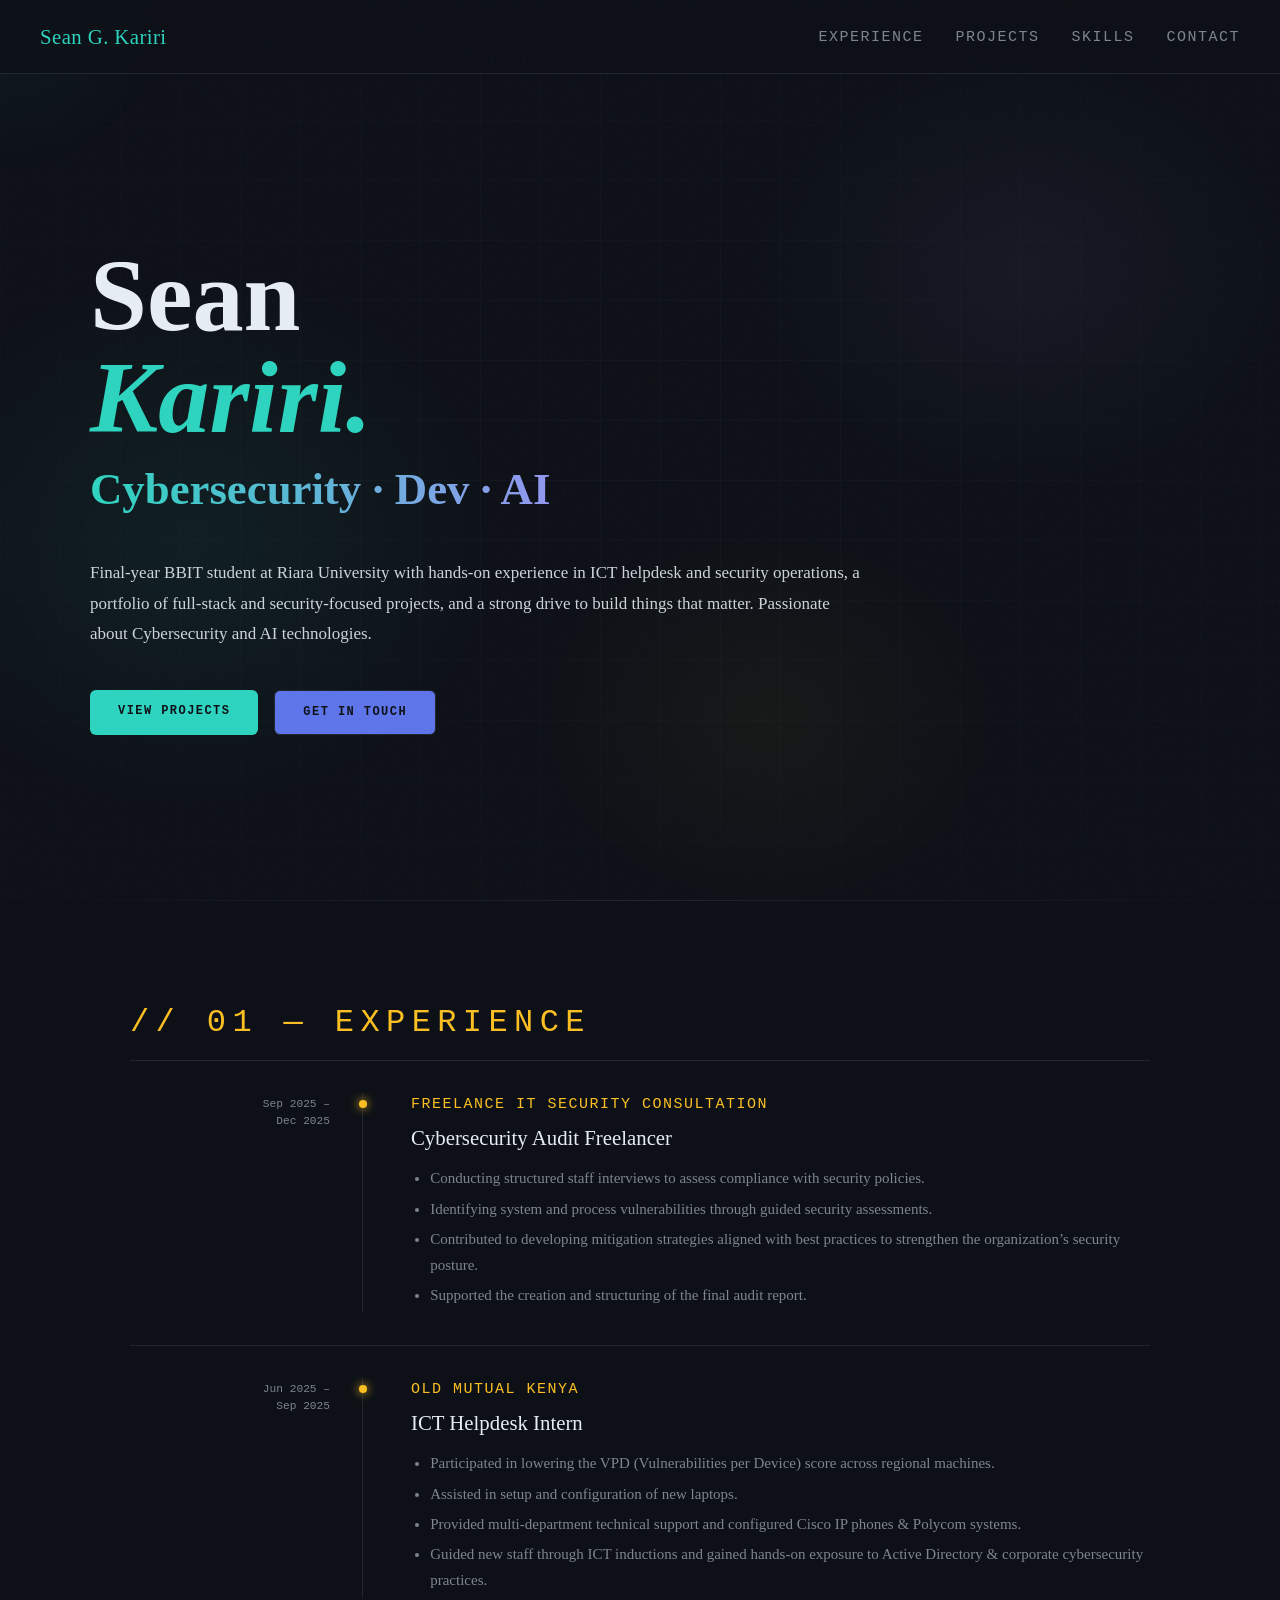
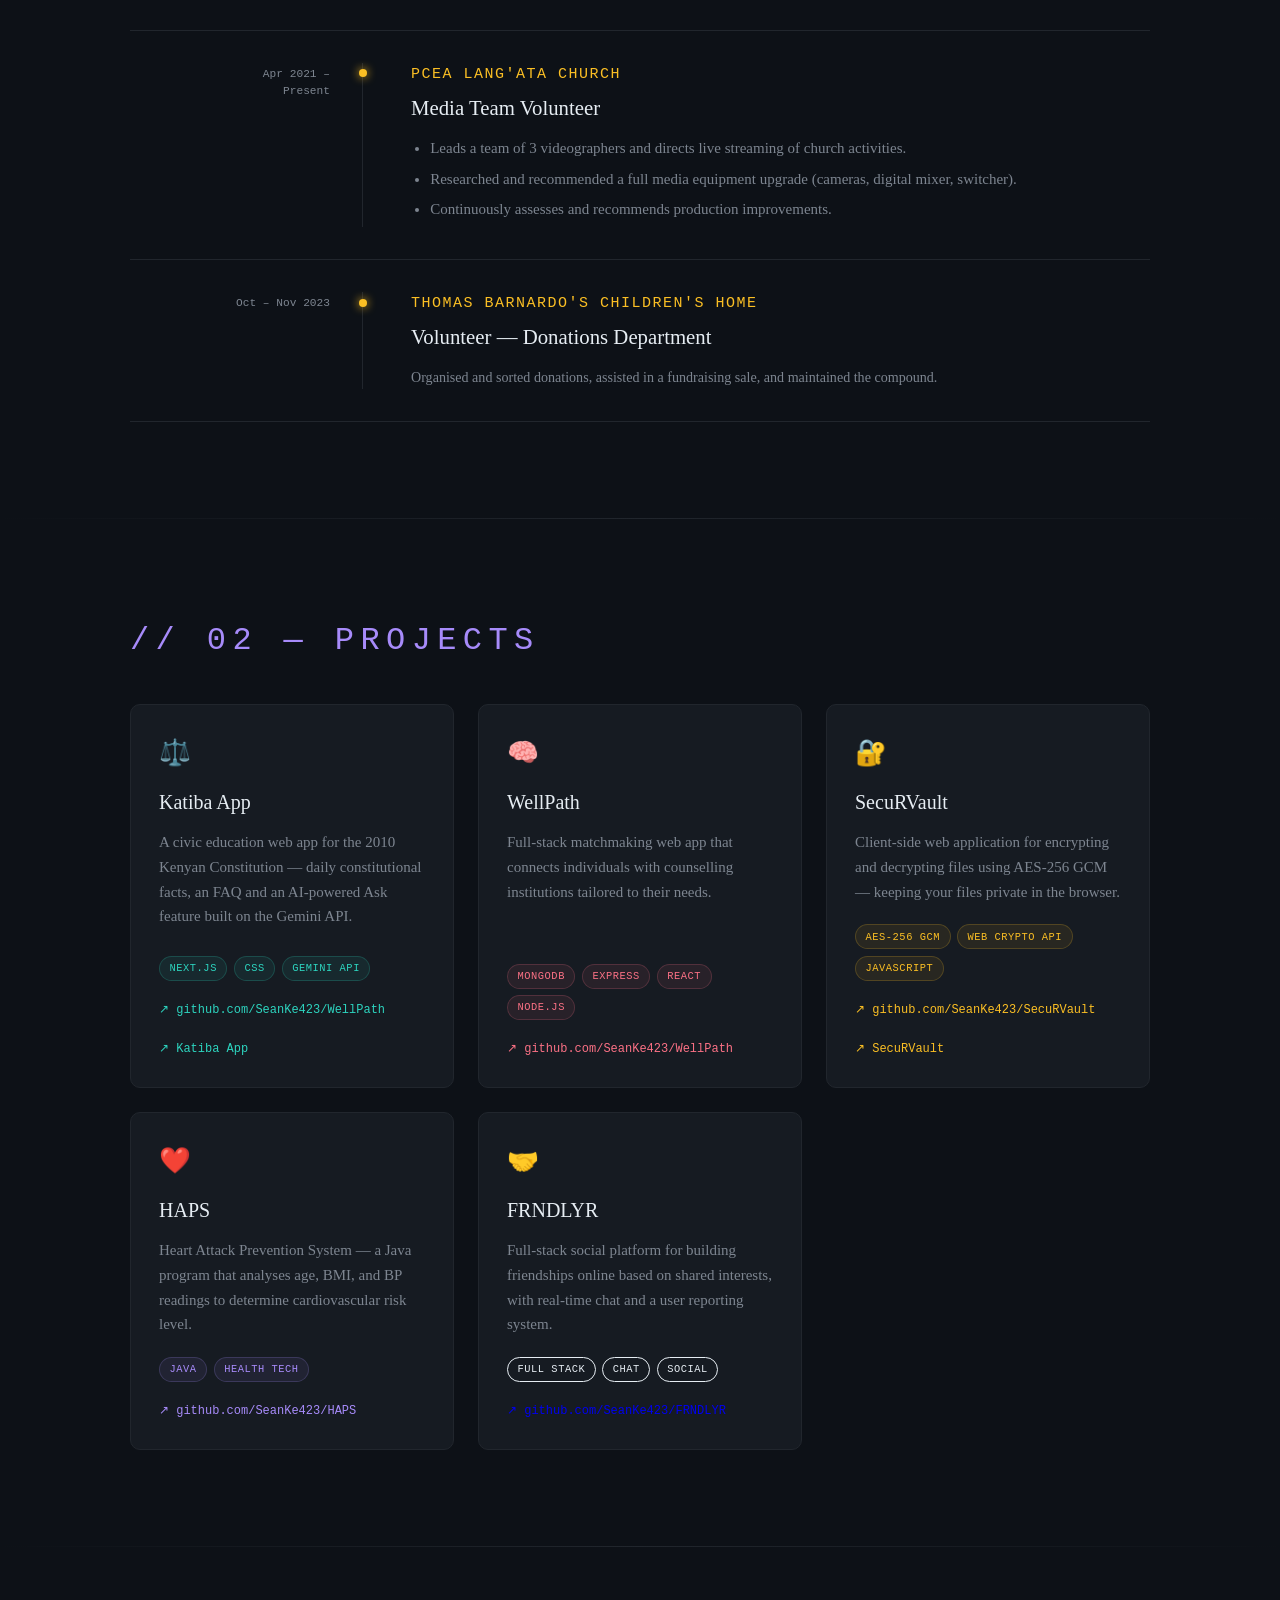
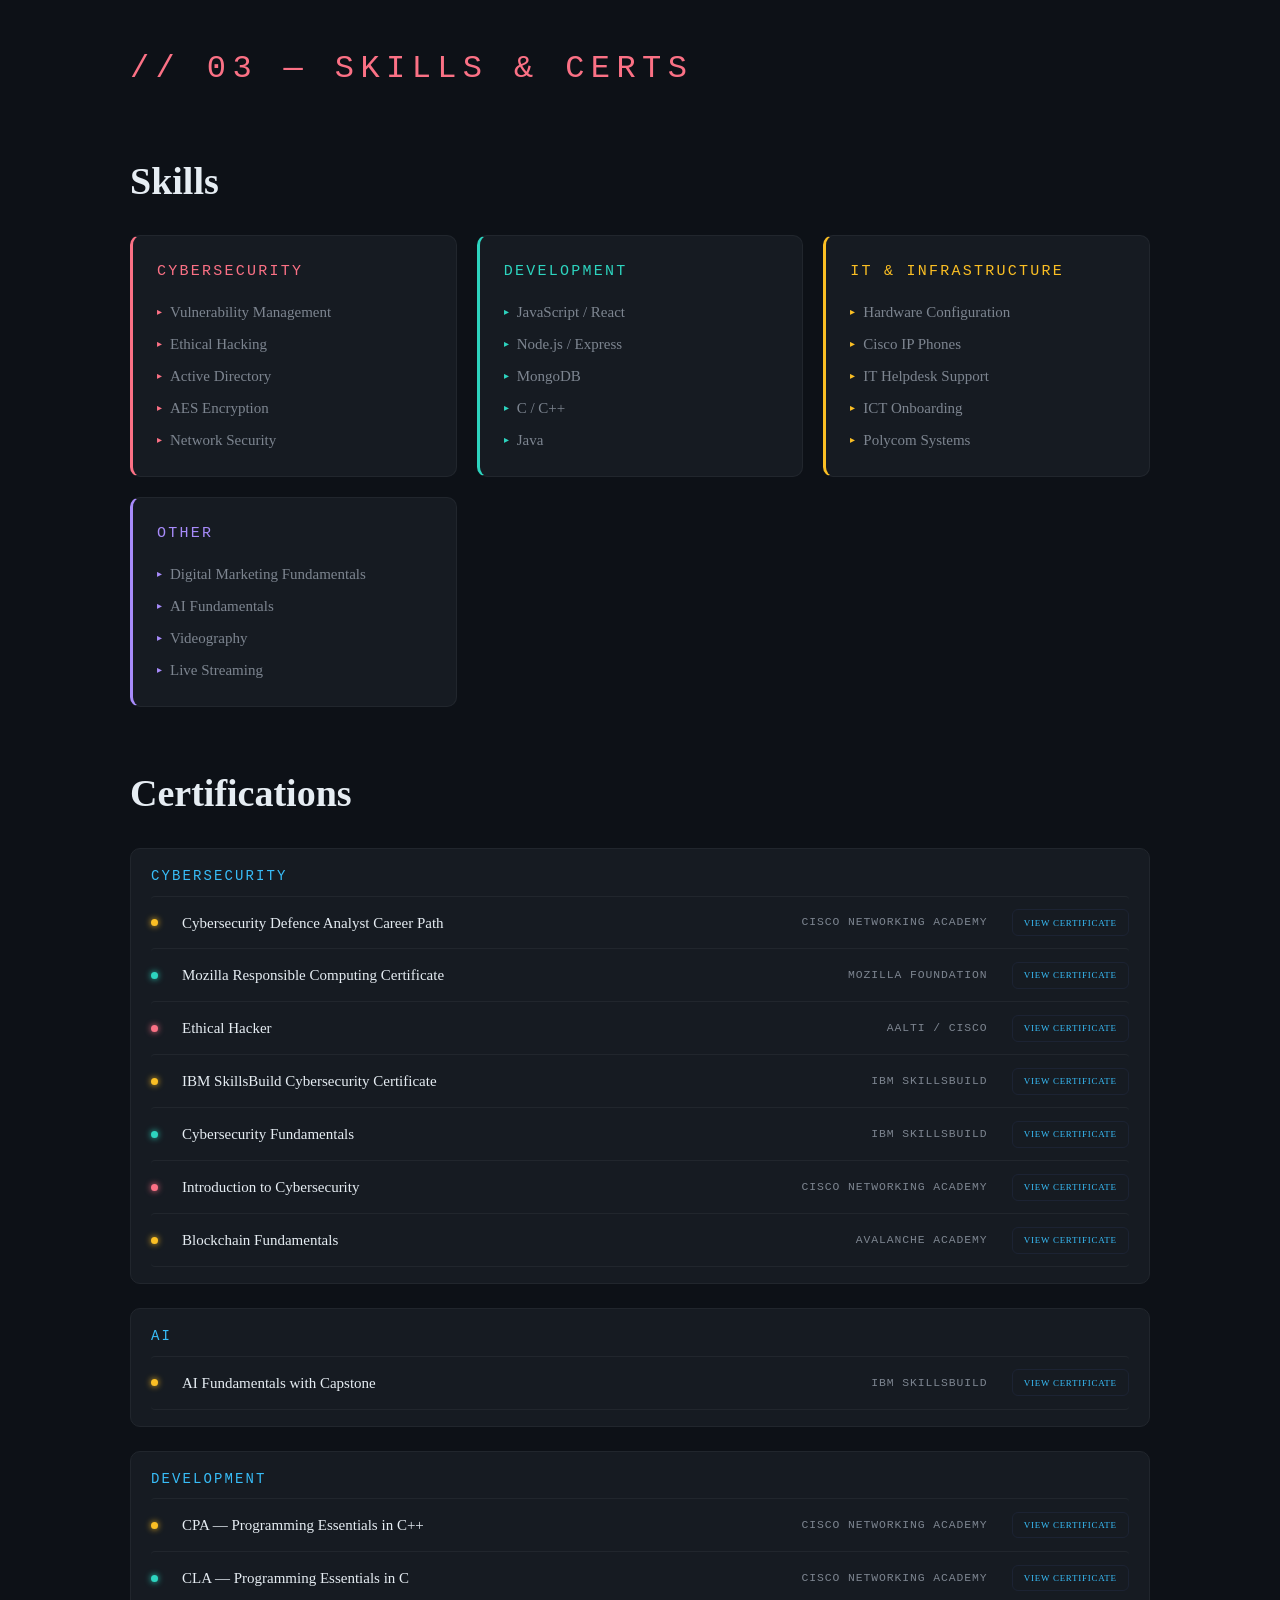
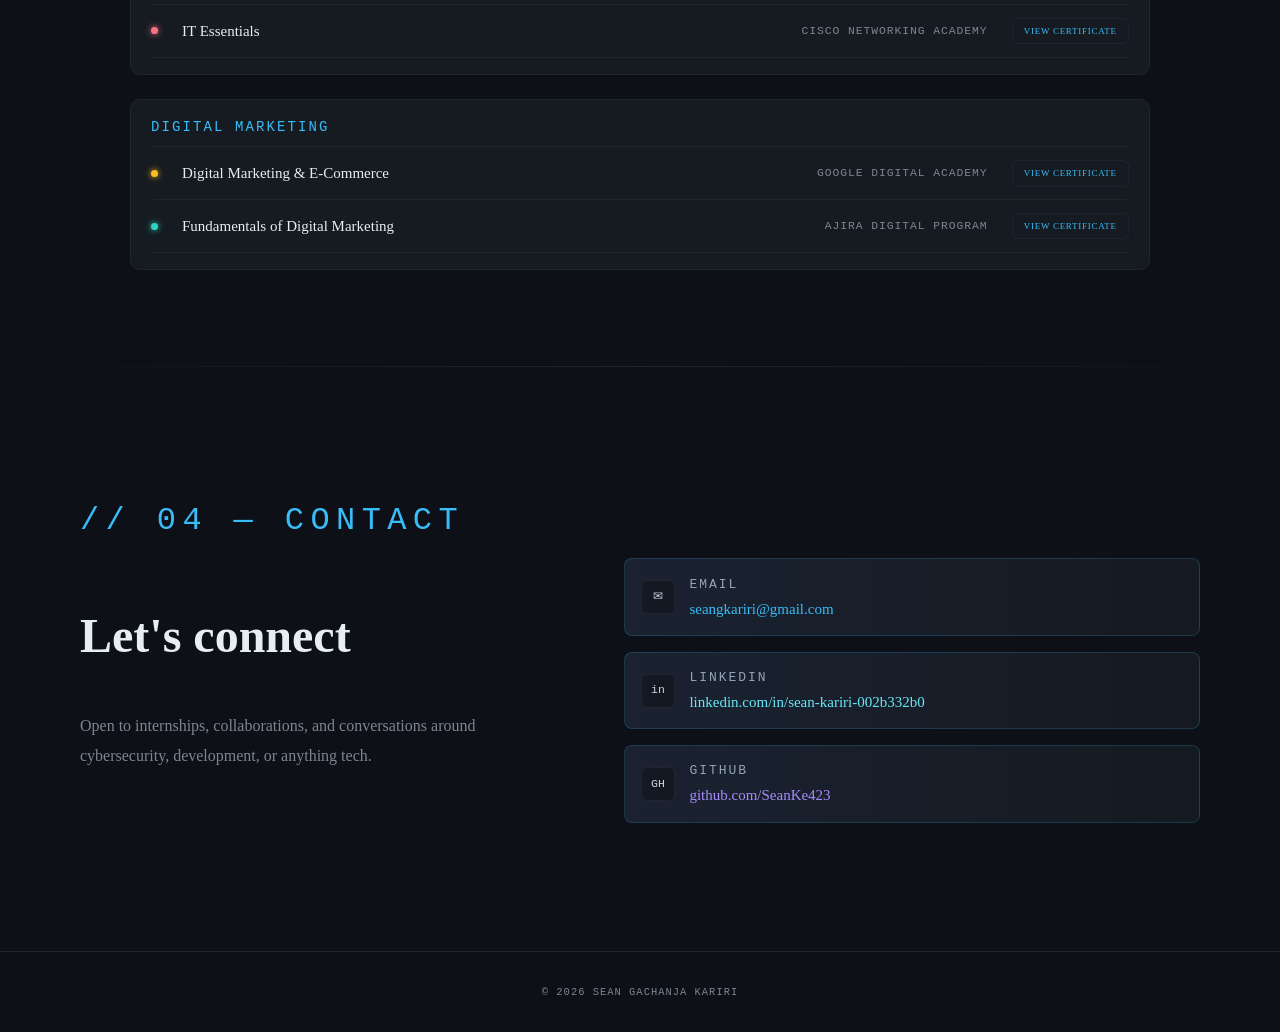
==== index.html @ 7e61840b "Update certificate button title to 'Blockchain Fundamentals'" ====
<!DOCTYPE html>
<html lang="en">
<head>
  <meta charset="UTF-8" />
  <meta name="viewport" content="width=device-width, initial-scale=1.0"/>
  <title>Sean Gachanja — Portfolio</title>
  <link rel="stylesheet" href="styles.css"/>
</head>
<body>
<div class="cursor-glow" id="cursorGlow"></div>

<!-- NAV -->
<nav>
  <div class="nav-logo">Sean G. Kariri</div>
  <ul class="nav-links">
    <li><a href="#experience">Experience</a></li>
    <li><a href="#projects">Projects</a></li>
    <li><a href="#skills">Skills</a></li>
    <li><a href="#contact">Contact</a></li>
  </ul>
</nav>

<!-- HERO -->
<div id="hero">
  <div class="hero-grid"></div>
  <div class="hero-content">
    <h1 class="hero-name">Sean<br><span>Kariri.</span></h1>
    <h2 class="hero-title">Cybersecurity · Dev · AI</h2>
    <p class="hero-bio">
      Final-year BBIT student at Riara University with hands-on experience in ICT helpdesk and security operations, a portfolio of full-stack and security-focused projects, and a strong drive to build things that matter. Passionate about Cybersecurity and AI technologies.
    </p>
    <div class="hero-actions">
      <a href="#projects" class="btn btn-primary">View Projects</a>
      <a href="#contact" class="btn btn-ghost">Get in Touch</a>
    </div>
  </div>
</div>

<div class="divider"></div>

<!-- EXPERIENCE -->
<section id="experience">
  <div class="section-label">// 01 — Experience</div>
  <div class="timeline">
    <div class="timeline-item reveal">
      <div class="timeline-date">Sep 2025 –<br>Dec 2025</div>
      <div class="timeline-line"></div>
      <div class="timeline-body">
        <div class="timeline-org">Freelance It Security Consultation </div>
        <div class="timeline-role">Cybersecurity Audit Freelancer</div>
        <div class="timeline-desc">
          <ul>
            <li>Conducting structured staff interviews to assess compliance with security policies.</li>
            <li>Identifying system and process vulnerabilities through guided security assessments.</li>
            <li>Contributed to developing mitigation strategies aligned with best practices to strengthen the organization’s security posture.</li>
            <li>Supported the creation and structuring of the final audit report.</li>
          </ul>
        </div>
      </div>
    </div>

    <div class="timeline-item reveal">
      <div class="timeline-date">Jun 2025 –<br>Sep 2025</div>
      <div class="timeline-line"></div>
      <div class="timeline-body">
        <div class="timeline-org">Old Mutual Kenya</div>
        <div class="timeline-role">ICT Helpdesk Intern</div>
        <div class="timeline-desc">
          <ul>
            <li>Participated in lowering the VPD (Vulnerabilities per Device) score across regional machines.</li>
            <li>Assisted in setup and configuration of new laptops.</li>
            <li>Provided multi-department technical support and configured Cisco IP phones &amp; Polycom systems.</li>
            <li>Guided new staff through ICT inductions and gained hands-on exposure to Active Directory &amp; corporate cybersecurity practices.</li>
          </ul>
        </div>
      </div>
    </div>

    <div class="timeline-item reveal">
      <div class="timeline-date">Apr 2021 –<br>Present</div>
      <div class="timeline-line"></div>
      <div class="timeline-body">
        <div class="timeline-org">PCEA Lang'ata Church</div>
        <div class="timeline-role">Media Team Volunteer</div>
        <div class="timeline-desc">
          <ul>
            <li>Leads a team of 3 videographers and directs live streaming of church activities.</li>
            <li>Researched and recommended a full media equipment upgrade (cameras, digital mixer, switcher).</li>
            <li>Continuously assesses and recommends production improvements.</li>
          </ul>
        </div>
      </div>
    </div>
    <div class="timeline-item reveal">
      <div class="timeline-date">Oct – Nov 2023</div>
      <div class="timeline-line"></div>
      <div class="timeline-body">
        <div class="timeline-org">Thomas Barnardo's Children's Home</div>
        <div class="timeline-role">Volunteer — Donations Department</div>
        <div class="timeline-desc">
          Organised and sorted donations, assisted in a fundraising sale, and maintained the compound.
        </div>
      </div>
    </div>
  </div>
</section>

<div class="divider"></div>

<!-- PROJECTS -->
<section id="projects">
  <div class="section-label">// 02 — Projects</div><br>
  <div class="projects-grid">
    <div class="project-card reveal">
      <div class="project-icon">⚖️</div>
      <div class="project-name">Katiba App</div>
      <div class="project-desc">A civic education web app for the 2010 Kenyan Constitution — daily constitutional facts, an FAQ and an AI-powered Ask feature built on the Gemini API.</div>
      <div class="project-tech">
        <span class="tech-pill">Next.js</span>
        <span class="tech-pill">CSS</span>
        <span class="tech-pill">Gemini API</span>
      </div>
      <a class="project-link" href="https://github.com/SeanKe423/KatibaAPP.git" target="_blank">
        ↗ github.com/SeanKe423/WellPath
      </a>
      <a class="project-link" href="https://katiba-app.vercel.app/" target="_blank">
        ↗ Katiba App 
      </a>  
    </div>
    <div class="project-card reveal">
      <div class="project-icon">🧠</div>
      <div class="project-name">WellPath</div>
      <div class="project-desc">Full-stack matchmaking web app that connects individuals with counselling institutions tailored to their needs.</div>
      <div class="project-tech">
        <span class="tech-pill">MongoDB</span>
        <span class="tech-pill">Express</span>
        <span class="tech-pill">React</span>
        <span class="tech-pill">Node.js</span>
      </div>
      <a class="project-link" href="https://github.com/SeanKe423/WellPath.git" target="_blank">
        ↗ github.com/SeanKe423/WellPath
      </a>
    </div>
    <div class="project-card reveal">
      <div class="project-icon">🔐</div>
      <div class="project-name">SecuRVault</div>
      <div class="project-desc">Client-side web application for encrypting and decrypting files using AES-256 GCM — keeping your files private in the browser.</div>
      <div class="project-tech">
        <span class="tech-pill">AES-256 GCM</span>
        <span class="tech-pill">Web Crypto API</span>
        <span class="tech-pill">JavaScript</span>
      </div>
      <a class="project-link" href="https://github.com/SeanKe423/SecuRVault.git" target="_blank">
        ↗ github.com/SeanKe423/SecuRVault
      </a>
            <a class="project-link" href="https://seanke423.github.io/SecuRVault/" target="_blank">
        ↗ SecuRVault
      </a>
    </div>
    <div class="project-card reveal">
      <div class="project-icon">❤️</div>
      <div class="project-name">HAPS</div>
      <div class="project-desc">Heart Attack Prevention System — a Java program that analyses age, BMI, and BP readings to determine cardiovascular risk level.</div>
      <div class="project-tech">
        <span class="tech-pill">Java</span>
        <span class="tech-pill">Health Tech</span>
      </div>
      <a class="project-link" href="https://github.com/SeanKe423/HAPS.git" target="_blank">
        ↗ github.com/SeanKe423/HAPS
      </a>
    </div>
    <div class="project-card reveal">
      <div class="project-icon">🤝</div>
      <div class="project-name">FRNDLYR</div>
      <div class="project-desc">Full-stack social platform for building friendships online based on shared interests, with real-time chat and a user reporting system.</div>
      <div class="project-tech">
        <span class="tech-pill">Full Stack</span>
        <span class="tech-pill">Chat</span>
        <span class="tech-pill">Social</span>
      </div>
      <a class="project-link" href="https://github.com/SeanKe423/FRNDLYR.git" target="_blank">
        ↗ github.com/SeanKe423/FRNDLYR
      </a>
    </div>
  </div>
</section>

<div class="divider"></div>

<!-- SKILLS -->
<section id="skills">
  <div class="section-label">// 03 — Skills & Certs</div>
  <h3 style="font-size: 38px; color:var(--text); margin: 3.5rem 0 1.5rem;" class="reveal">Skills</h3>
  <div class="skills-grid reveal">
    <div class="skill-group">
      <div class="skill-group-title">Cybersecurity</div>
      <div class="skill-list">
        <div class="skill-item">Vulnerability Management</div>
        <div class="skill-item">Ethical Hacking</div>
        <div class="skill-item">Active Directory</div>
        <div class="skill-item">AES Encryption</div>
        <div class="skill-item">Network Security</div>
      </div>
    </div>
    <div class="skill-group">
      <div class="skill-group-title">Development</div>
      <div class="skill-list">
        <div class="skill-item">JavaScript / React</div>
        <div class="skill-item">Node.js / Express</div>
        <div class="skill-item">MongoDB</div>
        <div class="skill-item">C / C++</div>
        <div class="skill-item">Java</div>
      </div>
    </div>
    <div class="skill-group">
      <div class="skill-group-title">IT & Infrastructure</div>
      <div class="skill-list">
        <div class="skill-item">Hardware Configuration</div>
        <div class="skill-item">Cisco IP Phones</div>
        <div class="skill-item">IT Helpdesk Support</div>
        <div class="skill-item">ICT Onboarding</div>
        <div class="skill-item">Polycom Systems</div>
      </div>
    </div>
    <div class="skill-group">
      <div class="skill-group-title">Other</div>
      <div class="skill-list">
        <div class="skill-item">Digital Marketing Fundamentals</div>
        <div class="skill-item">AI Fundamentals</div>
        <div class="skill-item">Videography</div>
        <div class="skill-item">Live Streaming</div>
      </div>
    </div>
  </div>

  <!-- CERTS -->
  <h3 style="font-size:38px; color:var(--text); margin: 3.5rem 0 1.5rem;" class="reveal">Certifications</h3>
  <div class="certs-grid reveal">
    <div class="cert-group">
      <div class="cert-group-title">Cybersecurity</div>
      <div class="cert-item">
        <div class="cert-dot"></div>
        <div class="cert-name">Cybersecurity Defence Analyst Career Path</div>
        <div class="cert-issuer">Cisco Networking Academy</div>
        <button type="button" class="cert-view-btn" data-cert-title="Cyber Defense Analyst" data-cert-src="certificates/CybersecurityDefenseAnalystCareerPathv120260522-31-i1h0fl.pdf">View Certificate</button>
      </div>
      <div class="cert-item">
        <div class="cert-dot"></div>
        <div class="cert-name">Mozilla Responsible  Computing Certificate</div>
        <div class="cert-issuer">Mozilla Foundation</div>
        <button type="button" class="cert-view-btn" data-cert-title="Mozilla Responsible Computing" data-cert-src="certificates/Mozilla Certificate.jpeg">View Certificate</button>
      </div>
      <div class="cert-item">
        <div class="cert-dot"></div>
        <div class="cert-name">Ethical Hacker</div>
        <div class="cert-issuer">AALTI / Cisco</div>
        <button type="button" class="cert-view-btn" data-cert-title="Ethical Hacker" data-cert-src="certificates\Ethical_Hacker_certificate_sean-kariri-riarauniversity-ac-ke_f0a60cb0-8fb8-4be1-b93b-5e54a83b1710.pdf">View Certificate</button>
      </div>
      <div class="cert-item">
        <div class="cert-dot"></div>
        <div class="cert-name">IBM SkillsBuild Cybersecurity Certificate</div>
        <div class="cert-issuer">IBM SkillsBuild</div>
        <button type="button" class="cert-view-btn" data-cert-title="IBM SkillsBuild Cybersecurity Certificate" data-cert-src="certificates\IBM Cybersecurity Certificate.pdf">View Certificate</button>
      </div>
      <div class="cert-item">
        <div class="cert-dot"></div>
        <div class="cert-name">Cybersecurity Fundamentals</div>
        <div class="cert-issuer">IBM SkillsBuild</div>
        <button type="button" class="cert-view-btn" data-cert-title="Cybersecurity Fundamentals" data-cert-src="certificates\IBM Cybersecurity Fundamentals.pdf">View Certificate</button>
      </div>
      <div class="cert-item">
        <div class="cert-dot"></div>
        <div class="cert-name">Introduction to Cybersecurity</div>
        <div class="cert-issuer">Cisco Networking Academy</div>
        <button type="button" class="cert-view-btn" data-cert-title="Introduction to Cybersecurity" data-cert-src="certificates\Introduction_to_Cybersecurity_Badge20240517-8-qxqxzl.pdf">View Certificate</button>
      </div>
     <div class="cert-item">
        <div class="cert-dot"></div>
        <div class="cert-name">Blockchain Fundamentals</div>
        <div class="cert-issuer">Avalanche Academy</div>
        <button type="button" class="cert-view-btn" data-cert-title="Blockchain Fundamentals" data-cert-src="certificates\blockchain-fundamentals_certificate.pdf">View Certificate</button>
      </div>
    </div>
   

    <div class="cert-group">
      <div class="cert-group-title">AI</div>
      <div class="cert-item">
        <div class="cert-dot"></div>
        <div class="cert-name">AI Fundamentals with Capstone</div>
        <div class="cert-issuer">IBM SkillsBuild</div>
        <button type="button" class="cert-view-btn" data-cert-title="AI Fundamentals with Capstone" data-cert-src="certificates\IBMDesign Fundamentals of AI with Capstone.pdf">View Certificate</button>
      </div>
    </div>

    <div class="cert-group">
      <div class="cert-group-title">Development</div>
      <div class="cert-item">
        <div class="cert-dot"></div>
        <div class="cert-name">CPA — Programming Essentials in C++</div>
        <div class="cert-issuer">Cisco Networking Academy</div>
        <button type="button" class="cert-view-btn" data-cert-title="CPA — Programming Essentials in C++" data-cert-src="certificates\Sean GachanjaKariri-CPA - Programmin-certificate.pdf">View Certificate</button>
      </div>
      <div class="cert-item">
        <div class="cert-dot"></div>
        <div class="cert-name">CLA — Programming Essentials in C</div>
        <div class="cert-issuer">Cisco Networking Academy</div>
        <button type="button" class="cert-view-btn" data-cert-title="CLA — Programming Essentials in C" data-cert-src="certificates\Partner-_CLA_-_Programming_Essentials_in_C_certificate_sean-kariri-riarauniversity-ac-ke_4296bc08-f6fd-4e46-8067-5a32966b7730.pdf">View Certificate</button>
      </div>
      <div class="cert-item">
        <div class="cert-dot"></div>
        <div class="cert-name">IT Essentials</div>
        <div class="cert-issuer">Cisco Networking Academy</div>
        <button type="button" class="cert-view-btn" data-cert-title="IT Essentials" data-cert-src="certificates\Sean GachanjaKariri-IT Essentials-certificate.pdf">View Certificate</button>
      </div>
    </div>

    <div class="cert-group">
      <div class="cert-group-title">Digital Marketing</div>
      <div class="cert-item">
        <div class="cert-dot"></div>
        <div class="cert-name">Digital Marketing & E-Commerce</div>
        <div class="cert-issuer">Google Digital Academy</div>
        <button type="button" class="cert-view-btn" data-cert-title="Digital Marketing & E-Commerce" data-cert-src="certificates\Googel digital skills for Africa Digital Marketing certificate.pdf">View Certificate</button>
      </div>
      <div class="cert-item">
        <div class="cert-dot"></div>
        <div class="cert-name">Fundamentals of Digital Marketing</div>
        <div class="cert-issuer">Ajira Digital Program</div>
        <button type="button" class="cert-view-btn" data-cert-title="Fundamentals of Digital Marketing" data-cert-src="certificates\Ajira Digital - Digital Marketing and Ecommerce Training and Mentorship.pdf">View Certificate</button>
      </div>
    </div>
  </div>
</section>

<div class="cert-modal" id="certModal" aria-hidden="true">
  <div class="cert-modal-backdrop" data-modal-close></div>
  <div class="cert-modal-panel" role="dialog" aria-modal="true" aria-labelledby="certModalTitle">
    <button type="button" class="cert-modal-close" data-modal-close aria-label="Close certificate popup">✕</button>
    <h3 class="cert-modal-title" id="certModalTitle">Certificate</h3>
    <div class="cert-modal-body" id="certModalBody">
      <p class="cert-modal-empty">No certificate media linked yet. Add a file path in the button's <code>data-cert-src</code> attribute.</p>
    </div>
  </div>
</div>

<div class="divider"></div>

<!-- CONTACT -->
<section id="contact">
  <div class="section-label">// 04 — Contact</div>
  <div class="contact-layout">
    <div class="contact-intro reveal">
      <h2 class="section-title">Let's connect</h2>
      <p class="contact-copy">
        Open to internships, collaborations, and conversations around cybersecurity, development, or anything tech.
      </p>
    </div>
    <div class="contact-cards reveal">
      <a href="mailto:seangkariri@gmail.com" class="contact-card">
        <span class="contact-card-icon" aria-hidden="true">✉</span>
        <span class="contact-card-content">
          <span class="contact-card-label">Email</span>
          <span class="contact-card-value">seangkariri@gmail.com</span>
        </span>
      </a>

      <a href="https://www.linkedin.com/in/sean-kariri-002b332b0/" target="_blank" class="contact-card">
        <span class="contact-card-icon" aria-hidden="true">in</span>
        <span class="contact-card-content">
          <span class="contact-card-label">LinkedIn</span>
          <span class="contact-card-value">linkedin.com/in/sean-kariri-002b332b0</span>
        </span>
      </a>
      <a href="https://github.com/SeanKe423" target="_blank" class="contact-card">
        <span class="contact-card-icon" aria-hidden="true">GH</span>
        <span class="contact-card-content">
          <span class="contact-card-label">GitHub</span>
          <span class="contact-card-value">github.com/SeanKe423</span>
        </span>
      </a>
    </div>
  </div>
</section>

<footer>
  &copy; 2026 Sean Gachanja Kariri
</footer>

<script src="script.js"></script>
</body>
</html>
---- styles.css ----
:root {
  /* Base */
  --bg: #0d1117;
  --surface: #161b22;
  --surface-2: #1c2333;
  --border: #21262d;
  --text: #e6edf3;
  --muted: #7d8590;

  /* Colour palette — used purposefully per section */
  --teal:       #2dd4bf;   /* hero / nav accent */
  --teal-dim:   #0f766e;
  --teal-glow:  rgba(45,212,191,0.08);

  --amber:      #fbbf24;   /* experience section */
  --amber-dim:  #92400e;
  --amber-glow: rgba(251,191,36,0.08);

  --violet:     #a78bfa;   /* projects section */
  --violet-dim: #5b21b6;
  --violet-glow:rgba(167,139,250,0.08);

  --coral:      #fb7185;   /* skills section */
  --coral-dim:  #9f1239;
  --coral-glow: rgba(251,113,133,0.08);

  --sky:        #38bdf8;   /* contact section */
  --sky-dim:    #075985;
  --sky-glow:   rgba(56,189,248,0.08);

  /* Typography */
  --font-serif: "Times New Roman", Times, "Nimbus Roman No9 L", "Liberation Serif", Georgia, serif;
  --font-mono: "Courier New", Courier, "Lucida Console", Monaco, monospace;
}

*, *::before, *::after { box-sizing: border-box; margin: 0; padding: 0; }
html { scroll-behavior: smooth; }

body {
  background: var(--bg);
  color: var(--text);
  font-family: var(--font-serif);
  font-weight: 300;
  line-height: 1.6;
  overflow-x: hidden;
}

/* ── NOISE OVERLAY ── */
body::before {
  content: '';
  position: fixed;
  inset: 0;
  background-image: url("data:image/svg+xml,%3Csvg viewBox='0 0 256 256' xmlns='http://www.w3.org/2000/svg'%3E%3Cfilter id='noise'%3E%3CfeTurbulence type='fractalNoise' baseFrequency='0.9' numOctaves='4' stitchTiles='stitch'/%3E%3C/filter%3E%3Crect width='100%25' height='100%25' filter='url(%23noise)' opacity='0.04'/%3E%3C/svg%3E");
  pointer-events: none;
  z-index: 9999;
  opacity: 0.5;
}

/* ── CURSOR GLOW ── */
.cursor-glow {
  position: fixed;
  width: 350px;
  height: 350px;
  border-radius: 50%;
  background: radial-gradient(circle, rgba(45,212,191,0.05) 0%, transparent 70%);
  pointer-events: none;
  transform: translate(-50%, -50%);
  transition: left 0.12s ease, top 0.12s ease;
  z-index: 1;
}

/* ── NAV ── */
nav {
  position: fixed;
  top: 0; left: 0; right: 0;
  display: flex;
  justify-content: space-between;
  align-items: center;
  padding: 1.25rem 2.5rem;
  background: rgba(13,17,23,0.88);
  backdrop-filter: blur(14px);
  border-bottom: 1px solid var(--border);
  z-index: 100;
}

.nav-logo {
  font-family: var(--font-serif);
  font-size: 1.3rem;
  color: var(--teal);
  letter-spacing: 0.02em;
}

.nav-links {
  display: flex;
  gap: 2rem;
  list-style: none;
}

.nav-links a {
  font-family: var(--font-mono);
  font-size: 15px;
  color: var(--muted);
  text-decoration: none;
  text-transform: uppercase;
  letter-spacing: 0.1em;
  transition: color 0.2s;
}

.nav-links a:hover { color: var(--teal); }

/* ── HERO ── */
#hero {
  min-height: 100vh;
  display: flex;
  align-items: center;
  padding: 0 2.5rem;
  position: relative;
  overflow: hidden;
}

/* Multi-colour ambient orbs */
#hero::after {
  content: '';
  position: absolute;
  inset: 0;
  background:
    radial-gradient(ellipse 40% 50% at 15% 60%, rgba(45,212,191,0.07) 0%, transparent 60%),
    radial-gradient(ellipse 35% 40% at 80% 30%, rgba(167,139,250,0.06) 0%, transparent 60%),
    radial-gradient(ellipse 30% 35% at 60% 80%, rgba(251,191,36,0.04) 0%, transparent 60%);
  pointer-events: none;
}

.hero-grid {
  position: absolute;
  inset: 0;
  background-image:
    linear-gradient(var(--border) 1px, transparent 1px),
    linear-gradient(90deg, var(--border) 1px, transparent 1px);
  background-size: 60px 60px;
  opacity: 0.3;
  mask-image: radial-gradient(ellipse 80% 80% at 50% 50%, black, transparent);
}

.hero-content {
  max-width: 1100px;
  margin: 0 auto;
  width: 100%;
  position: relative;
  z-index: 2;
  padding-top: 5rem;
}

.hero-tag {
  font-family: var(--font-mono);
  font-size: 0.7rem;
  color: var(--teal);
  text-transform: uppercase;
  letter-spacing: 0.2em;
  margin-bottom: 1.5rem;
  opacity: 0;
  animation: fadeUp 0.6s ease forwards 0.2s;
  display: flex;
  align-items: center;
  gap: 0.6rem;
}

.hero-tag::before {
  content: '';
  display: inline-block;
  width: 8px; height: 8px;
  border-radius: 50%;
  background: var(--teal);
  box-shadow: 0 0 8px var(--teal);
  animation: pulse 2s ease infinite;
}

@keyframes pulse {
  0%, 100% { opacity: 1; transform: scale(1); }
  50% { opacity: 0.5; transform: scale(0.8); }
}

.hero-name {
  font-family: var(--font-serif);
  font-size: clamp(3.5rem, 8vw, 7rem);
  line-height: 1;
  color: var(--text);
  margin-bottom: 0.3rem;
  opacity: 0;
  animation: fadeUp 0.6s ease forwards 0.35s;
}

.hero-name span { color: var(--teal); font-style: italic; }

.hero-title {
  font-family: var(--font-serif);
  font-size: clamp(1.5rem, 3.5vw, 2.8rem);
  margin-bottom: 2rem;
  opacity: 0;
  animation: fadeUp 0.6s ease forwards 0.5s;
  /* gradient text across three accent colours */
  background: linear-gradient(90deg, var(--teal) 0%, var(--violet) 50%, var(--amber) 100%);
  -webkit-background-clip: text;
  -webkit-text-fill-color: transparent;
  background-clip: text;
}

.hero-bio {
  max-width: 780px;
  font-size: 17px;
  color: #e6edf3e2;
  line-height: 1.8;
  margin-bottom: 2.5rem;
  opacity: 0;
  animation: fadeUp 0.6s ease forwards 0.65s;
}

.hero-actions {
  display: flex;
  gap: 1rem;
  flex-wrap: wrap;
  opacity: 0;
  animation: fadeUp 0.6s ease forwards 0.8s;
}

.btn {
  display: inline-block;
  padding: 0.75rem 1.75rem;
  font-family: var(--font-mono);
  font-size: 0.75rem;
  text-transform: uppercase;
  letter-spacing: 0.12em;
  text-decoration: none;
  border-radius: 6px;
  transition: all 0.2s;
}

.btn-primary {
  background: var(--teal);
  color: #0d1117;
  font-weight: 600;
}

.btn-primary:hover {
  background: #4ac0ae;
  transform: translateY(-2px);
  box-shadow: 0 6px 20px rgba(45,212,191,0.3);
}

.btn-ghost {
  border: 1px solid var(--border);
  color: #0d1117;
  font-weight: 600;
  background: #5e75ea;
}

.btn-ghost:hover {
  border-color: var(--violet);
  color: var(--violet);
  transform: translateY(-2px);
}

/* Floating stats */
.hero-stats {
  position: absolute;
  right: 2.5rem;
  top: 50%;
  transform: translateY(-50%);
  display: flex;
  flex-direction: column;
  gap: 2rem;
  opacity: 0;
  animation: fadeIn 1s ease forwards 1s;
}

.stat { text-align: right; }

.stat:nth-child(1) .stat-num { color: var(--teal); }
.stat:nth-child(2) .stat-num { color: var(--amber); }
.stat:nth-child(3) .stat-num { color: var(--violet); }

.stat-num {
  font-family: var(--font-serif);
  font-size: 2.2rem;
  line-height: 1;
}

.stat-label {
  font-family: var(--font-mono);
  font-size: 12px;
  color: var(--muted);
  text-transform: uppercase;
  letter-spacing: 0.1em;
}

/* ── SECTION BASE ── */
section {
  padding: 6rem 2.5rem;
  max-width: 1100px;
  margin: 0 auto;
}

.section-label {
  font-family: var(--font-mono);
  font-size: 32px;
  text-transform: uppercase;
  letter-spacing: 0.2em;
  margin-bottom: 0.75rem;
}

/* Each section gets its own accent colour */
#experience .section-label { color: var(--amber); }
#projects   .section-label { color: var(--violet); }
#skills     .section-label { color: var(--coral); }
#contact    .section-label { color: var(--sky); }

.section-title {
  font-family: var(--font-serif);
  font-size: clamp(2rem, 4vw, 3rem);
  color: var(--text);
  margin-bottom: 3rem;
  line-height: 1.1;
}

/* ── DIVIDER ── */
.divider {
  width: 100%;
  height: 1px;
  background: linear-gradient(90deg, transparent, var(--border), transparent);
}

/* ── EXPERIENCE (amber theme) ── */
.timeline { display: flex; flex-direction: column; }

.timeline-item {
  display: grid;
  grid-template-columns: 200px 1px 1fr;
  gap: 0 2rem;
  padding: 2rem 0;
  border-top: 1px solid var(--border);
}

.timeline-item:last-child { border-bottom: 1px solid var(--border); }

.timeline-date {
  font-family: var(--font-mono);
  font-size: 0.7rem;
  color: var(--muted);
  text-align: right;
  padding-top: 0.2rem;
  line-height: 1.5;
}

.timeline-line {
  width: 1px;
  background: var(--border);
  position: relative;
}

.timeline-line::before {
  content: '';
  position: absolute;
  top: 0.4rem;
  left: 50%;
  transform: translateX(-50%);
  width: 8px; height: 8px;
  border-radius: 50%;
  background: var(--amber);
  box-shadow: 0 0 10px var(--amber);
}

.timeline-body { padding-left: 1rem; }

.timeline-org {
  font-size: 15px;
  font-family: var(--font-mono);
  color: var(--amber);
  text-transform: uppercase;
  letter-spacing: 0.1em;
  margin-bottom: 0.25rem;
}

.timeline-role {
  font-family: var(--font-serif);
  font-size: 1.3rem;
  color: var(--text);
  margin-bottom: 0.75rem;
}

.timeline-desc {
  font-size: 0.88rem;
  color: var(--muted);
  line-height: 1.7;
}

.timeline-desc ul { padding-left: 1.2rem; margin-top: 0.5rem; }
.timeline-desc li { margin-bottom: 0.3rem; font-size: 15px;}

/* ── PROJECTS (violet theme) ── */
.projects-grid {
  display: grid;
  grid-template-columns: repeat(auto-fill, minmax(300px, 1fr));
  gap: 1.5rem;
}

.project-card {
  background: var(--surface);
  border: 1px solid var(--border);
  border-radius: 10px;
  padding: 1.75rem;
  display: flex;
  flex-direction: column;
  gap: 0.75rem;
  transition: border-color 0.25s, transform 0.25s, box-shadow 0.25s;
  position: relative;
  overflow: hidden;
}

/* Each card gets a different accent strip on hover */
.project-card:nth-child(1)::before { background: linear-gradient(90deg, var(--teal), transparent); }
.project-card:nth-child(2)::before { background: linear-gradient(90deg, var(--coral), transparent); }
.project-card:nth-child(3)::before { background: linear-gradient(90deg, var(--amber), transparent); }
.project-card:nth-child(4)::before { background: linear-gradient(90deg, var(--violet), transparent); }

.project-card::before {
  content: '';
  position: absolute;
  top: 0; left: 0; right: 0;
  height: 3px;
  transform: scaleX(0);
  transform-origin: left;
  transition: transform 0.35s ease;
}

.project-card:nth-child(1):hover { border-color: var(--teal-dim);   box-shadow: 0 12px 40px rgba(45,212,191,0.08); }
.project-card:nth-child(2):hover { border-color: var(--coral-dim);  box-shadow: 0 12px 40px rgba(251,113,133,0.08); }
.project-card:nth-child(3):hover { border-color: var(--amber-dim);  box-shadow: 0 12px 40px rgba(251,191,36,0.08); }
.project-card:nth-child(4):hover { border-color: var(--violet-dim); box-shadow: 0 12px 40px rgba(167,139,250,0.08); }

.project-card:hover { transform: translateY(-4px); }
.project-card:hover::before { transform: scaleX(1); }

.project-icon { font-size: 1.6rem; }

.project-name {
  font-family: var(--font-serif);
  font-size: 1.25rem;
  color: var(--text);
}

.project-desc {
  font-size: 15px;
  color: var(--muted);
  line-height: 1.65;
  flex: 1;
}

.project-tech {
  display: flex;
  flex-wrap: wrap;
  gap: 0.4rem;
  margin-top: 0.5rem;
}

/* Tech pills coloured per card */
.project-card:nth-child(1) .tech-pill { background: rgba(45,212,191,0.08);  border-color: rgba(45,212,191,0.2);  color: var(--teal); }
.project-card:nth-child(2) .tech-pill { background: rgba(251,113,133,0.08); border-color: rgba(251,113,133,0.2); color: var(--coral); }
.project-card:nth-child(3) .tech-pill { background: rgba(251,191,36,0.08);  border-color: rgba(251,191,36,0.2);  color: var(--amber); }
.project-card:nth-child(4) .tech-pill { background: rgba(167,139,250,0.08); border-color: rgba(167,139,250,0.2); color: var(--violet); }

.tech-pill {
  font-family: var(--font-mono);
  font-size: 0.65rem;
  padding: 0.2rem 0.6rem;
  border-radius: 20px;
  border: 1px solid;
  text-transform: uppercase;
  letter-spacing: 0.05em;
}

.project-card:nth-child(1) .project-link { color: var(--teal); }
.project-card:nth-child(2) .project-link { color: var(--coral); }
.project-card:nth-child(3) .project-link { color: var(--amber); }
.project-card:nth-child(4) .project-link { color: var(--violet); }

.project-link {
  font-family: var(--font-mono);
  font-size: 12px;
  display: flex;
  align-items: center;
  gap: 0.4rem;
  margin-top: 0.5rem;
  text-decoration: none;
}

.project-link:hover { text-decoration: underline; }

/* ── SKILLS (coral theme) ── */
.skills-grid {
  display: grid;
  grid-template-columns: repeat(auto-fill, minmax(260px, 1fr));
  gap: 1.25rem;
}

.skill-group {
  background: var(--surface);
  border-radius: 10px;
  padding: 1.5rem;
  border: 1px solid var(--border);
  position: relative;
  overflow: hidden;
}

/* Each skill group gets a subtle left accent bar */
.skill-group:nth-child(1) { border-left: 3px solid var(--coral); }
.skill-group:nth-child(2) { border-left: 3px solid var(--teal); }
.skill-group:nth-child(3) { border-left: 3px solid var(--amber); }
.skill-group:nth-child(4) { border-left: 3px solid var(--violet); }

.skill-group:nth-child(1) .skill-group-title { color: var(--coral); }
.skill-group:nth-child(2) .skill-group-title { color: var(--teal); }
.skill-group:nth-child(3) .skill-group-title { color: var(--amber); }
.skill-group:nth-child(4) .skill-group-title { color: var(--violet); }

.skill-group:nth-child(1) .skill-item::before { color: var(--coral); }
.skill-group:nth-child(2) .skill-item::before { color: var(--teal); }
.skill-group:nth-child(3) .skill-item::before { color: var(--amber); }
.skill-group:nth-child(4) .skill-item::before { color: var(--violet); }

.skill-group-title {
  font-family: var(--font-mono);
  font-size: 15px;
  text-transform: uppercase;
  letter-spacing: 0.15em;
  margin-bottom: 1rem;
}

.skill-list { display: flex; flex-direction: column; gap: 0.5rem; }

.skill-item {
  font-size: 15px;
  color: var(--muted);
  display: flex;
  align-items: center;
  gap: 0.5rem;
}

.skill-item::before {
  content: '▸';
  font-size: 0.65rem;
}

/* ── CERTS ── */
.certs-grid { display: flex; flex-direction: column; gap: 1.5rem; }

.cert-group {
  border: 1px solid var(--border);
  border-radius: 10px;
  padding: 1rem 1.25rem;
  background: var(--surface);
}

.cert-group-title {
  font-family: var(--font-mono);
  font-size: 14px;
  color: var(--sky);
  text-transform: uppercase;
  letter-spacing: 0.15em;
  margin-bottom: 0.5rem;
}

.cert-item {
  display: flex;
  align-items: center;
  gap: 1.5rem;
  padding: 0.8rem 0;
  border-top: 1px solid var(--border);
  transition: background 0.2s;
  border-radius: 4px;
}

.cert-group .cert-item:last-child { border-bottom: 1px solid var(--border); }

/* Alternating cert dot colours within each group */
.cert-group .cert-item:nth-of-type(3n+1) .cert-dot { background: var(--coral); box-shadow: 0 0 6px var(--coral); }
.cert-group .cert-item:nth-of-type(3n+2) .cert-dot { background: var(--amber); box-shadow: 0 0 6px var(--amber); }
.cert-group .cert-item:nth-of-type(3n+3) .cert-dot { background: var(--teal);  box-shadow: 0 0 6px var(--teal); }

.cert-dot {
  width: 7px; height: 7px;
  border-radius: 50%;
  flex-shrink: 0;
}

.cert-name { font-size: 15px; color: var(--text); flex: 1; }

.cert-issuer {
  font-family: var(--font-mono);
  font-size: 11.4px;
  color: var(--muted);
  text-transform: uppercase;
  letter-spacing: 0.08em;
}

.cert-view-btn {
  margin-left: auto;
  border: 1px solid var(--surface-2);
  background: transparent;
  color: var(--sky);
  font-family: 'Times New Roman', Times, serif;
  font-size: 9px;
  text-transform: uppercase;
  letter-spacing: 0.08em;
  padding: 0.45rem 0.7rem;
  border-radius: 6px;
  cursor: pointer;
  transition: all 0.2s ease;
}

.cert-view-btn:hover {
  border-color: var(--sky);
  box-shadow: 0 0 12px rgba(56,189,248,0.15);
}

.cert-modal {
  position: fixed;
  inset: 0;
  z-index: 1200;
  display: none;
}

.cert-modal.open {
  display: block;
}

.cert-modal-backdrop {
  position: absolute;
  inset: 0;
  background: rgba(0,0,0,0.65);
  backdrop-filter: blur(2px);
}

.cert-modal-panel {
  position: relative;
  width: min(900px, calc(100vw - 2rem));
  max-height: calc(100vh - 3rem);
  margin: 1.5rem auto;
  background: var(--surface);
  border: 1px solid var(--border);
  border-radius: 12px;
  padding: 1rem;
  overflow: auto;
}

.cert-modal-title {
  font-family: var(--font-serif);
  font-size: 1.35rem;
  margin: 0 2rem 1rem 0;
}

.cert-modal-close {
  position: absolute;
  top: 0.6rem;
  right: 0.6rem;
  border: 1px solid var(--border);
  background: transparent;
  color: var(--muted);
  width: 32px;
  height: 32px;
  border-radius: 8px;
  cursor: pointer;
}

.cert-modal-close:hover {
  color: var(--text);
  border-color: var(--sky);
}

.cert-modal-body img,
.cert-modal-body iframe {
  width: 100%;
  border: 1px solid var(--border);
  border-radius: 8px;
}

.cert-modal-body iframe {
  min-height: 70vh;
}

.cert-modal-empty {
  color: var(--muted);
}

/* ── CONTACT (sky theme) ── */
#contact {
  padding: 8rem 2.5rem;
  max-width: 1200px;
}

.contact-layout {
  display: grid;
  grid-template-columns: minmax(300px, 1fr) minmax(360px, 1.2fr);
  gap: 2rem 4rem;
  align-items: center;
}

.contact-intro {
  max-width: 520px;
}

.contact-intro .section-title span {
  color: var(--amber);
  font-style: italic;
}

.contact-copy {
  color: var(--muted);
  max-width: 50ch;
  font-size: 1rem;
  line-height: 1.9;
}

.contact-cards {
  display: flex;
  flex-direction: column;
  gap: 1rem;
}

.contact-card {
  display: flex;
  align-items: center;
  gap: 0.9rem;
  padding: 0.95rem 1rem;
  border-radius: 8px;
  border: 1px solid rgba(56,189,248,0.18);
  background: linear-gradient(90deg, rgba(28,35,51,0.95), rgba(22,27,34,0.9));
  text-decoration: none;
  transition: transform 0.2s ease, border-color 0.2s ease, box-shadow 0.2s ease;
}

.contact-card:hover {
  transform: translateY(-2px);
  border-color: var(--sky);
  box-shadow: 0 10px 22px rgba(56,189,248,0.12);
}

.contact-card-icon {
  width: 34px;
  height: 34px;
  border-radius: 6px;
  border: 1px solid var(--border);
  background: rgba(13,17,23,0.55);
  display: inline-flex;
  align-items: center;
  justify-content: center;
  font-family: var(--font-mono);
  font-size: 0.72rem;
  color: #cbd5e1;
  flex-shrink: 0;
}

.contact-card-content {
  min-width: 0;
  display: flex;
  flex-direction: column;
  gap: 0.2rem;
}

.contact-card-label {
  font-family: var(--font-mono);
  text-transform: uppercase;
  letter-spacing: 0.15em;
  font-size: 13px;
  color: #93a4b7;
}

.contact-card-value {
  color: var(--text);
  font-size: 15px;
  line-height: 1.4;
  overflow-wrap: anywhere;
}

.contact-card:nth-child(1) .contact-card-value { color: var(--sky); }
.contact-card:nth-child(2) .contact-card-value { color: #67e8f9; }
.contact-card:nth-child(3) .contact-card-value { color: var(--violet); }
.contact-card:nth-child(4) .contact-card-value { color: var(--teal); }

/* Legacy classes retained for compatibility */
.contact-email {
  font-family: var(--font-serif);
  font-size: clamp(1.2rem, 2.6vw, 2rem);
  color: var(--sky);
  text-decoration: none;
  display: block;
  margin: 0 0 1.25rem;
  border-bottom: 1px solid var(--sky-dim);
  padding-bottom: 0.25rem;
  transition: opacity 0.2s;
  overflow-wrap: anywhere;
}

.contact-email:hover { opacity: 0.75; }

.contact-links {
  display: flex;
  gap: 1rem;
  flex-wrap: wrap;
}

.contact-link {
  font-family: 'DM Mono', monospace;
  font-size: 0.75rem;
  text-decoration: none;
  text-transform: uppercase;
  letter-spacing: 0.1em;
  padding: 0.65rem 1.3rem;
  border-radius: 6px;
  border: 1px solid var(--border);
  transition: all 0.2s;
  display: inline-flex;
  align-items: center;
  gap: 0.5rem;
}

.contact-link-icon {
  display: inline-flex;
  align-items: center;
  justify-content: center;
  width: 1.2rem;
  height: 1.2rem;
  border: 1px solid currentColor;
  border-radius: 50%;
  font-size: 0.55rem;
  line-height: 1;
  font-weight: 600;
}

.contact-link:nth-child(1) { color: var(--muted); }
.contact-link:nth-child(1):hover { color: var(--sky); border-color: var(--sky); box-shadow: 0 0 16px rgba(56,189,248,0.12); }

.contact-link:nth-child(2) { color: var(--muted); }
.contact-link:nth-child(2):hover { color: var(--violet); border-color: var(--violet); box-shadow: 0 0 16px rgba(167,139,250,0.12); }

.contact-link:nth-child(3) { color: var(--muted); }
.contact-link:nth-child(3):hover { color: var(--teal); border-color: var(--teal); box-shadow: 0 0 16px rgba(45,212,191,0.12); }

/* ── FOOTER ── */
footer {
  text-align: center;
  padding: 2rem;
  border-top: 1px solid var(--border);
  font-family: var(--font-mono);
  font-size: 0.65rem;
  color: var(--muted);
  letter-spacing: 0.1em;
  text-transform: uppercase;
}

/* ── ANIMATIONS ── */
@keyframes fadeUp {
  from { opacity: 0; transform: translateY(20px); }
  to   { opacity: 1; transform: translateY(0); }
}

@keyframes fadeIn {
  from { opacity: 0; }
  to   { opacity: 1; }
}

.reveal {
  opacity: 0;
  transform: translateY(24px);
  transition: opacity 0.6s ease, transform 0.6s ease;
}

.reveal.visible {
  opacity: 1;
  transform: translateY(0);
}

/* ── MOBILE ── */
@media (max-width: 768px) {
  nav { padding: 1rem 1.25rem; }
  .nav-links { display: none; }
  #hero { padding: 0 1.25rem; }
  section { padding: 4rem 1.25rem; }
  .hero-stats { display: none; }
  .timeline-item { grid-template-columns: 1fr; }
  .timeline-date { text-align: left; }
  .timeline-line { display: none; }
  .timeline-body { padding-left: 0; }
  .contact-layout { grid-template-columns: 1fr; }
  .contact-copy { max-width: 100%; }
  .cert-item { align-items: flex-start; gap: 0.8rem; flex-wrap: wrap; }
  .cert-view-btn { margin-left: 1.5rem; }
}
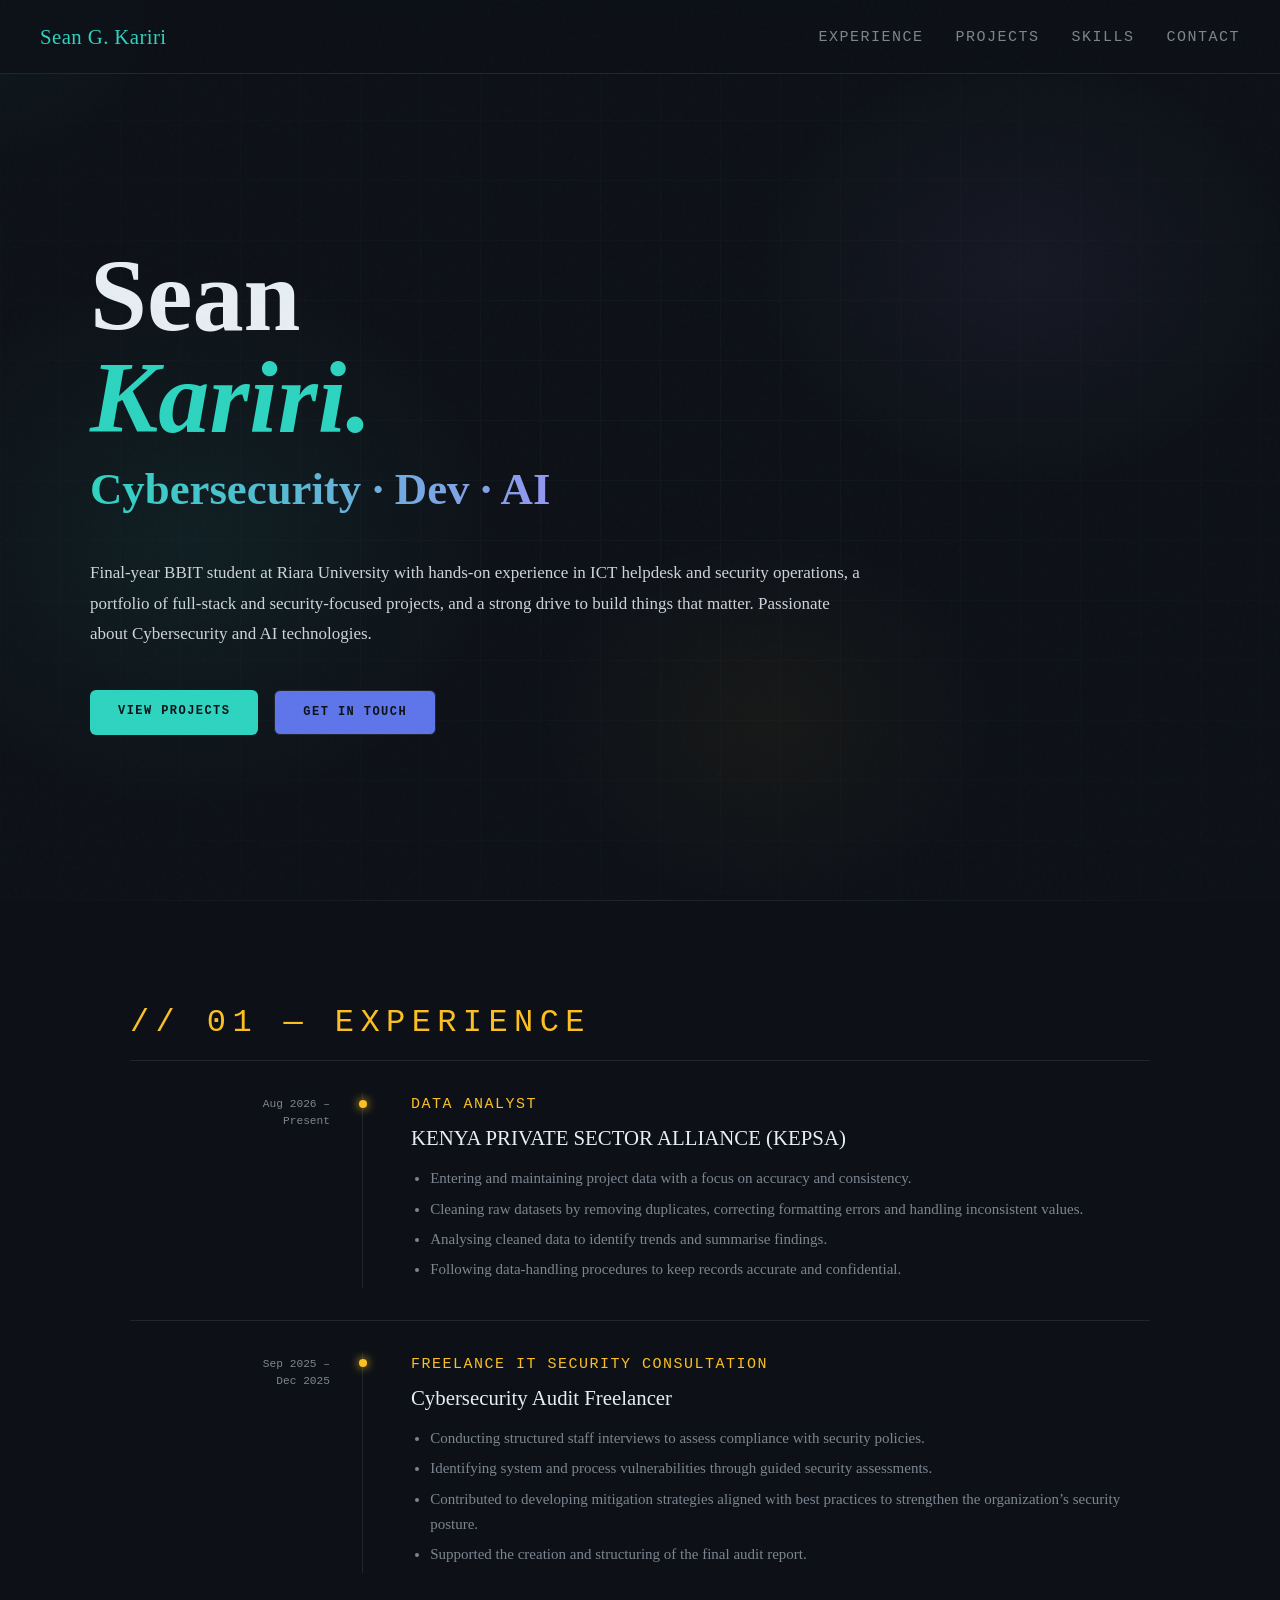
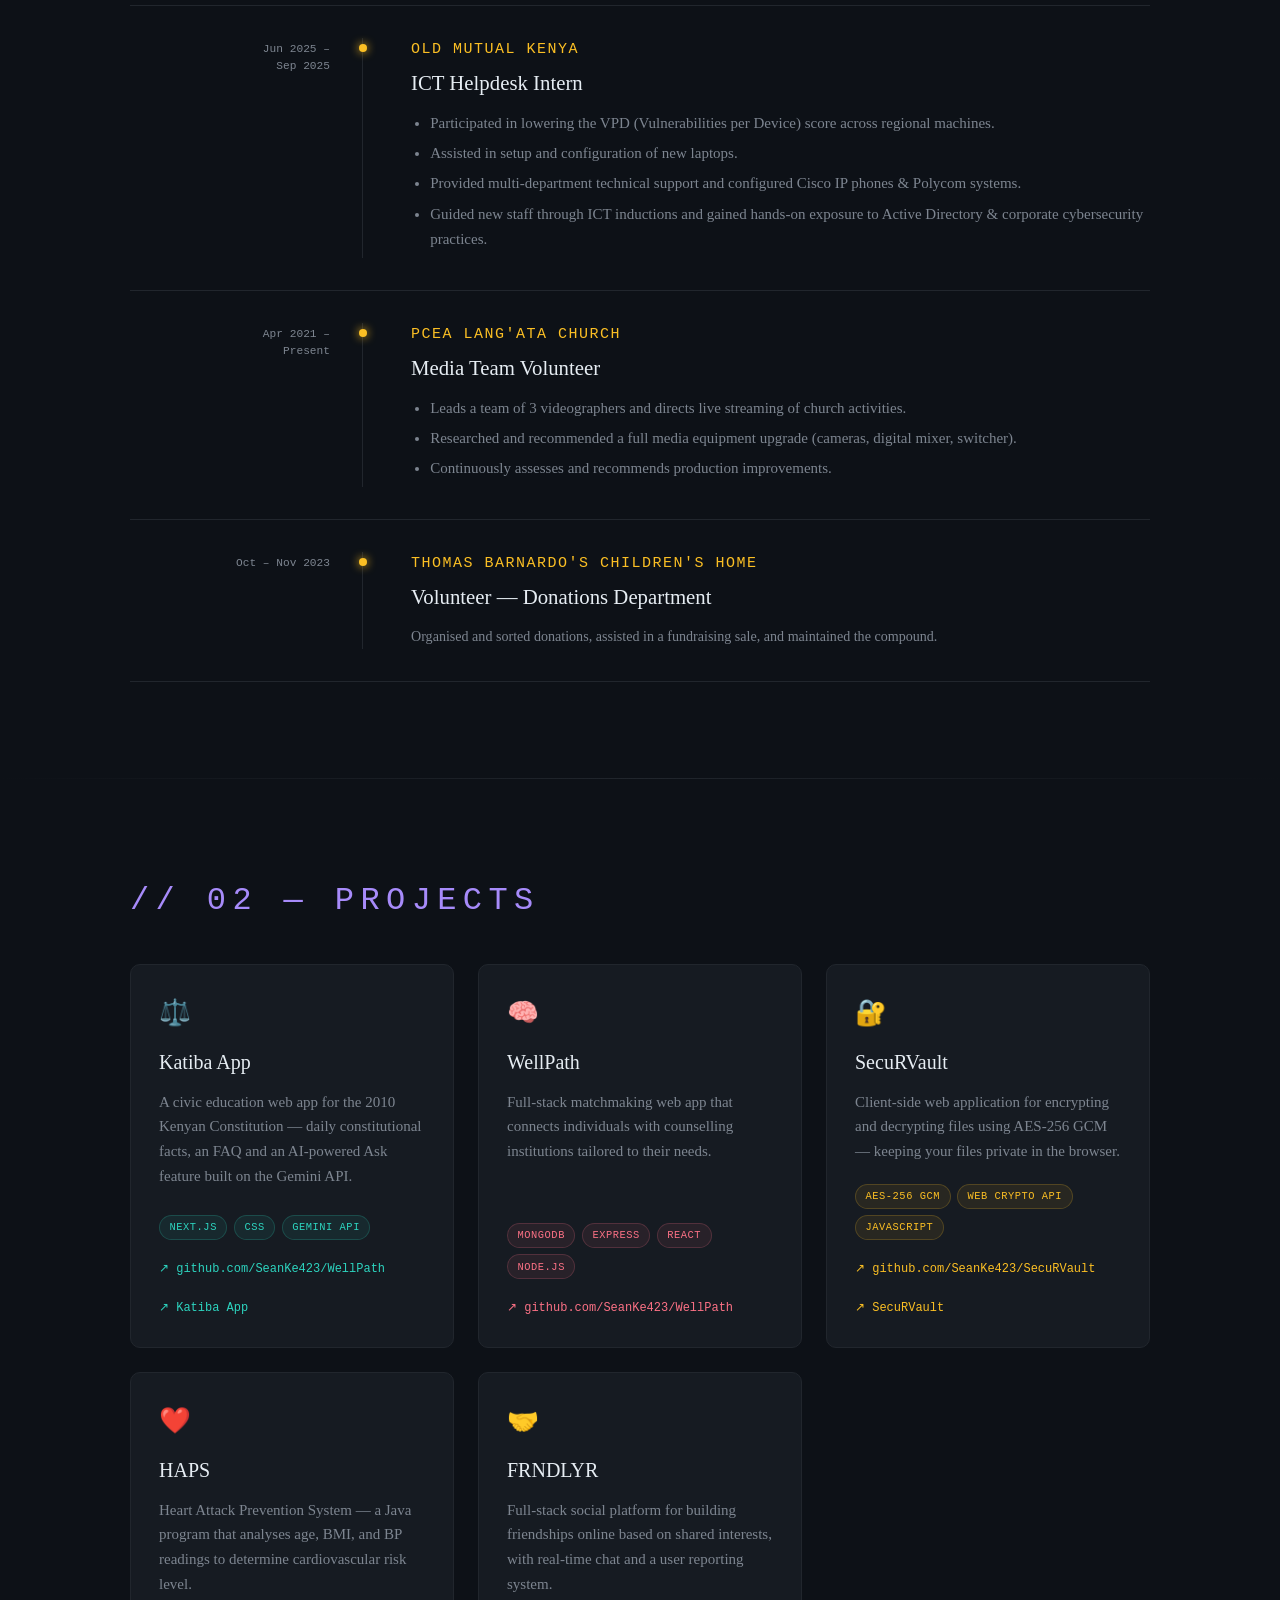
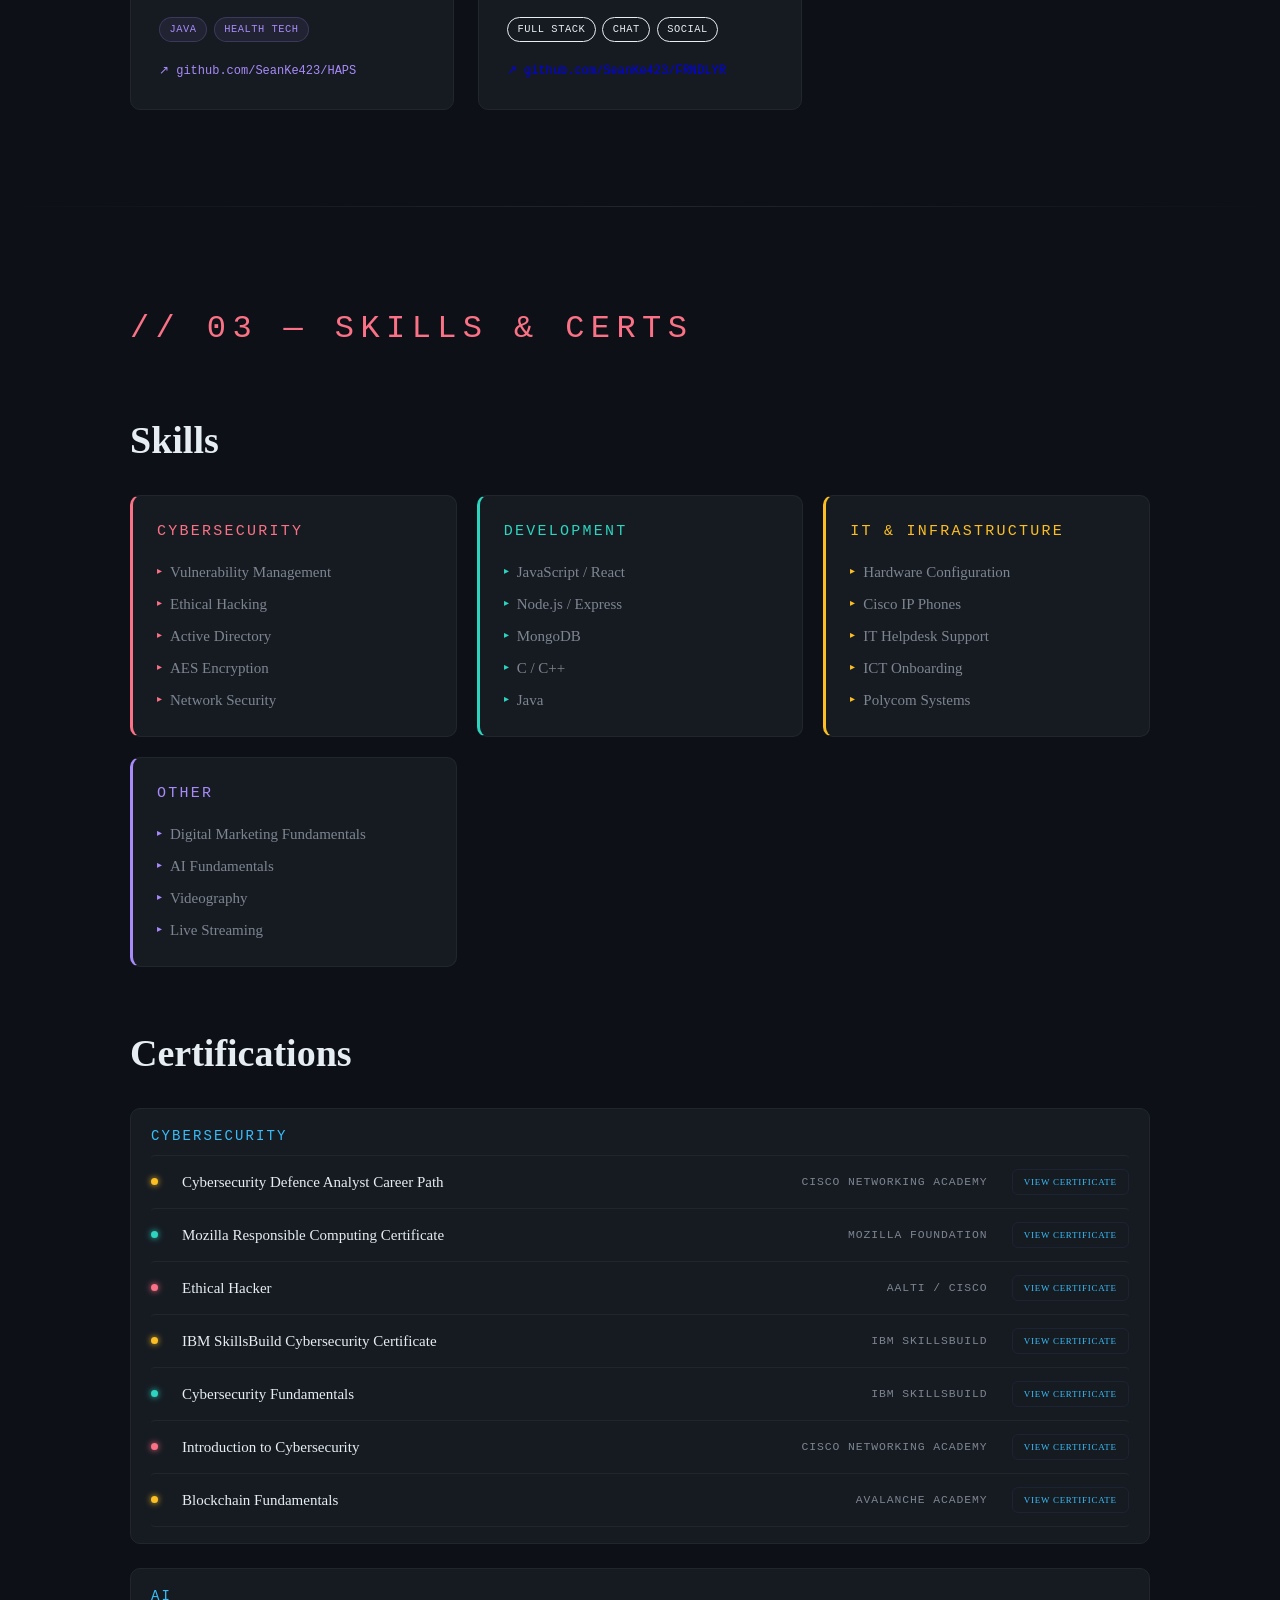
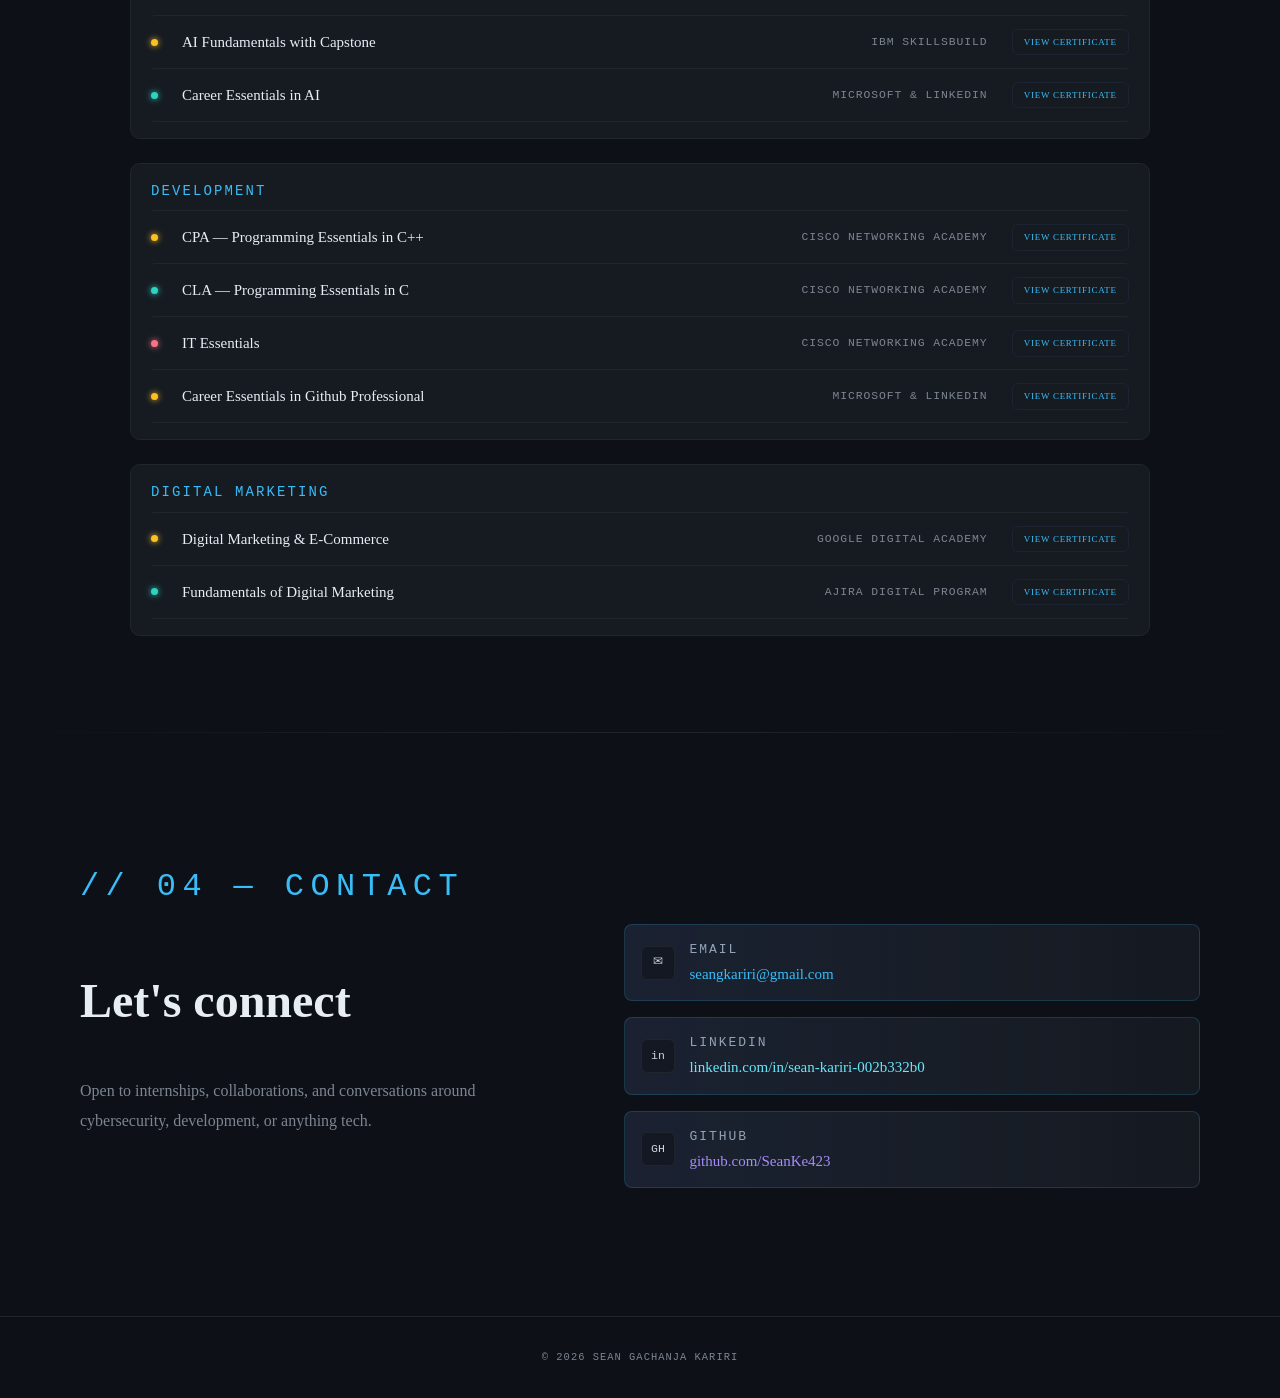
==== commit fe7eee83: "Adding KEPSA experience and LinkedIn certifications to index.html" ====
--- a/index.html
+++ b/index.html
@@ -42,6 +42,22 @@
 <section id="experience">
   <div class="section-label">// 01 — Experience</div>
   <div class="timeline">
+   <div class="timeline-item reveal">
+      <div class="timeline-date">Aug 2026 –<br>Present</div>
+      <div class="timeline-line"></div>
+      <div class="timeline-body">
+        <div class="timeline-org">Data Analyst </div>
+        <div class="timeline-role">KENYA PRIVATE SECTOR ALLIANCE (KEPSA) </div>
+        <div class="timeline-desc">
+          <ul>
+            <li>Entering and maintaining project data with a focus on accuracy and consistency.</li>
+            <li>Cleaning raw datasets by removing duplicates, correcting formatting errors and handling inconsistent values.</li>
+            <li>Analysing cleaned data to identify trends and summarise findings.</li>
+            <li>Following data-handling procedures to keep records accurate and confidential.</li>
+          </ul>
+        </div>
+      </div>
+    </div>
     <div class="timeline-item reveal">
       <div class="timeline-date">Sep 2025 –<br>Dec 2025</div>
       <div class="timeline-line"></div>
@@ -291,6 +307,12 @@
         <div class="cert-issuer">IBM SkillsBuild</div>
         <button type="button" class="cert-view-btn" data-cert-title="AI Fundamentals with Capstone" data-cert-src="certificates\IBMDesign Fundamentals of AI with Capstone.pdf">View Certificate</button>
       </div>
+       <div class="cert-item">
+        <div class="cert-dot"></div>
+        <div class="cert-name">Career Essentials in AI</div>
+        <div class="cert-issuer">Microsoft & LinkedIn</div>
+        <button type="button" class="cert-view-btn" data-cert-title="Career Essentials in AI" data-cert-src="certificates\Career Essentials in Generative AI by Microsoft and LinkedIn.pdf">View Certificate</button>
+      </div>
     </div>
 
     <div class="cert-group">
@@ -312,6 +334,12 @@
         <div class="cert-name">IT Essentials</div>
         <div class="cert-issuer">Cisco Networking Academy</div>
         <button type="button" class="cert-view-btn" data-cert-title="IT Essentials" data-cert-src="certificates\Sean GachanjaKariri-IT Essentials-certificate.pdf">View Certificate</button>
+      </div>
+      <div class="cert-item">
+        <div class="cert-dot"></div>
+        <div class="cert-name">Career Essentials in Github Professional</div>
+        <div class="cert-issuer">Microsoft & LinkedIn</div>
+        <button type="button" class="cert-view-btn" data-cert-title="Career Essentials in Github Professional" data-cert-src="certificates\_Career Essentials in GitHub Professional Certificate.pdf">View Certificate</button>
       </div>
     </div>
 
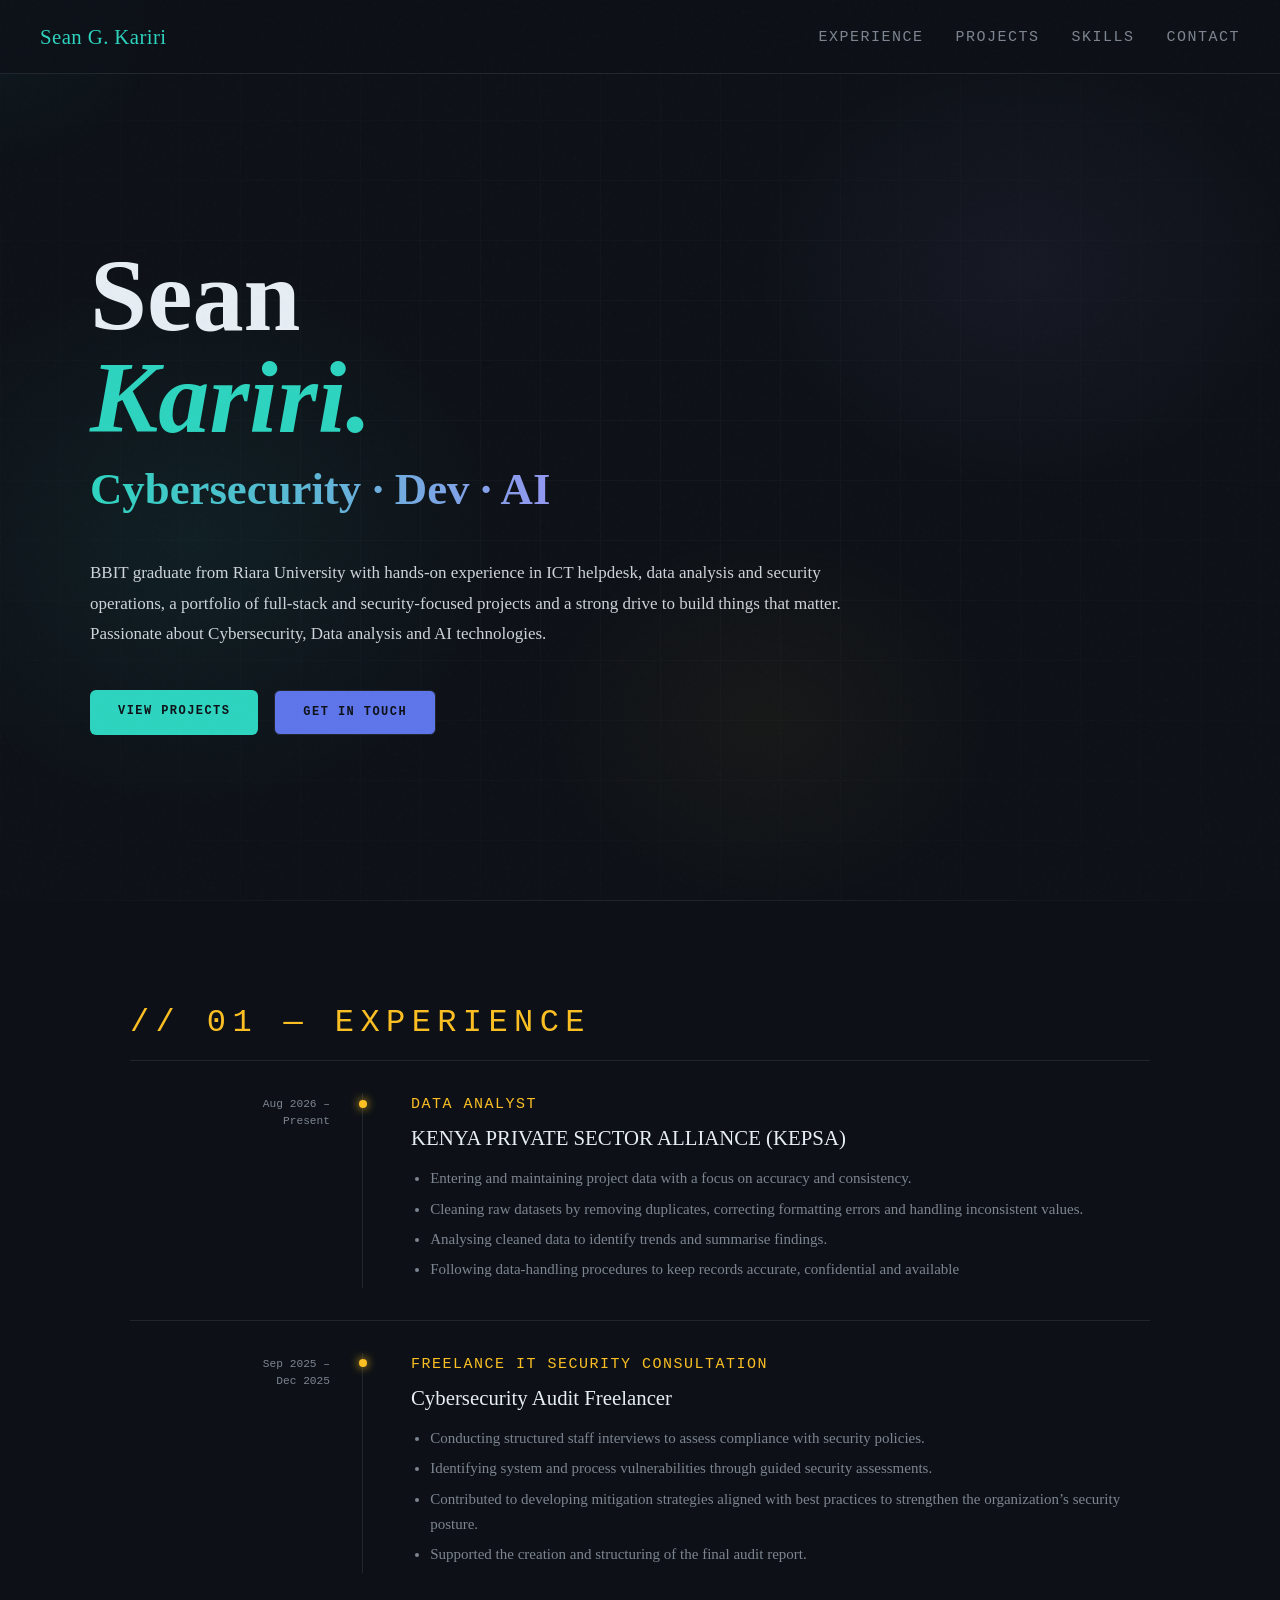
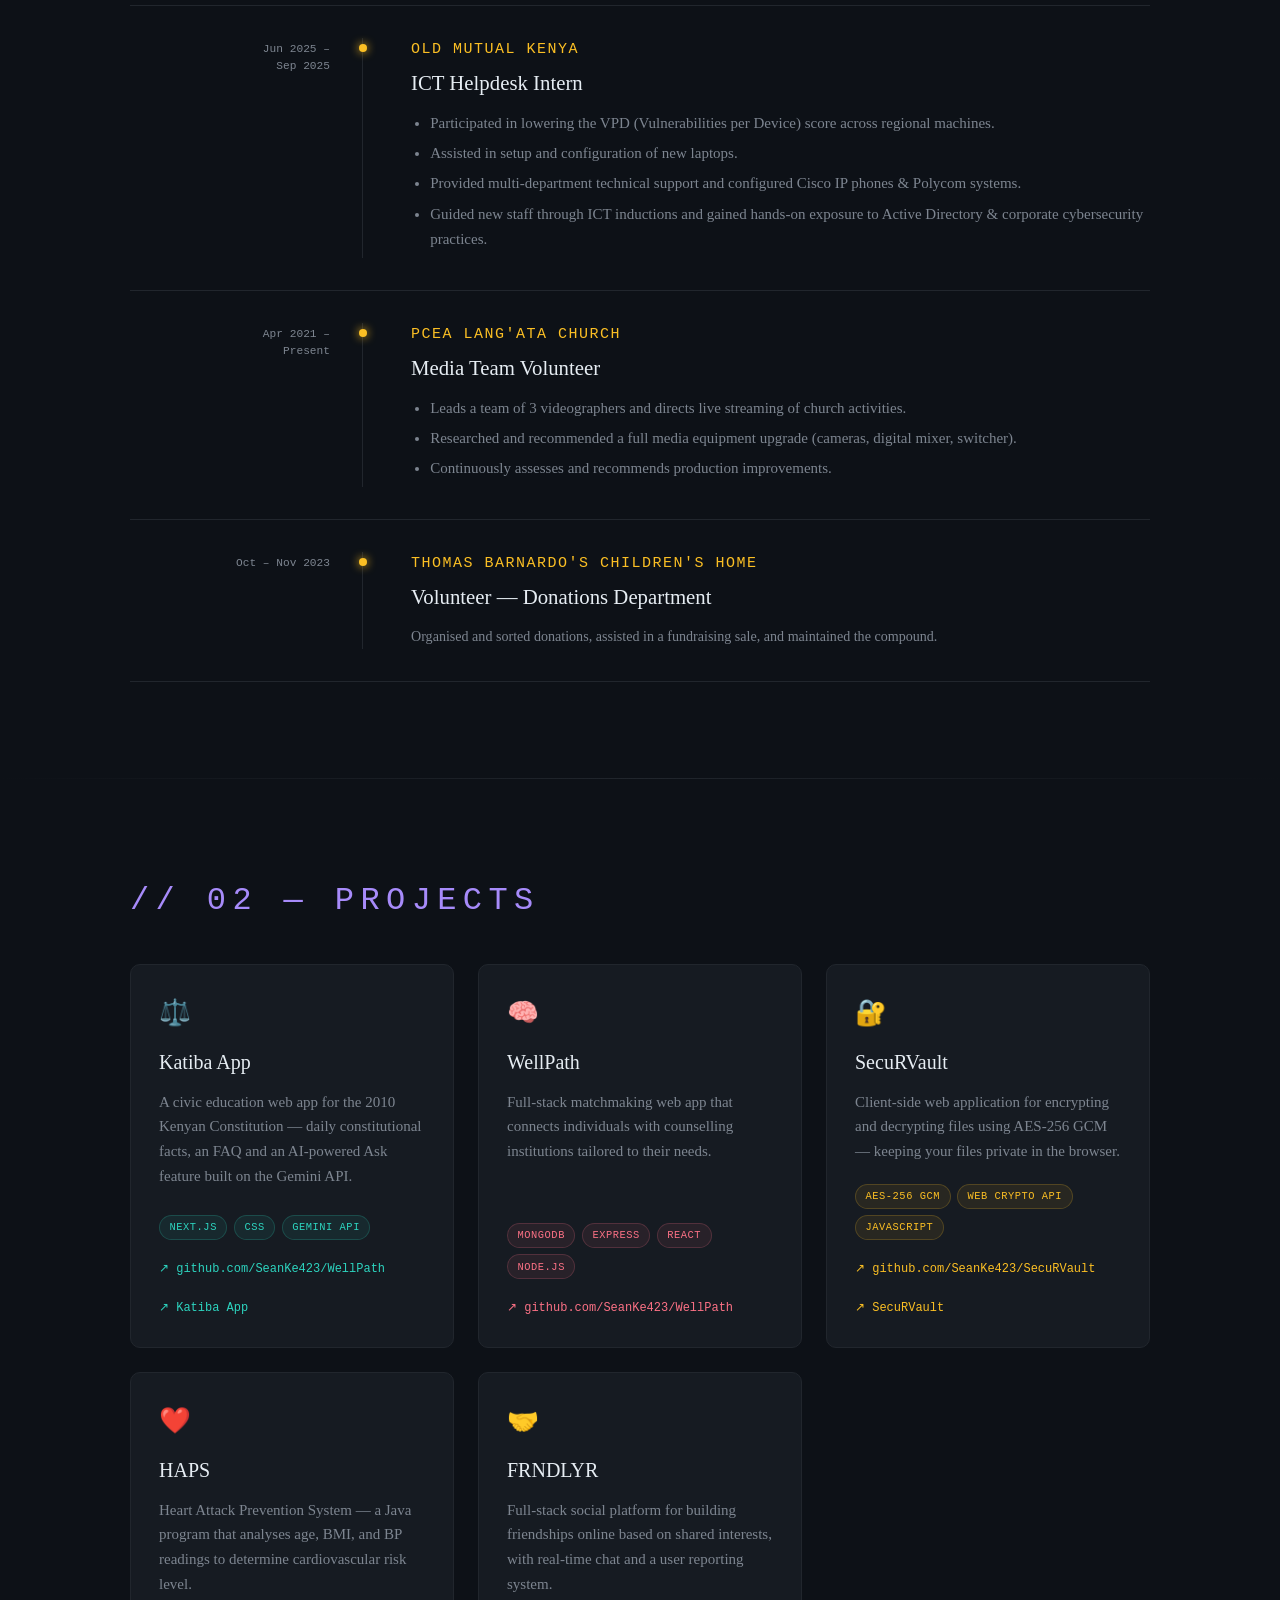
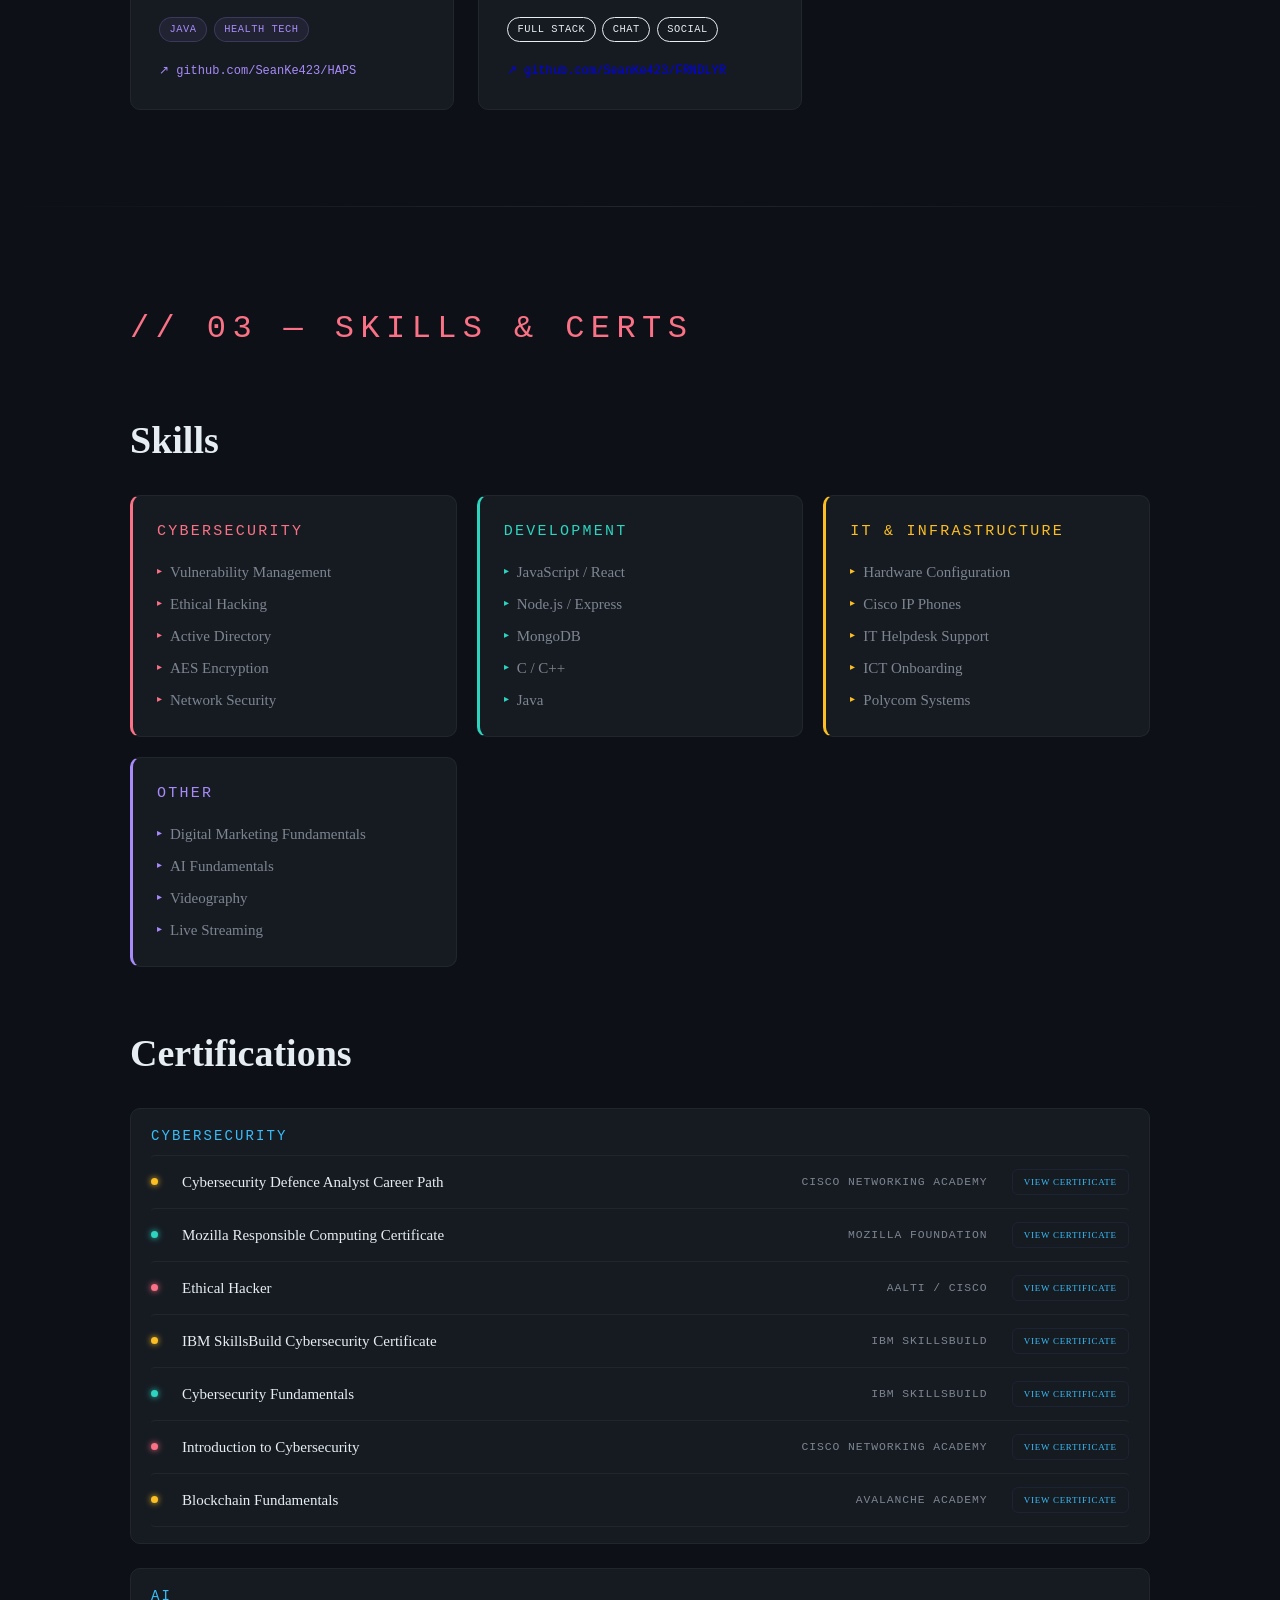
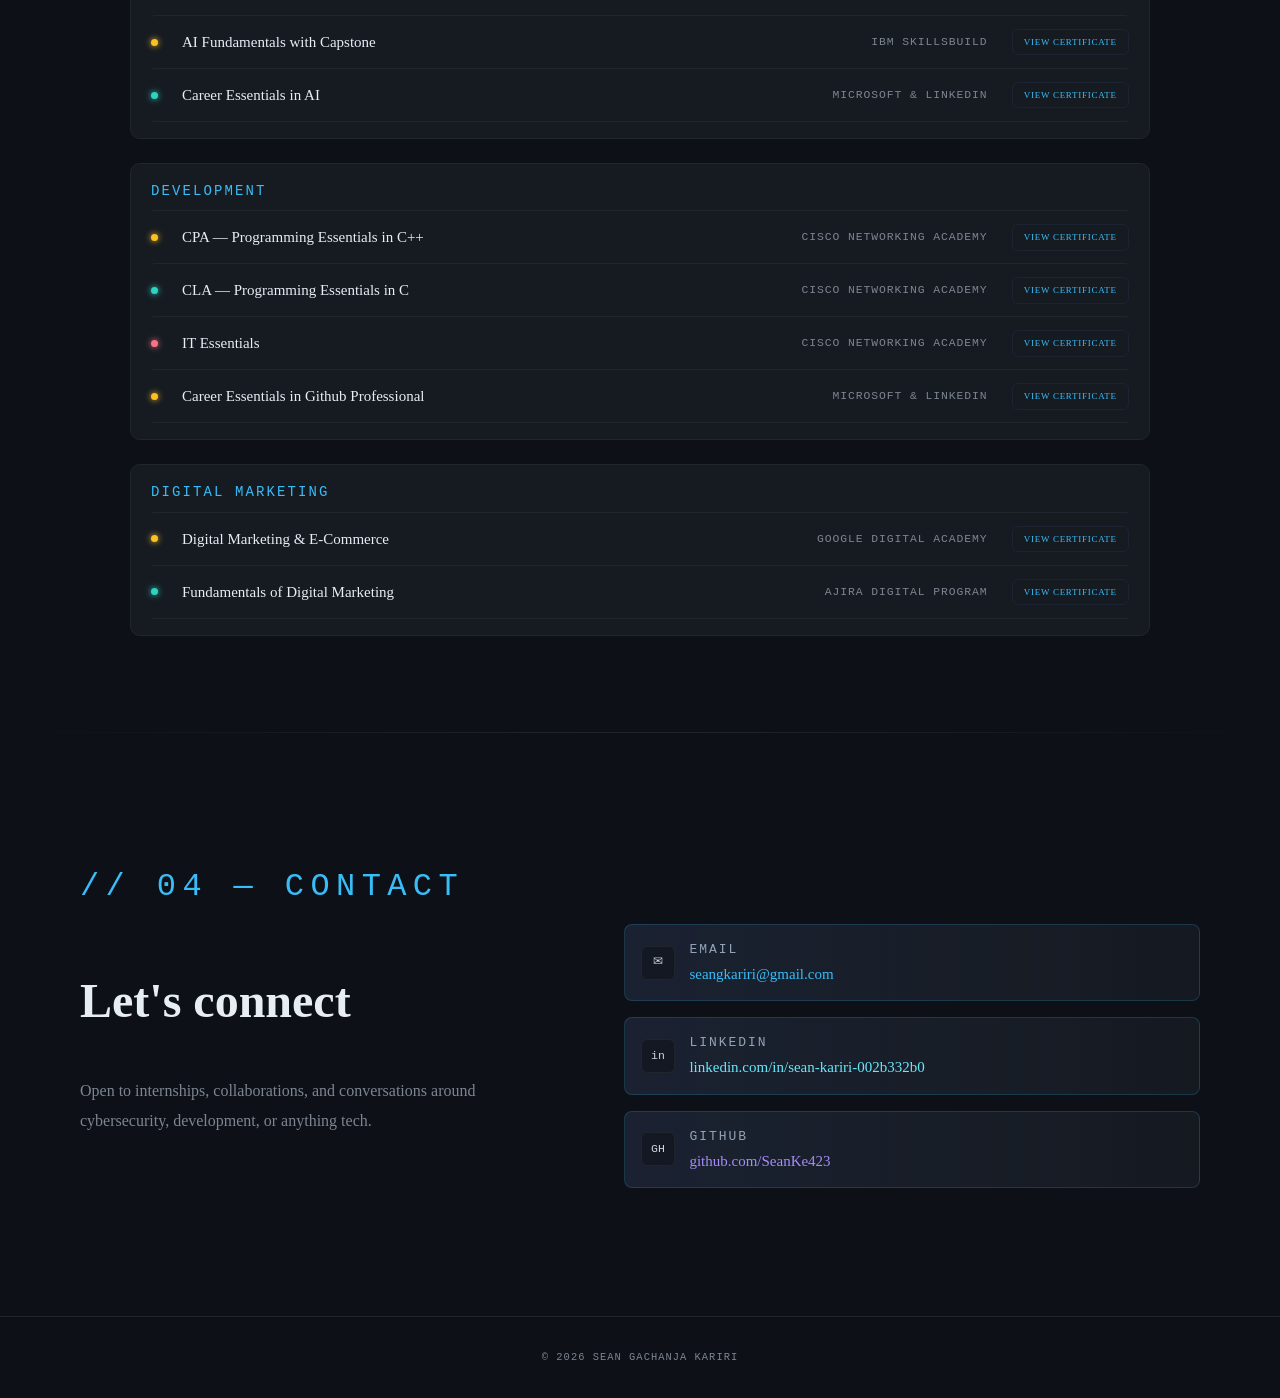
==== commit 2ca965ac: "Revise bio and data handling responsibilities Updated bio and responsibilities to reflect graduation" ====
--- a/index.html
+++ b/index.html
@@ -27,7 +27,7 @@
     <h1 class="hero-name">Sean<br><span>Kariri.</span></h1>
     <h2 class="hero-title">Cybersecurity · Dev · AI</h2>
     <p class="hero-bio">
-      Final-year BBIT student at Riara University with hands-on experience in ICT helpdesk and security operations, a portfolio of full-stack and security-focused projects, and a strong drive to build things that matter. Passionate about Cybersecurity and AI technologies.
+      BBIT graduate from Riara University with hands-on experience in ICT helpdesk, data analysis and security operations, a portfolio of full-stack and security-focused projects and a strong drive to build things that matter. Passionate about Cybersecurity, Data analysis and AI technologies.
     </p>
     <div class="hero-actions">
       <a href="#projects" class="btn btn-primary">View Projects</a>
@@ -53,7 +53,7 @@
             <li>Entering and maintaining project data with a focus on accuracy and consistency.</li>
             <li>Cleaning raw datasets by removing duplicates, correcting formatting errors and handling inconsistent values.</li>
             <li>Analysing cleaned data to identify trends and summarise findings.</li>
-            <li>Following data-handling procedures to keep records accurate and confidential.</li>
+            <li>Following data-handling procedures to keep records accurate, confidential and available</li>
           </ul>
         </div>
       </div>
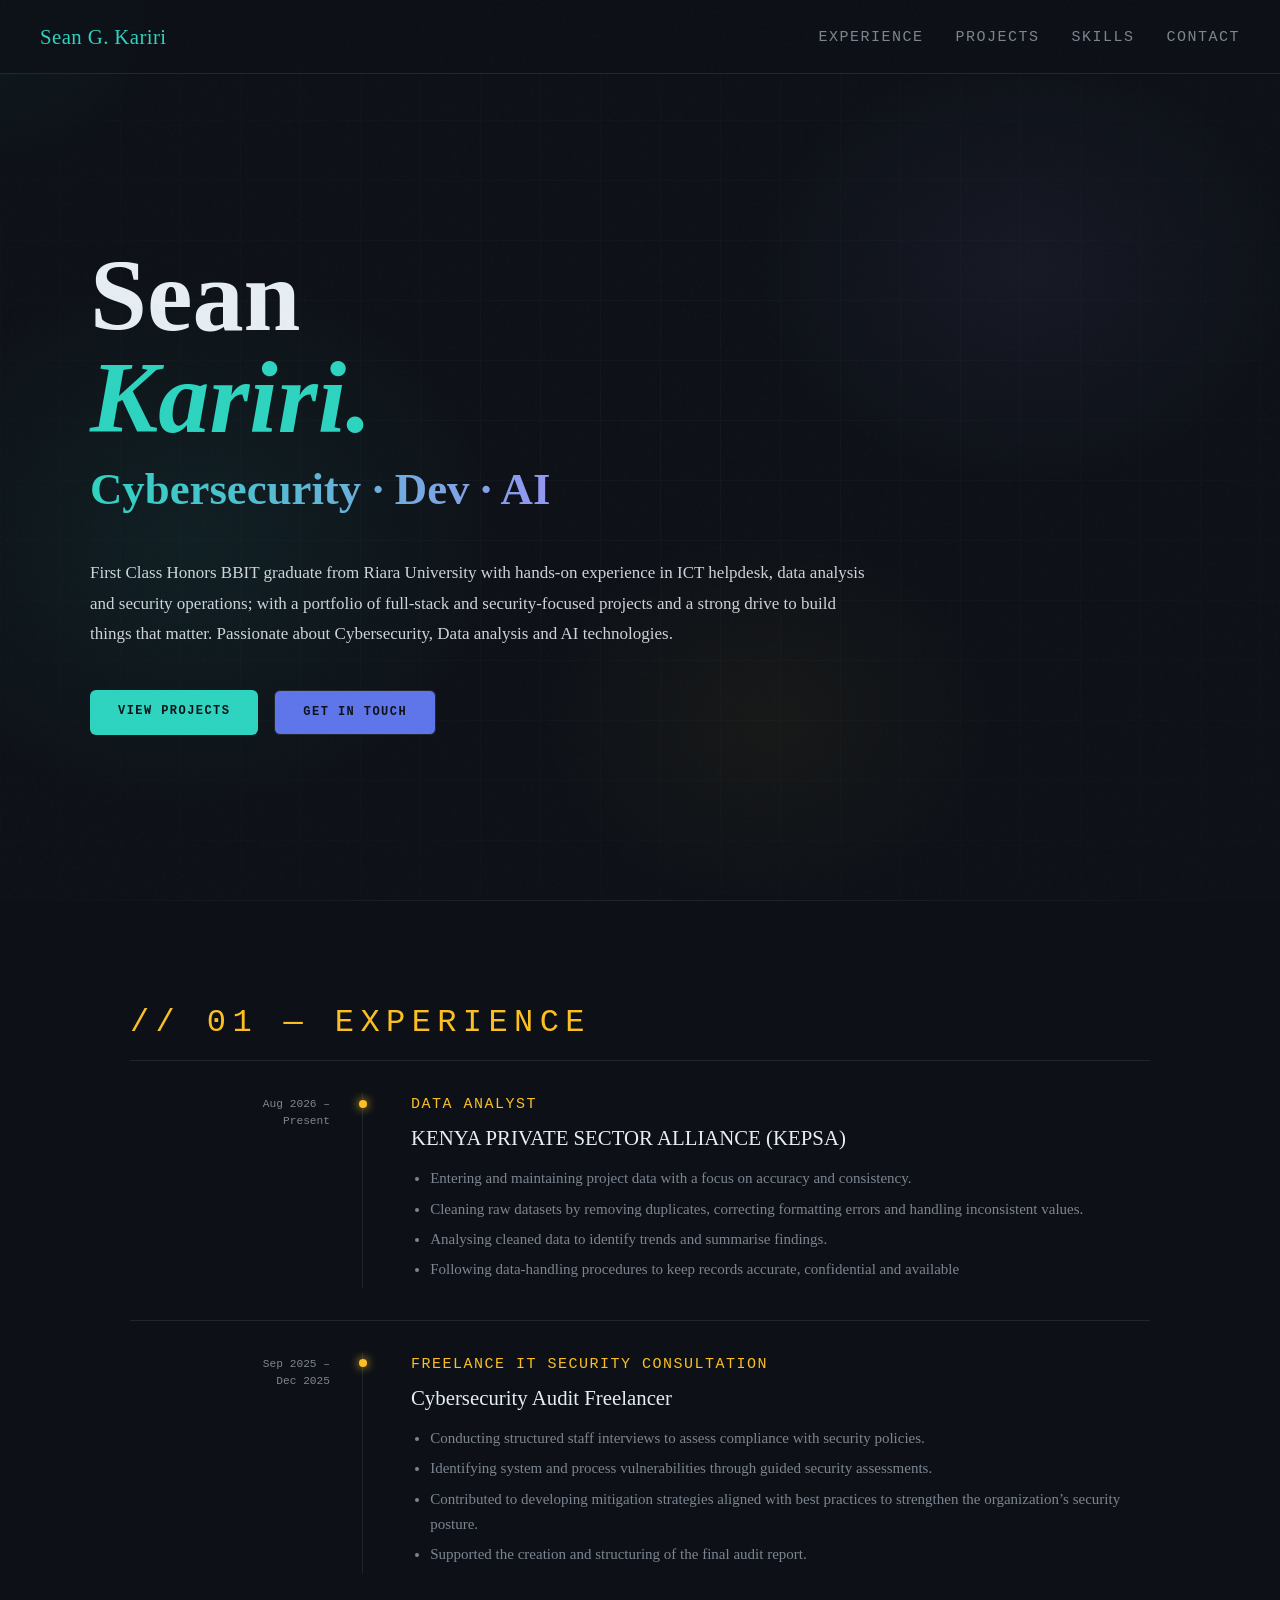
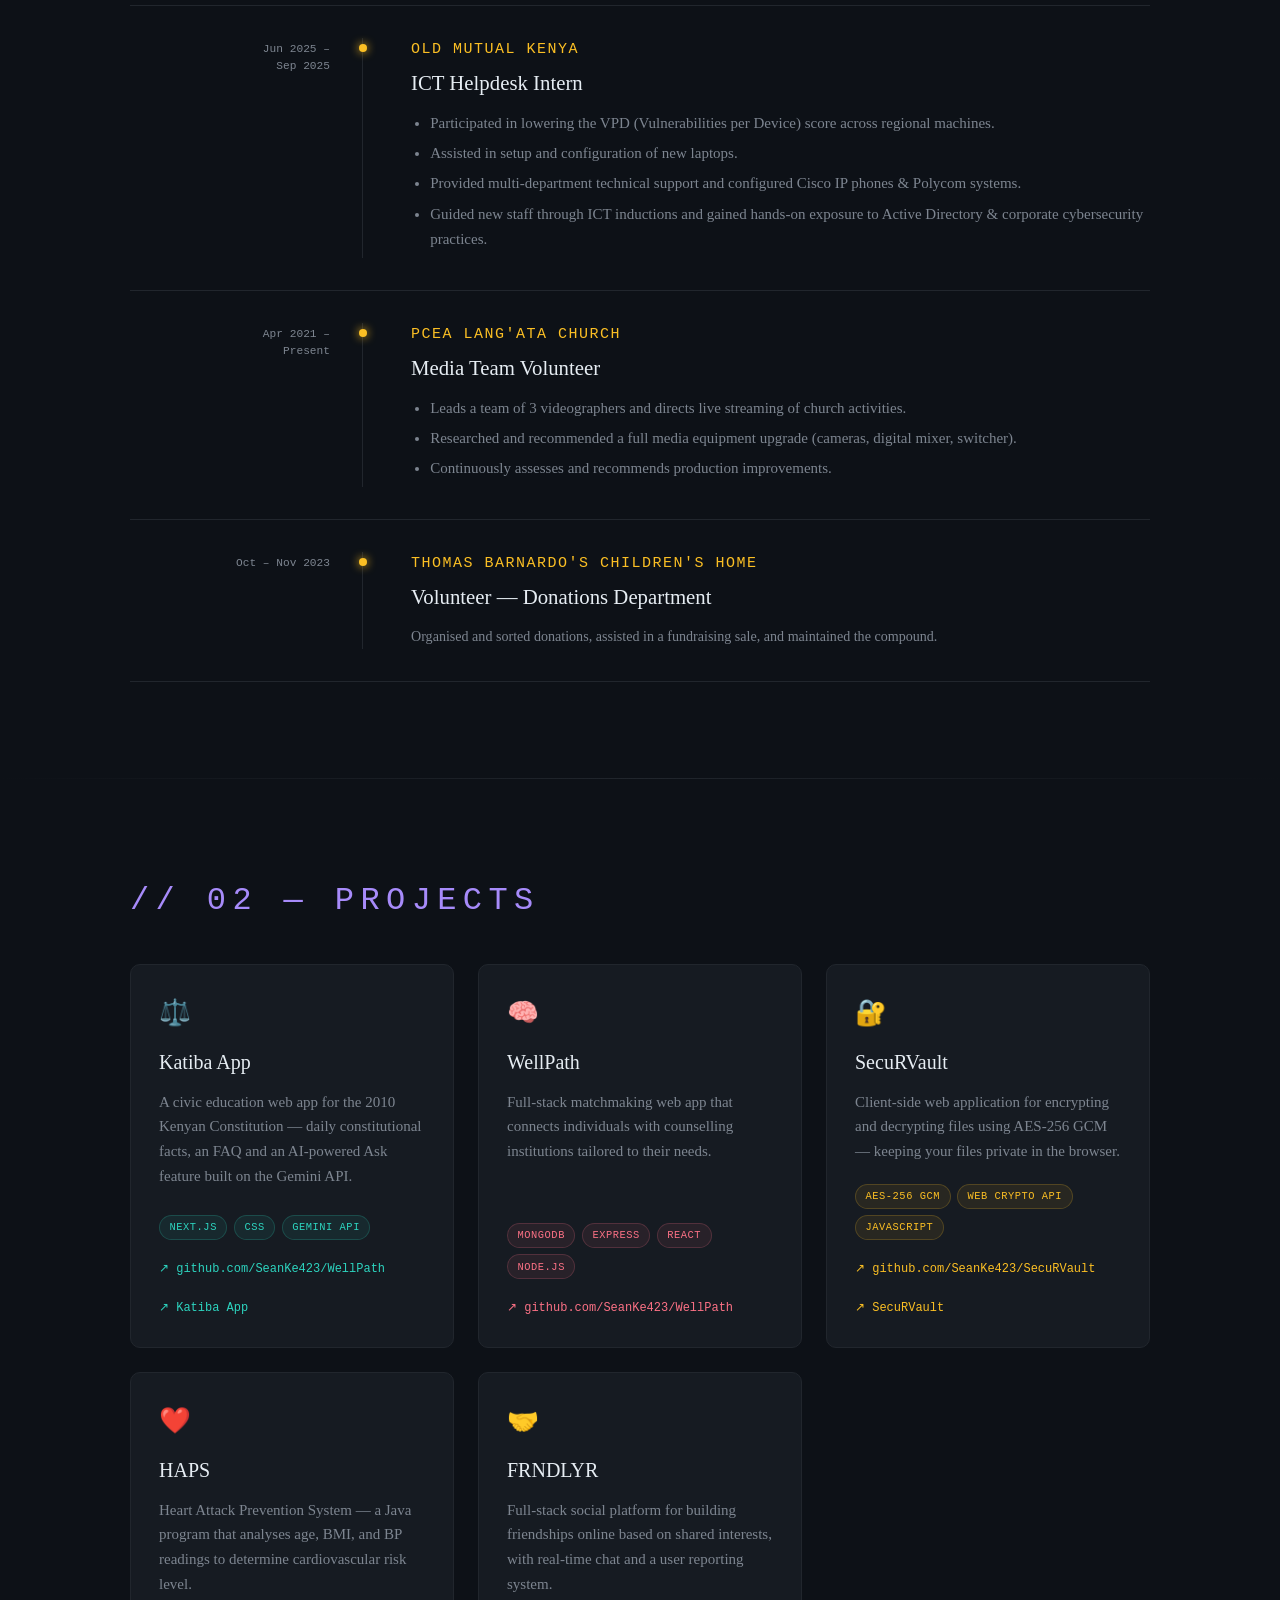
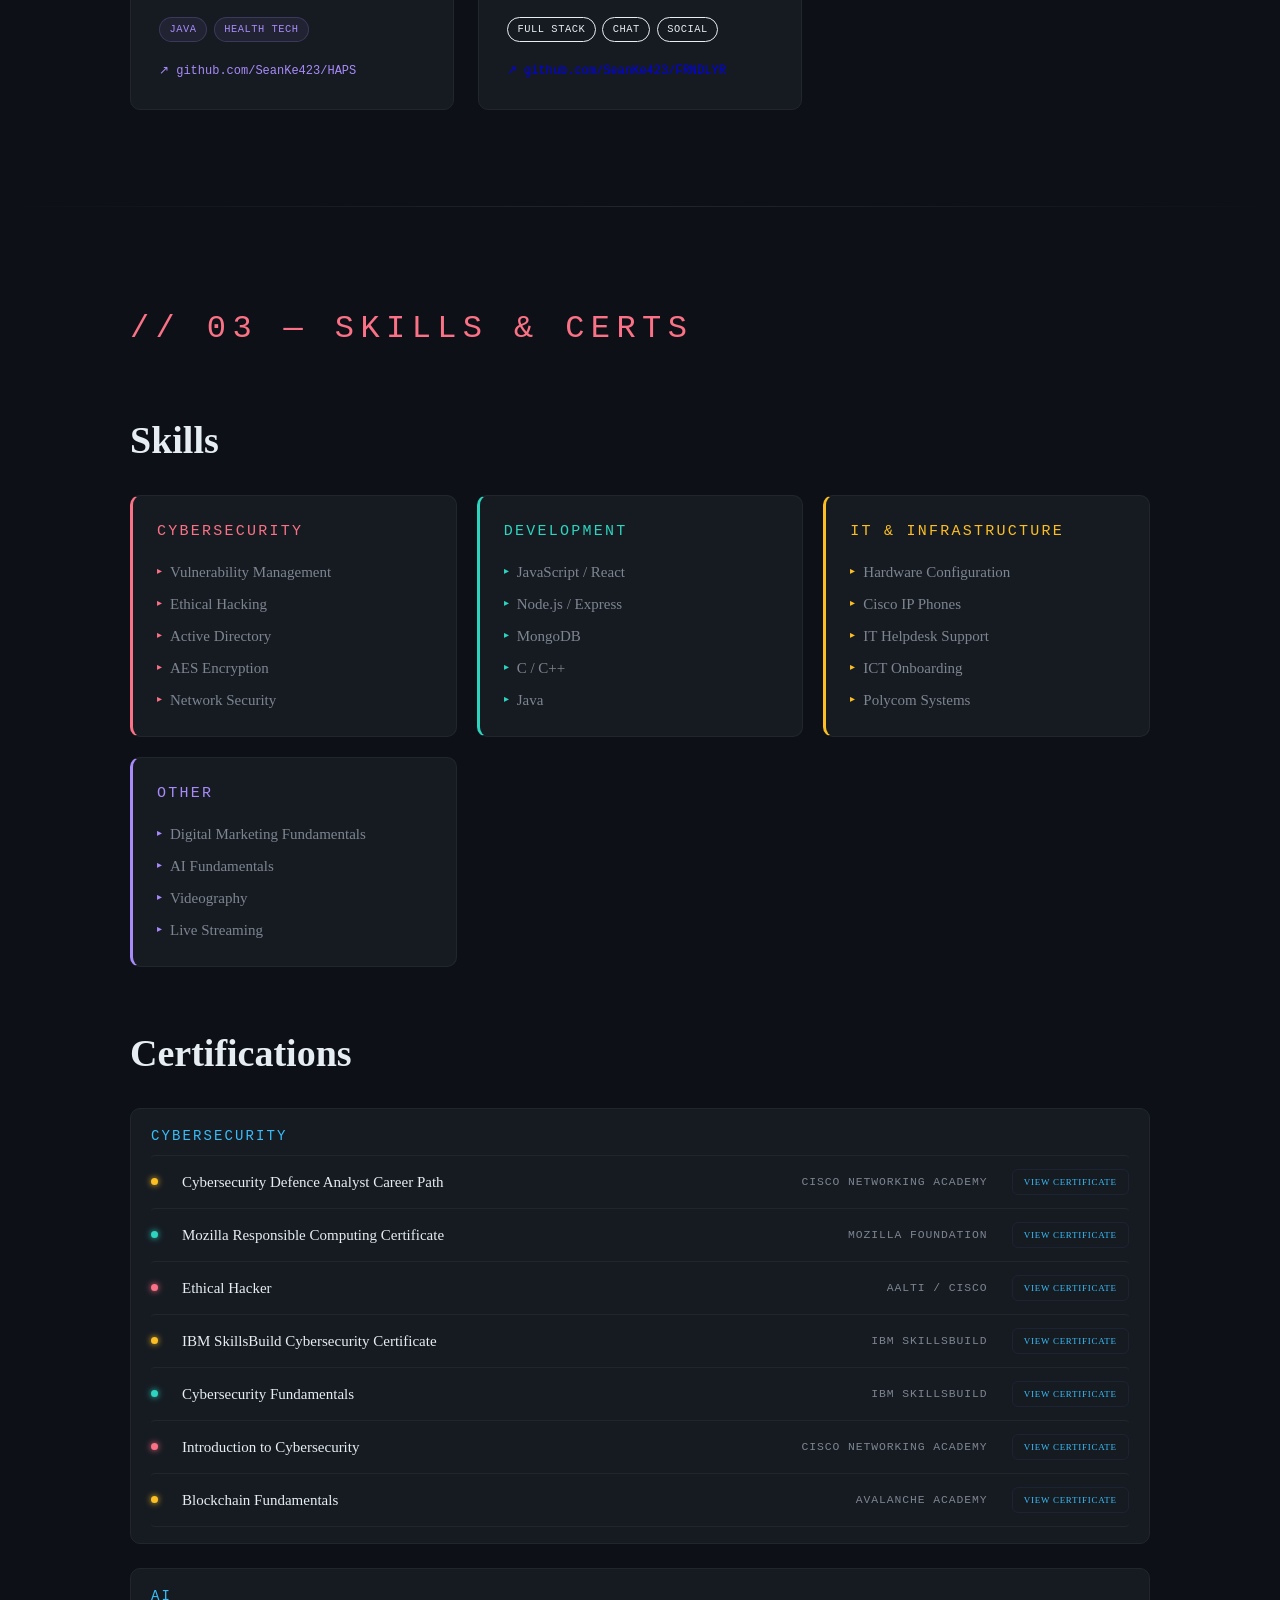
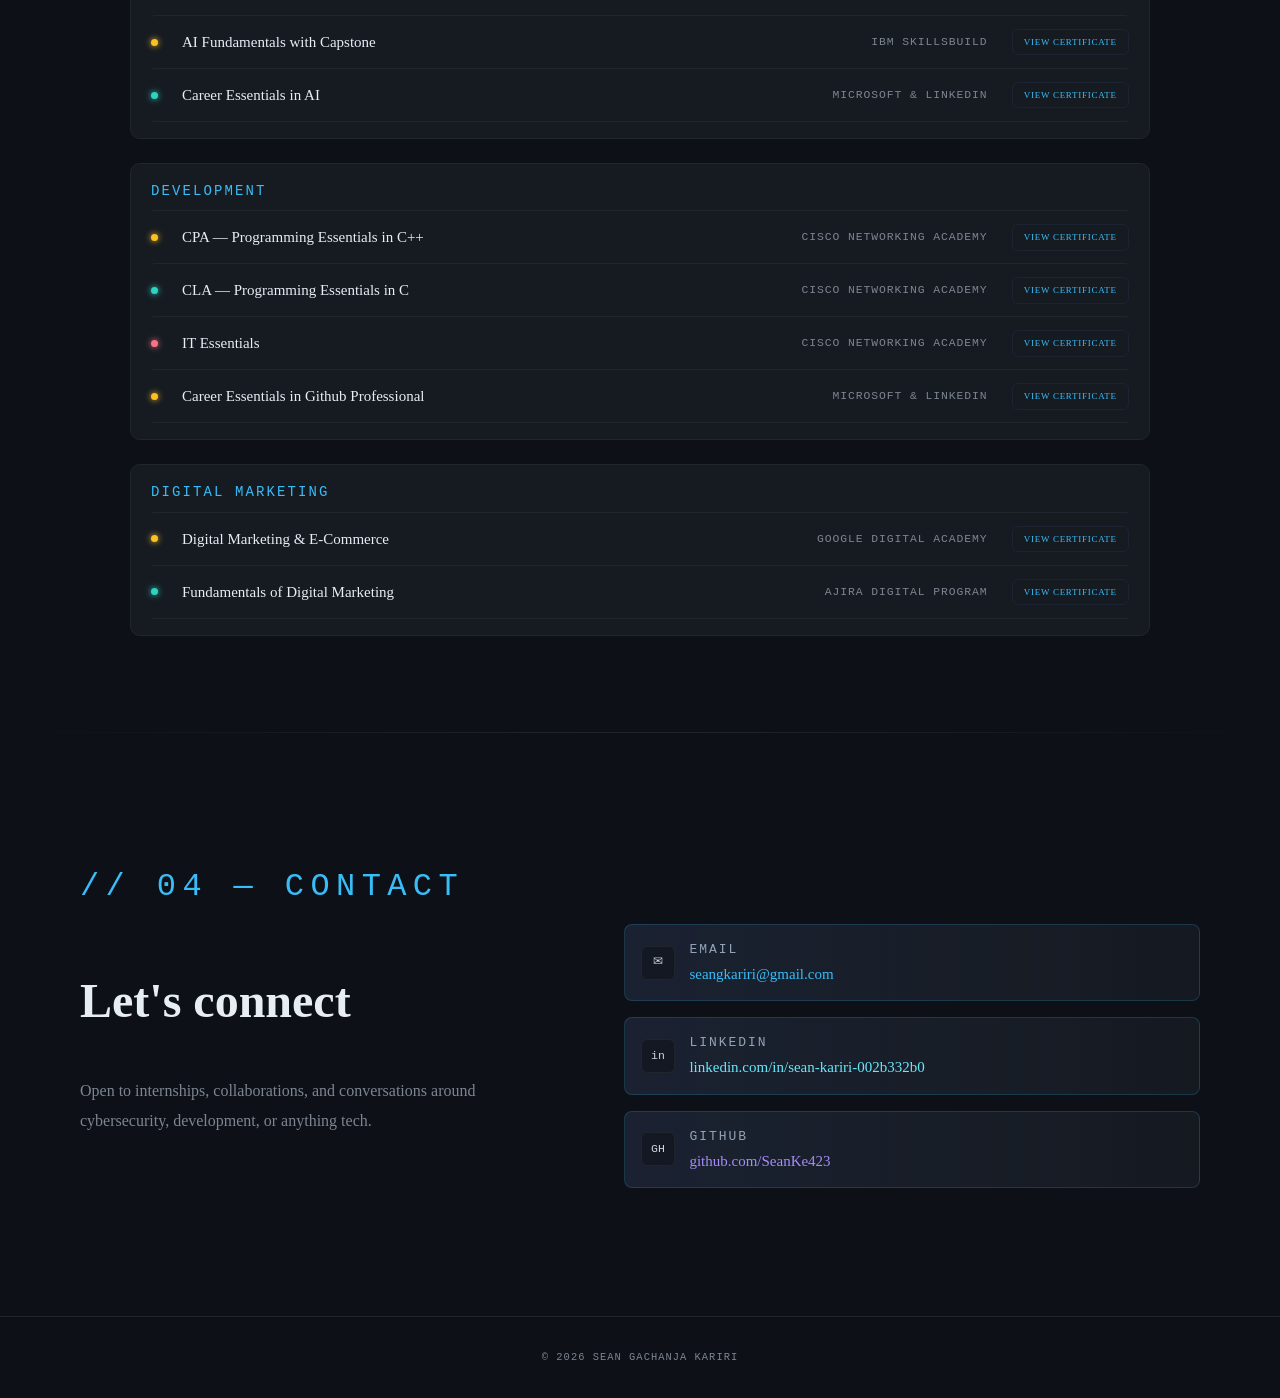
==== commit 9e135690: "Update hero bio for clarity and emphasis Refined bio to emphasize First Class Honors and improved re" ====
--- a/index.html
+++ b/index.html
@@ -27,7 +27,7 @@
     <h1 class="hero-name">Sean<br><span>Kariri.</span></h1>
     <h2 class="hero-title">Cybersecurity · Dev · AI</h2>
     <p class="hero-bio">
-      BBIT graduate from Riara University with hands-on experience in ICT helpdesk, data analysis and security operations, a portfolio of full-stack and security-focused projects and a strong drive to build things that matter. Passionate about Cybersecurity, Data analysis and AI technologies.
+      First Class Honors BBIT graduate from Riara University with hands-on experience in ICT helpdesk, data analysis and security operations; with a portfolio of full-stack and security-focused projects and a strong drive to build things that matter. Passionate about Cybersecurity, Data analysis and AI technologies.
     </p>
     <div class="hero-actions">
       <a href="#projects" class="btn btn-primary">View Projects</a>
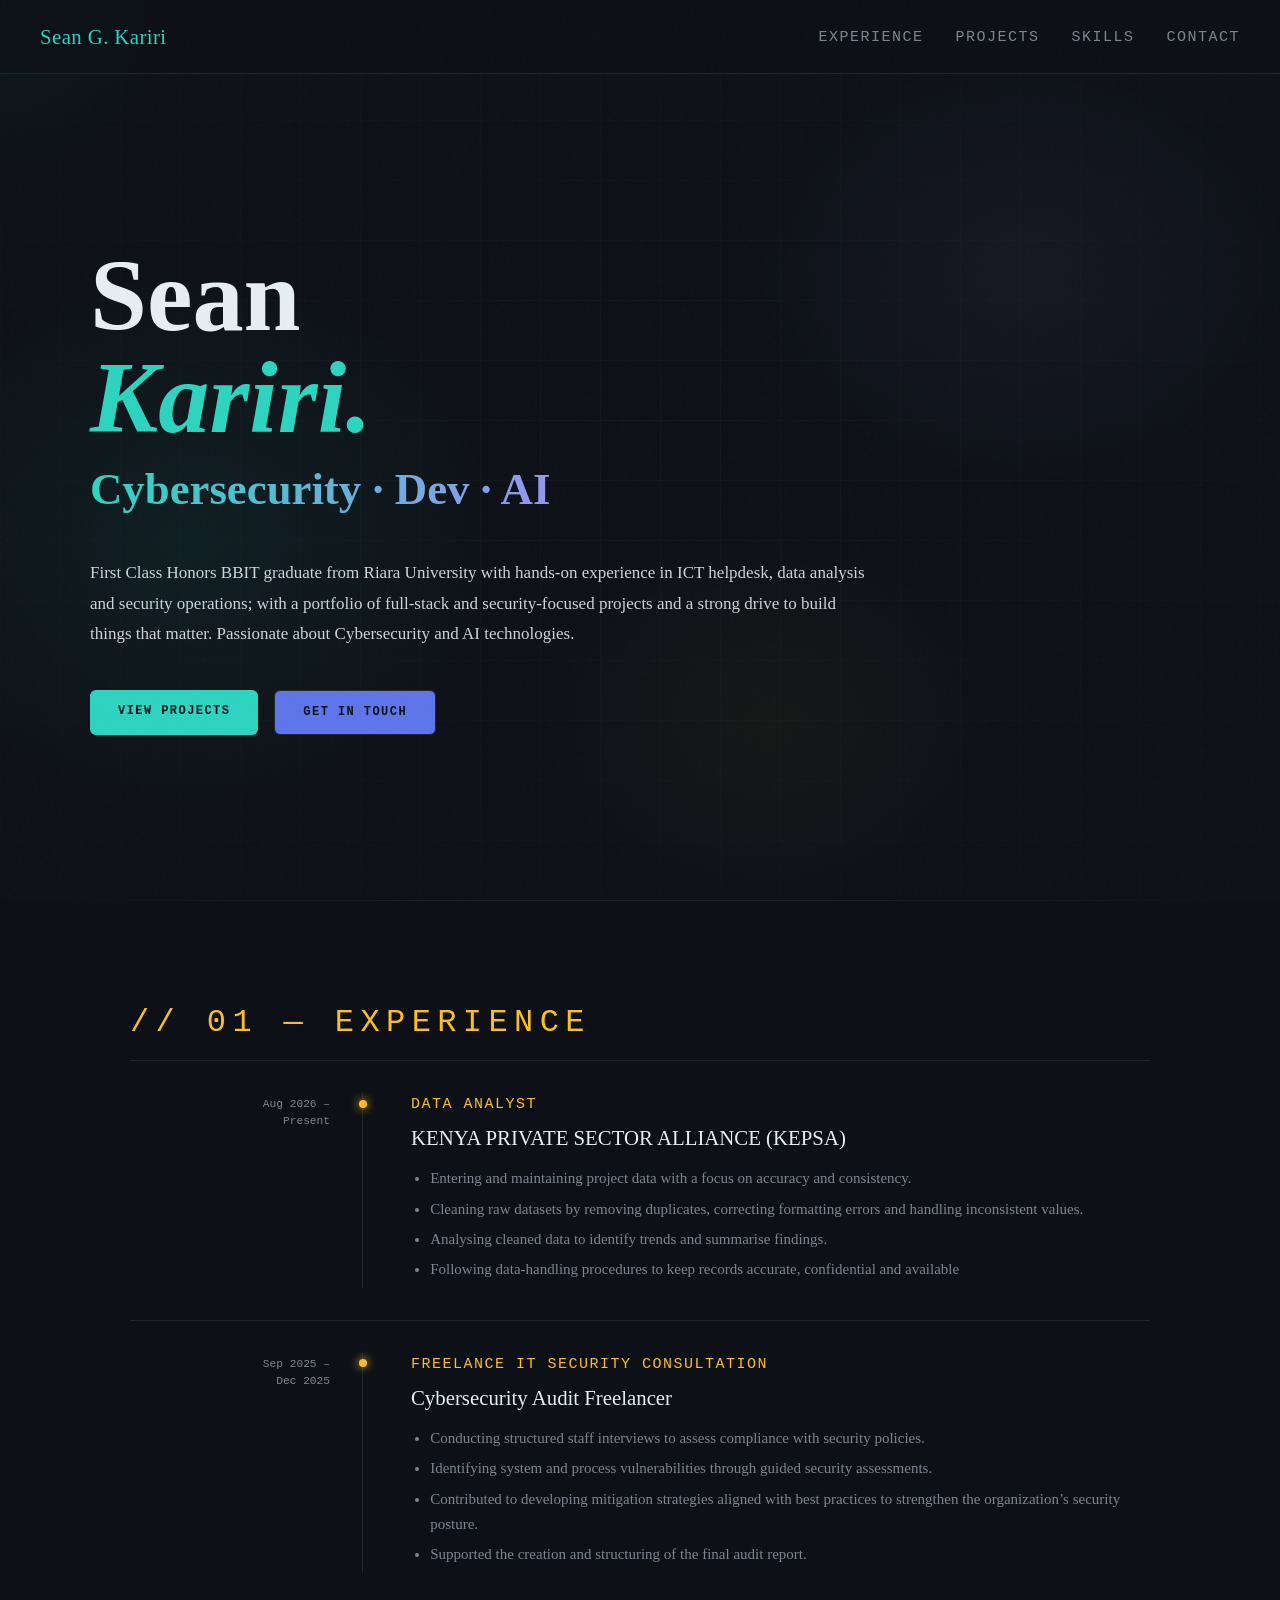
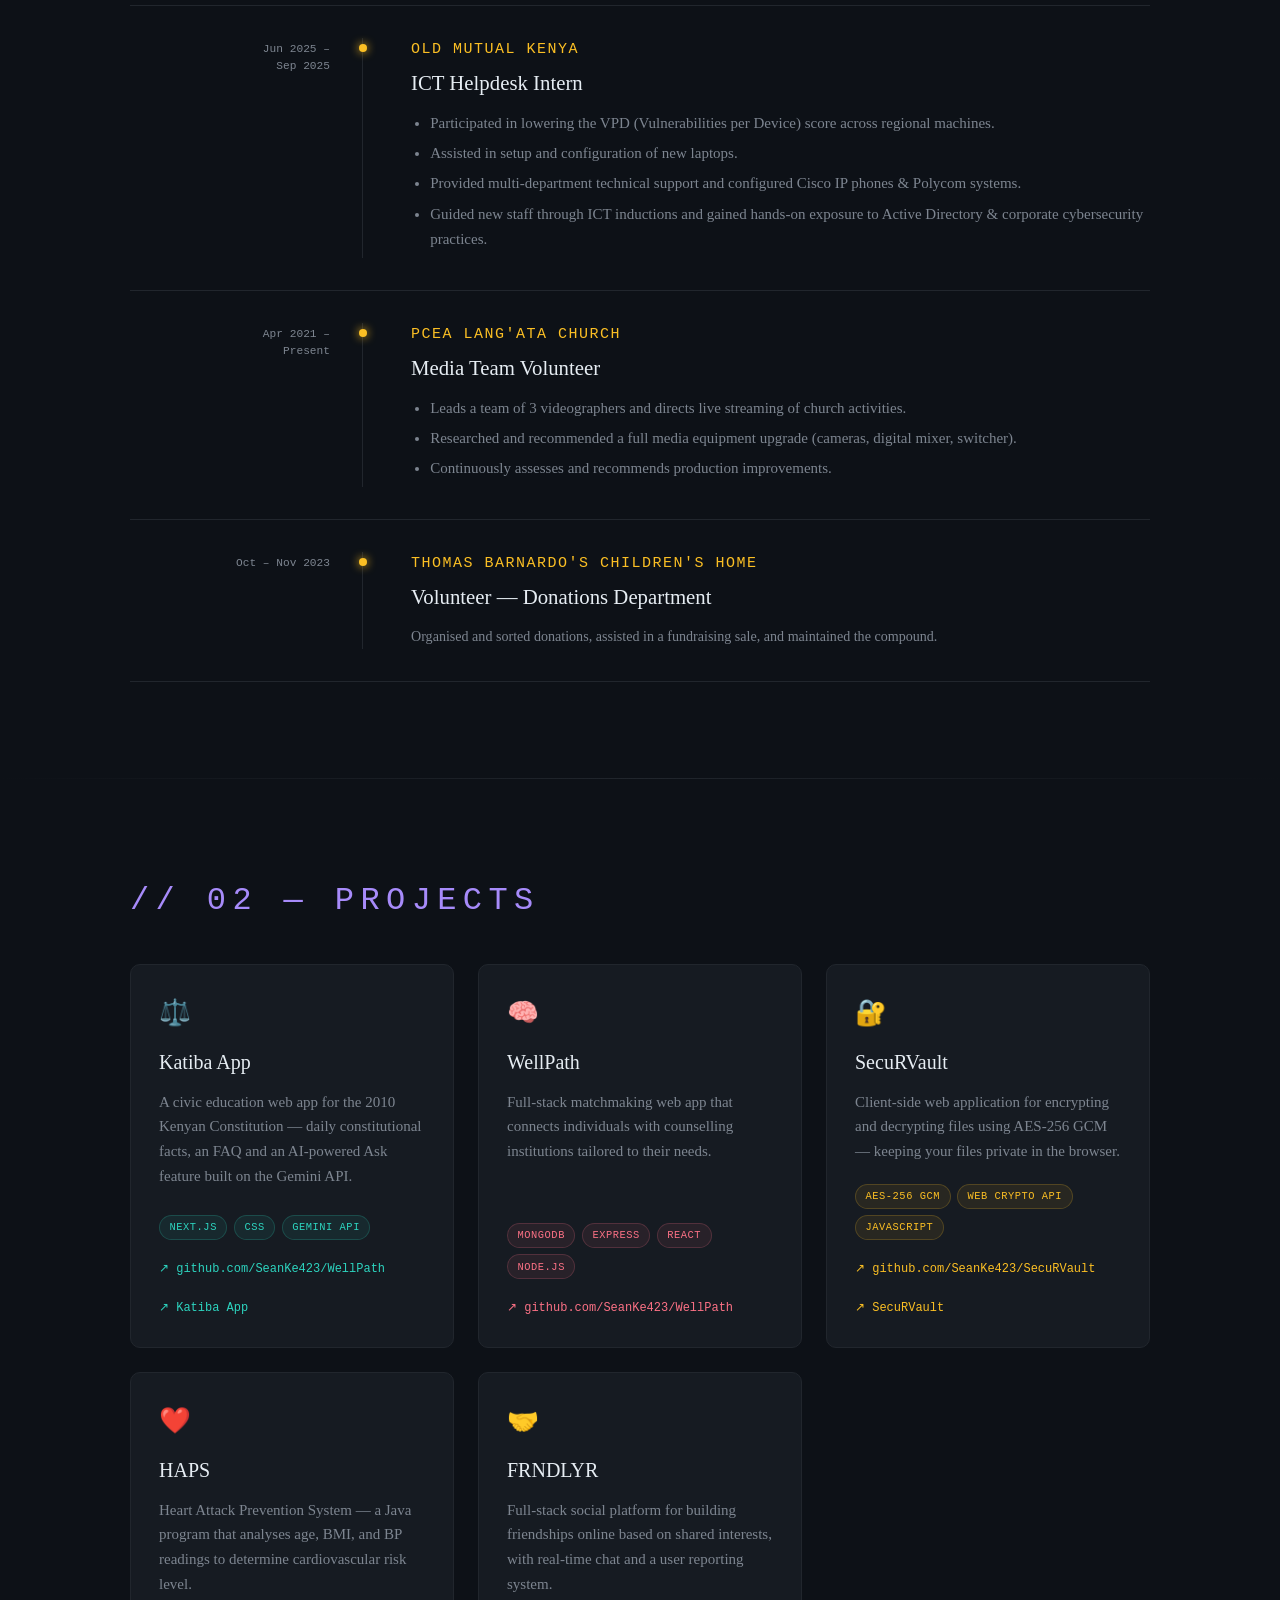
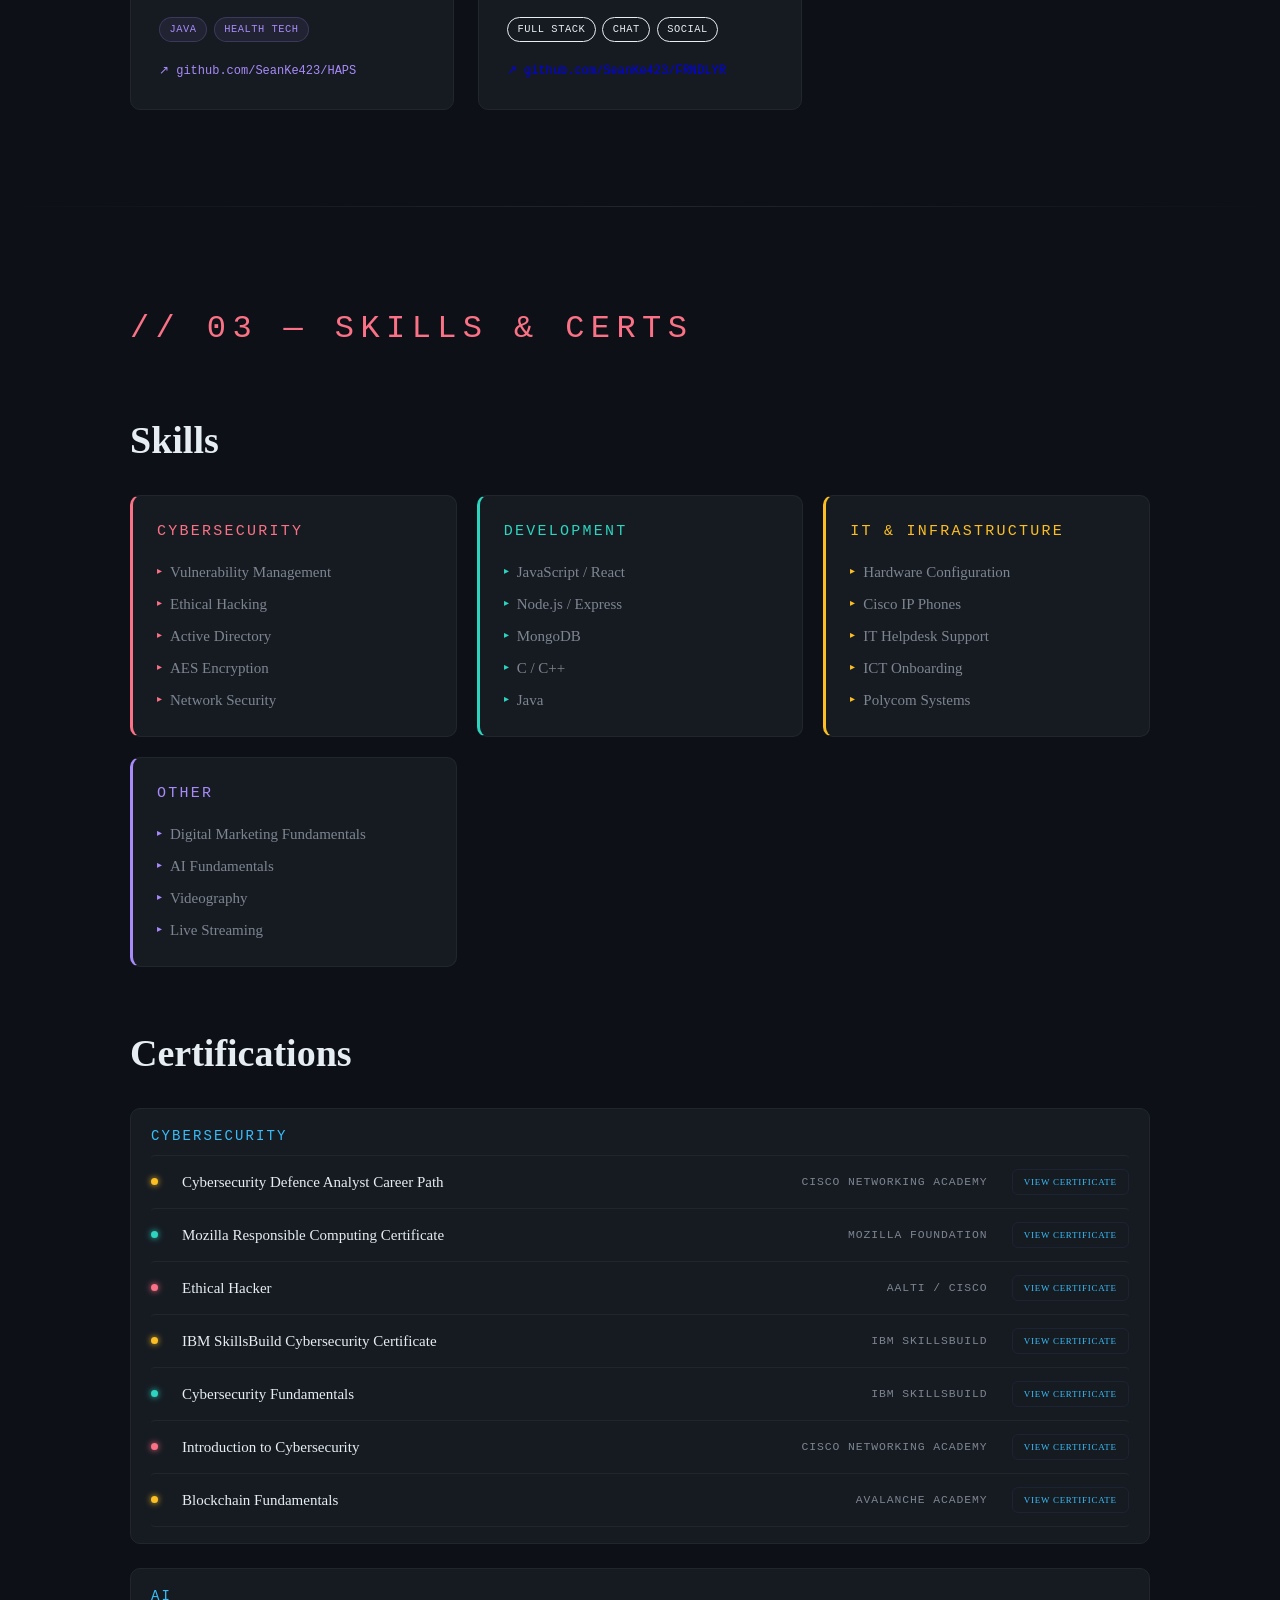
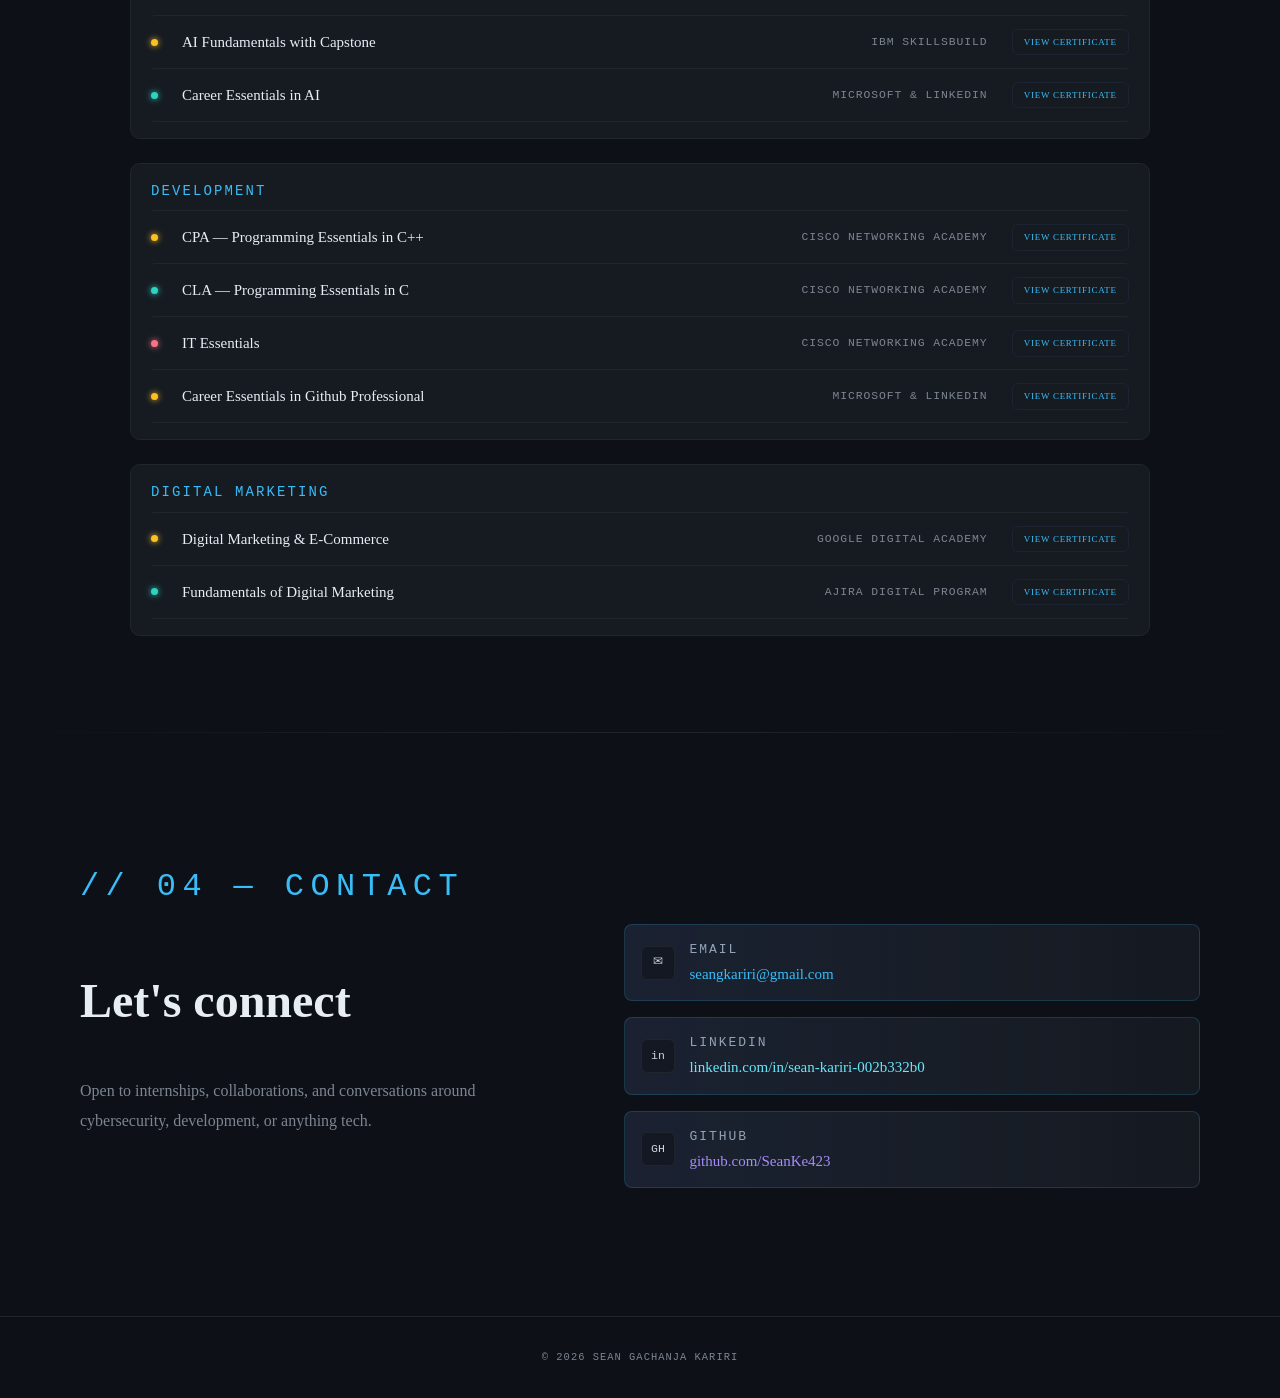
==== commit af2c9678: "Update hero bio in index.html Removed 'Data analysis' from the bio while retaining other details." ====
--- a/index.html
+++ b/index.html
@@ -27,7 +27,7 @@
     <h1 class="hero-name">Sean<br><span>Kariri.</span></h1>
     <h2 class="hero-title">Cybersecurity · Dev · AI</h2>
     <p class="hero-bio">
-      First Class Honors BBIT graduate from Riara University with hands-on experience in ICT helpdesk, data analysis and security operations; with a portfolio of full-stack and security-focused projects and a strong drive to build things that matter. Passionate about Cybersecurity, Data analysis and AI technologies.
+      First Class Honors BBIT graduate from Riara University with hands-on experience in ICT helpdesk, data analysis and security operations; with a portfolio of full-stack and security-focused projects and a strong drive to build things that matter. Passionate about Cybersecurity and AI technologies.
     </p>
     <div class="hero-actions">
       <a href="#projects" class="btn btn-primary">View Projects</a>
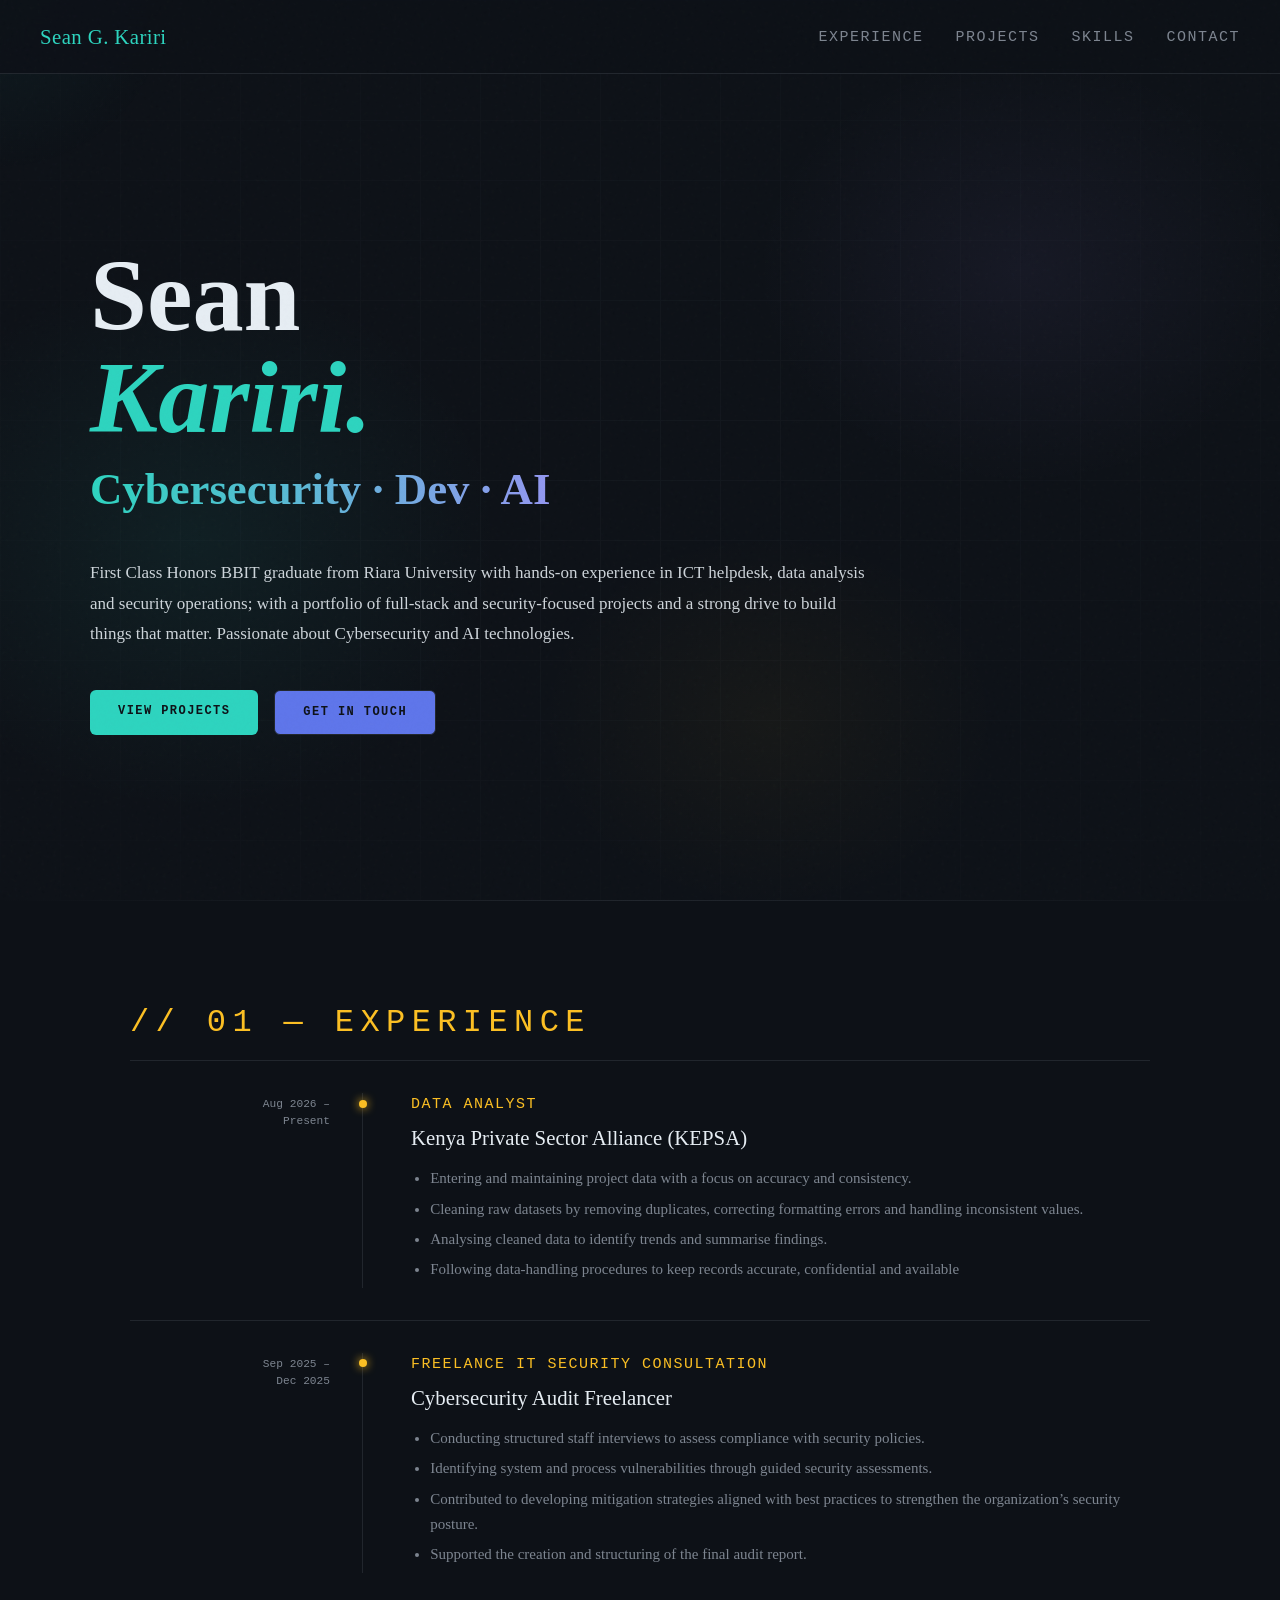
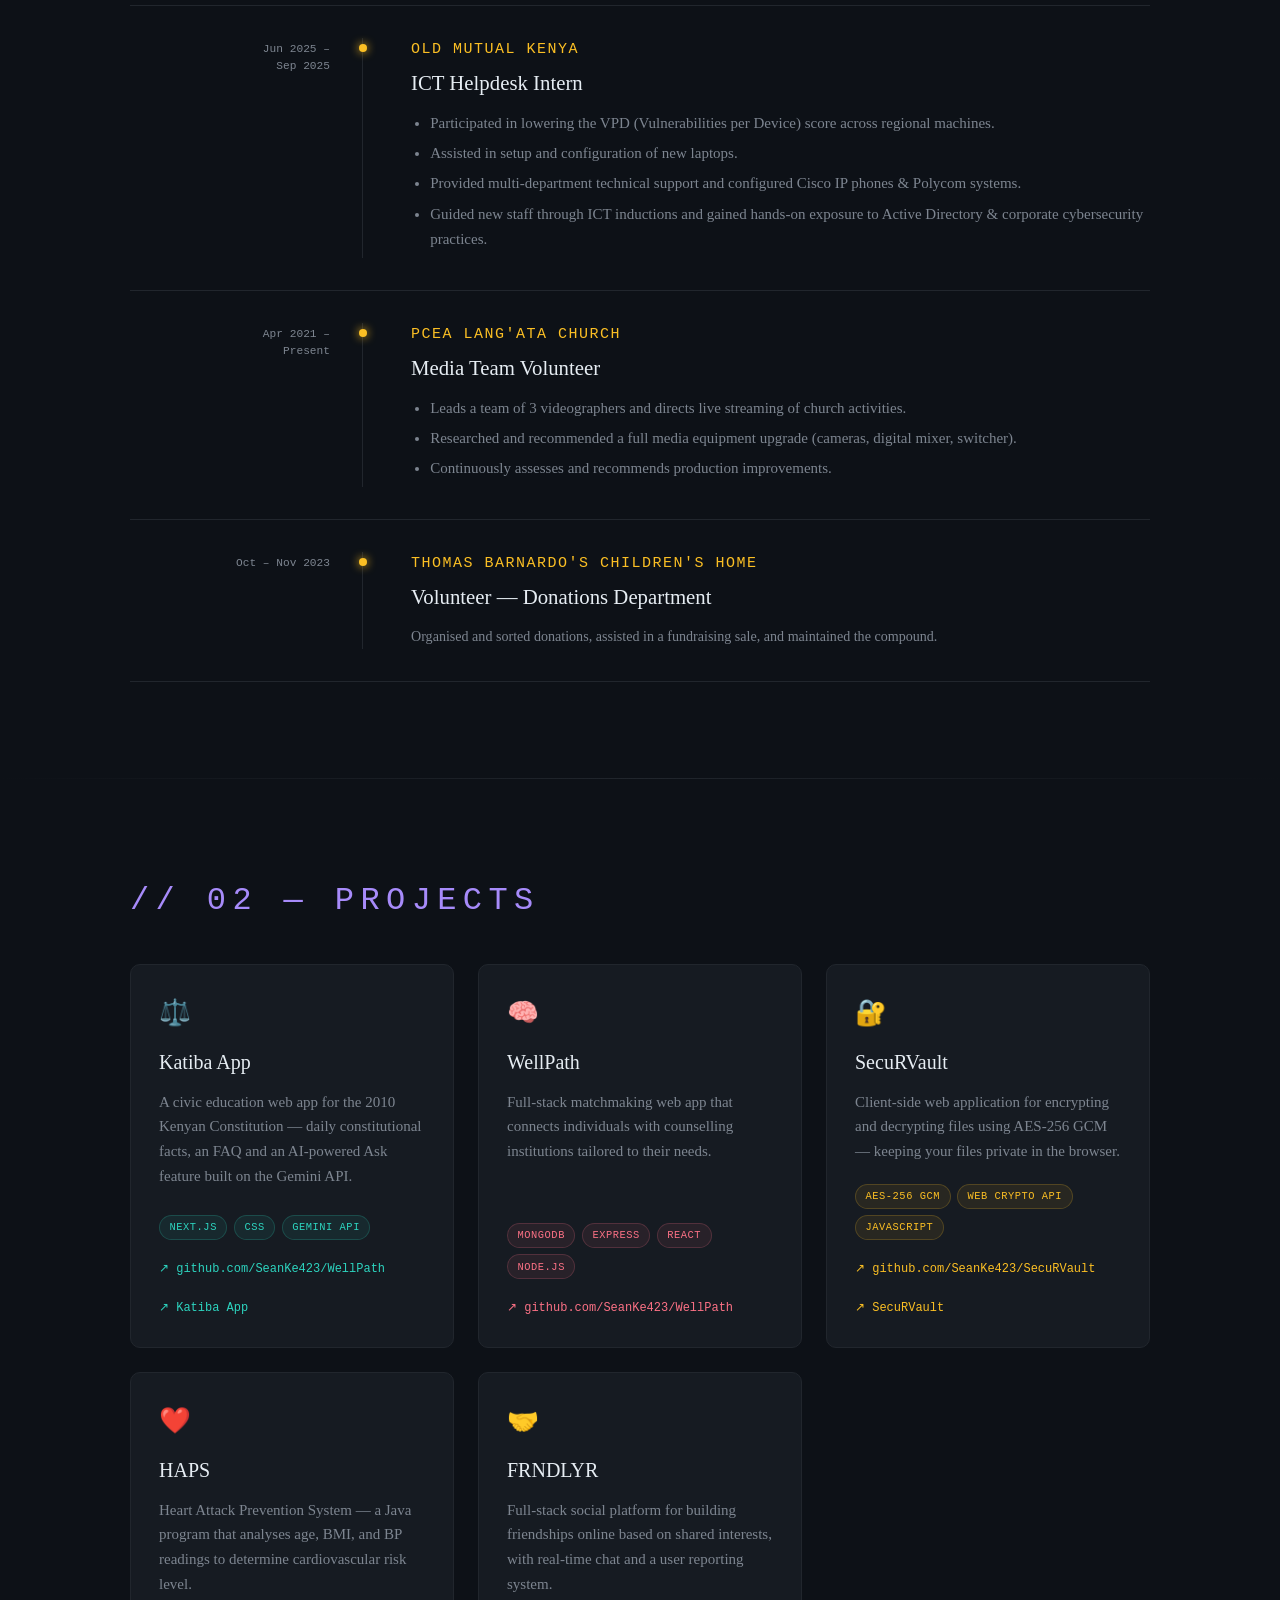
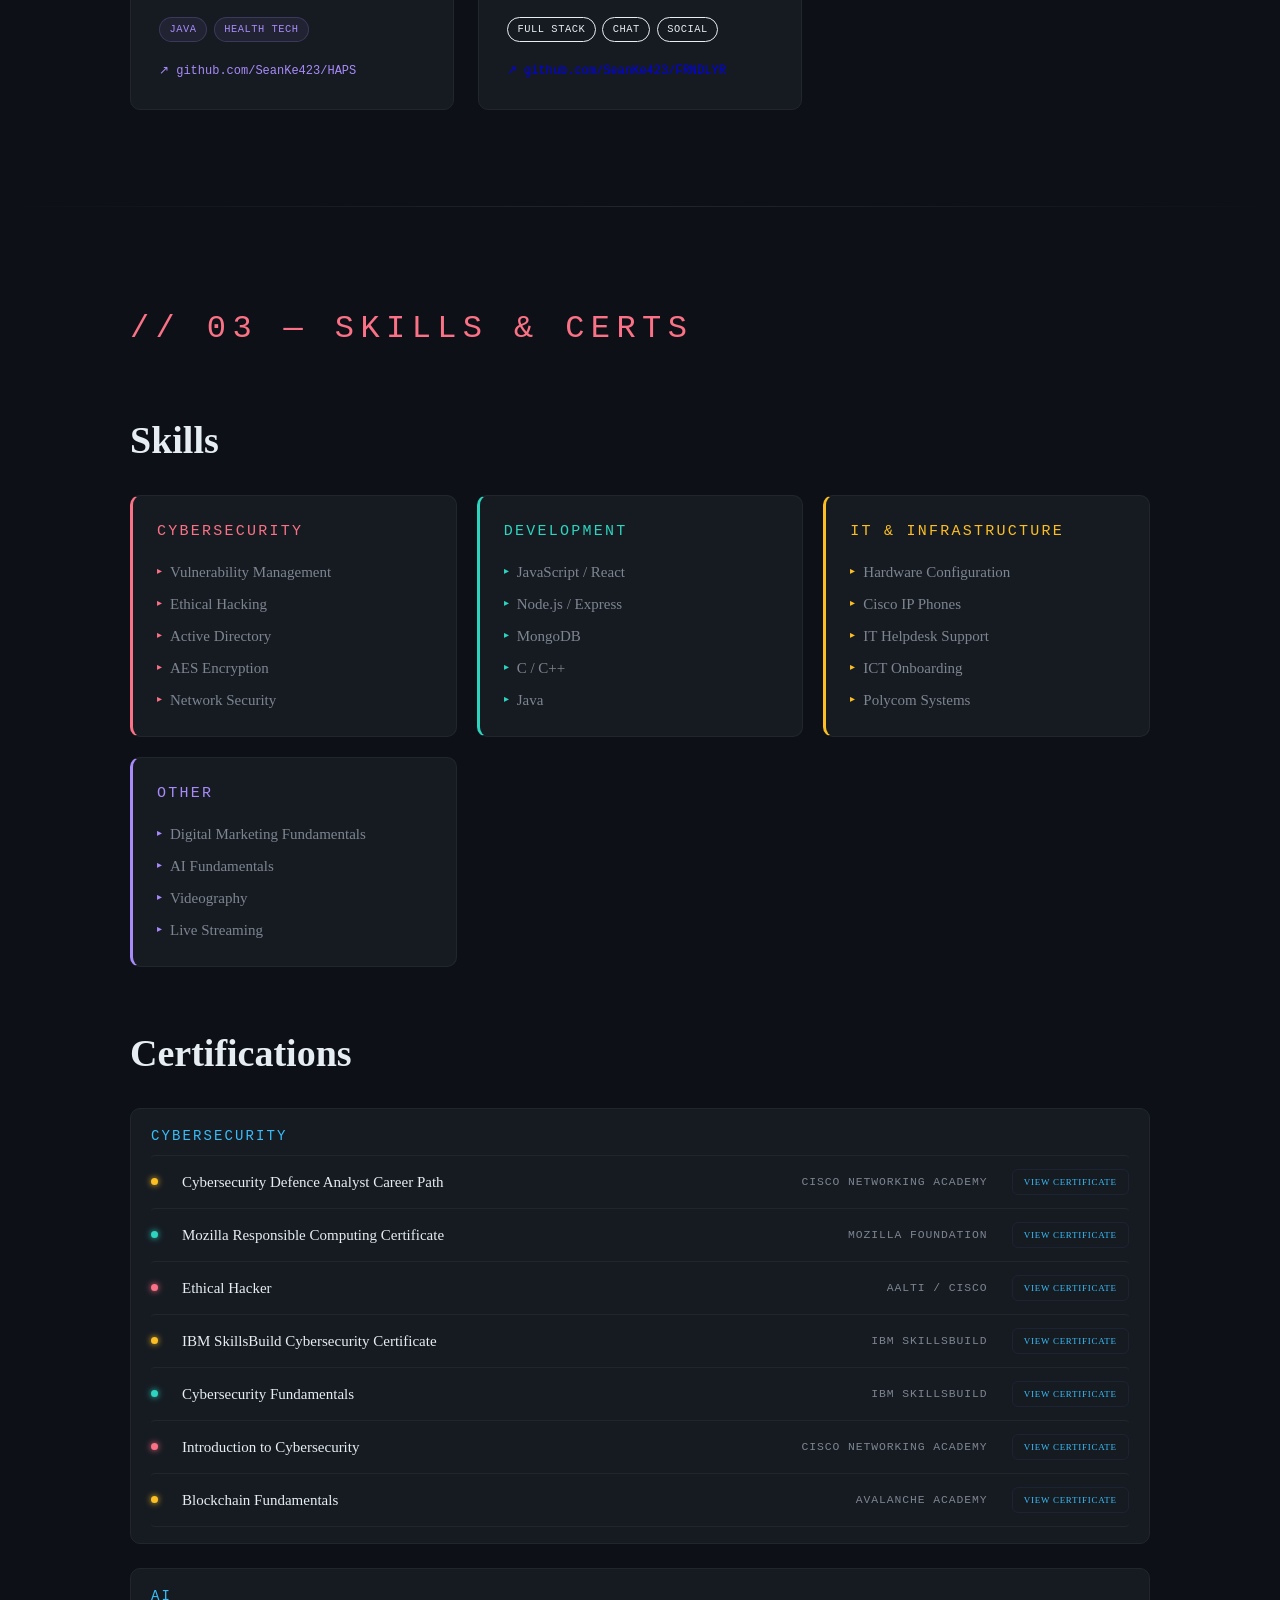
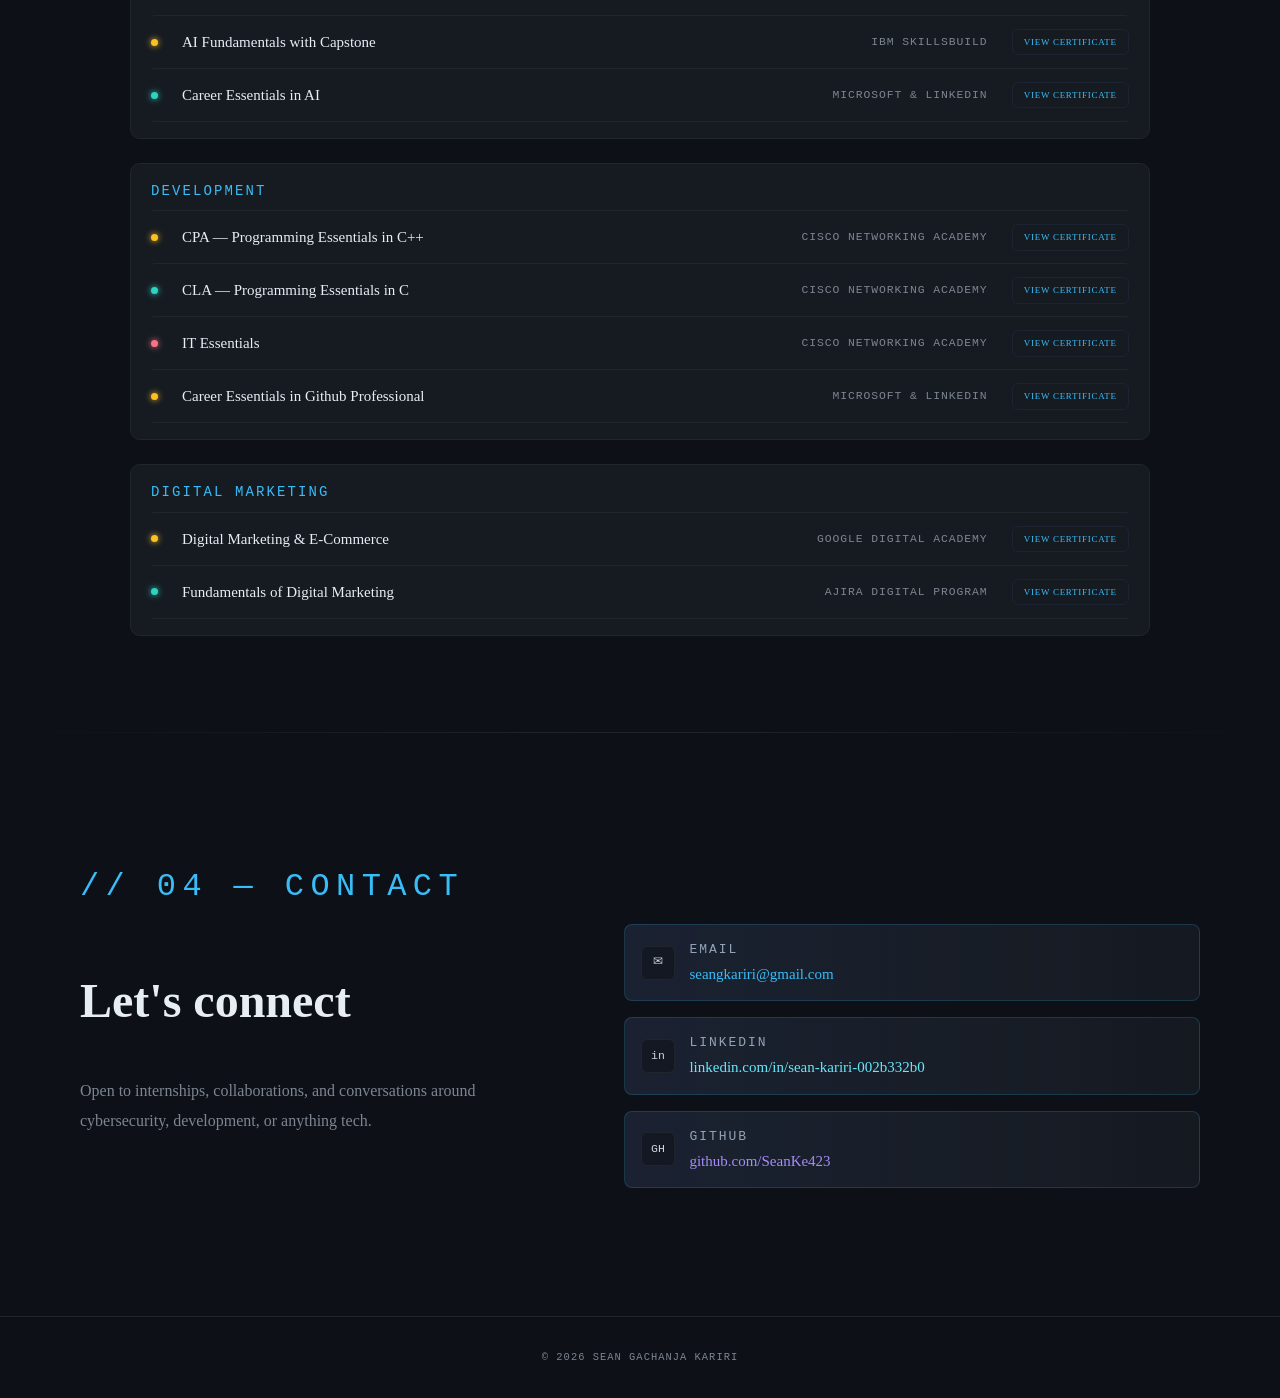
==== commit 887a40f9: "Correct organization name formatting in timeline" ====
--- a/index.html
+++ b/index.html
@@ -47,7 +47,7 @@
       <div class="timeline-line"></div>
       <div class="timeline-body">
         <div class="timeline-org">Data Analyst </div>
-        <div class="timeline-role">KENYA PRIVATE SECTOR ALLIANCE (KEPSA) </div>
+        <div class="timeline-role">Kenya Private Sector Alliance (KEPSA) </div>
         <div class="timeline-desc">
           <ul>
             <li>Entering and maintaining project data with a focus on accuracy and consistency.</li>
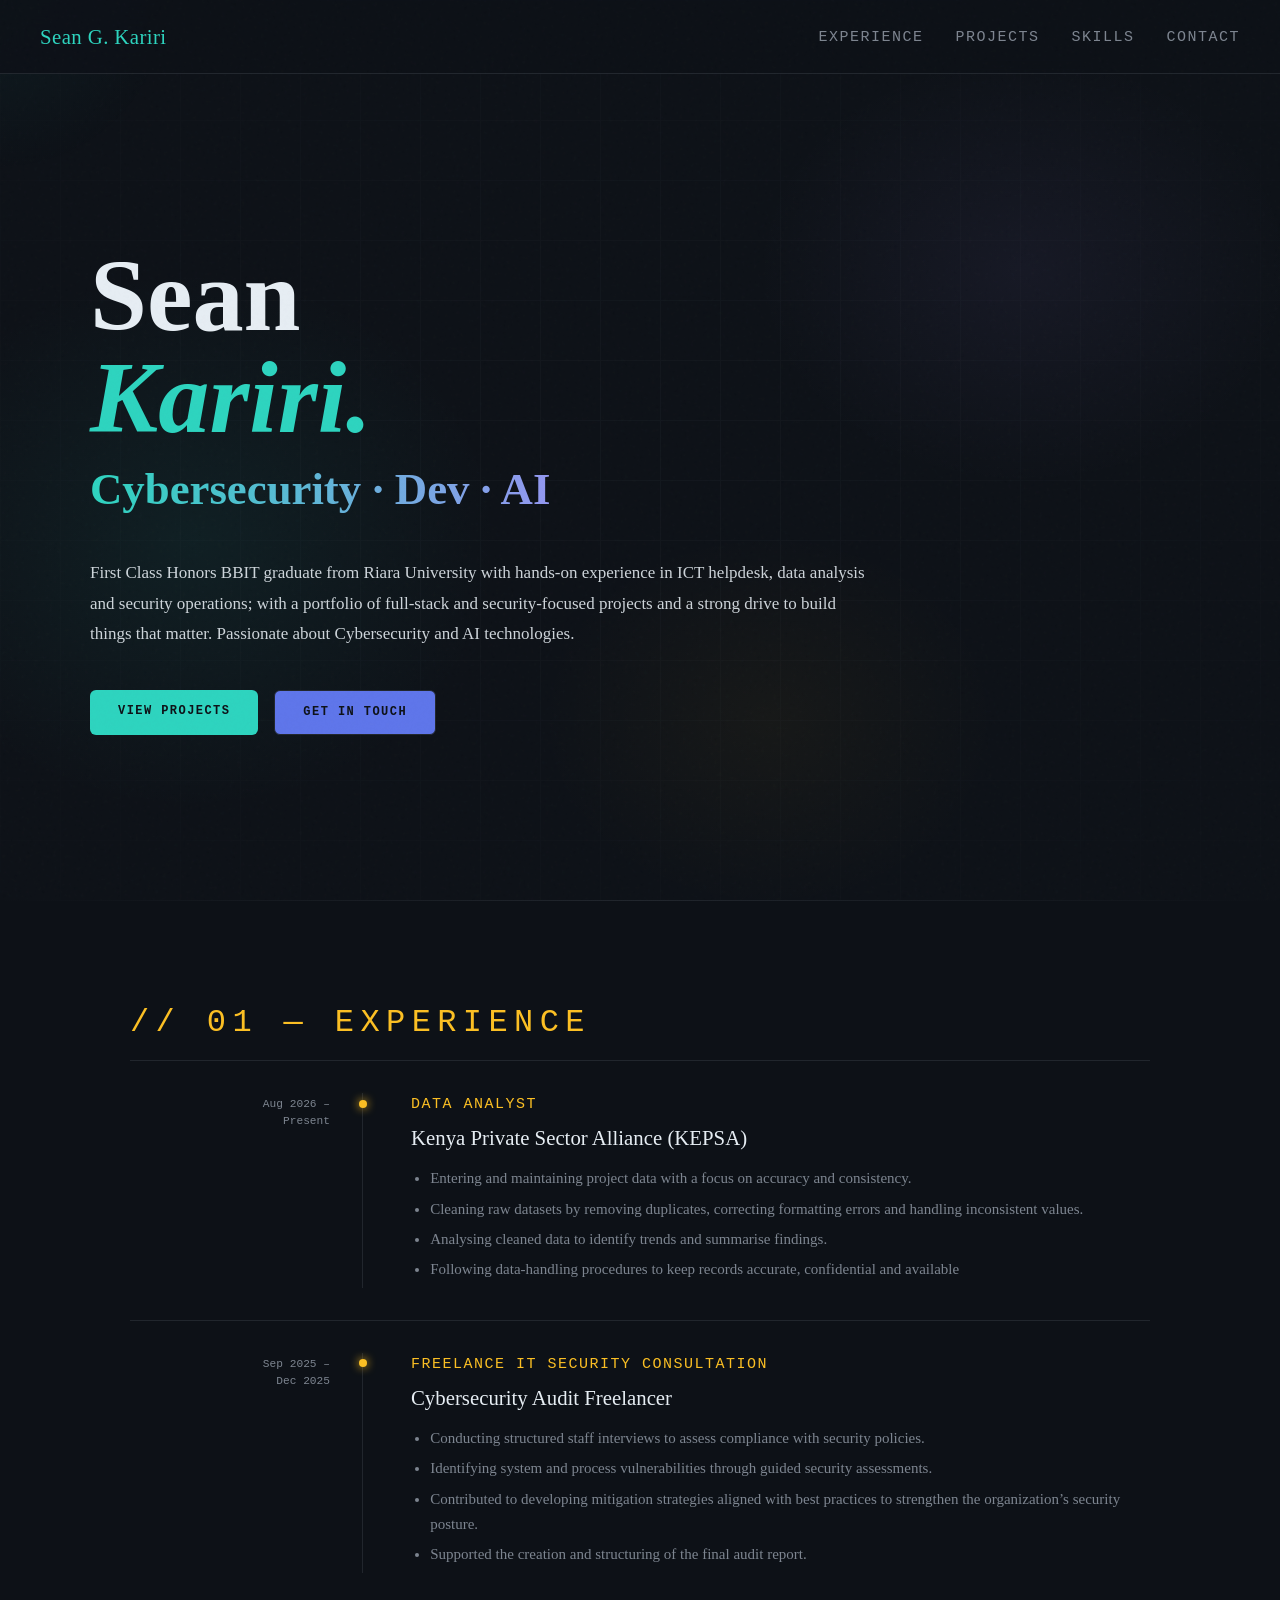
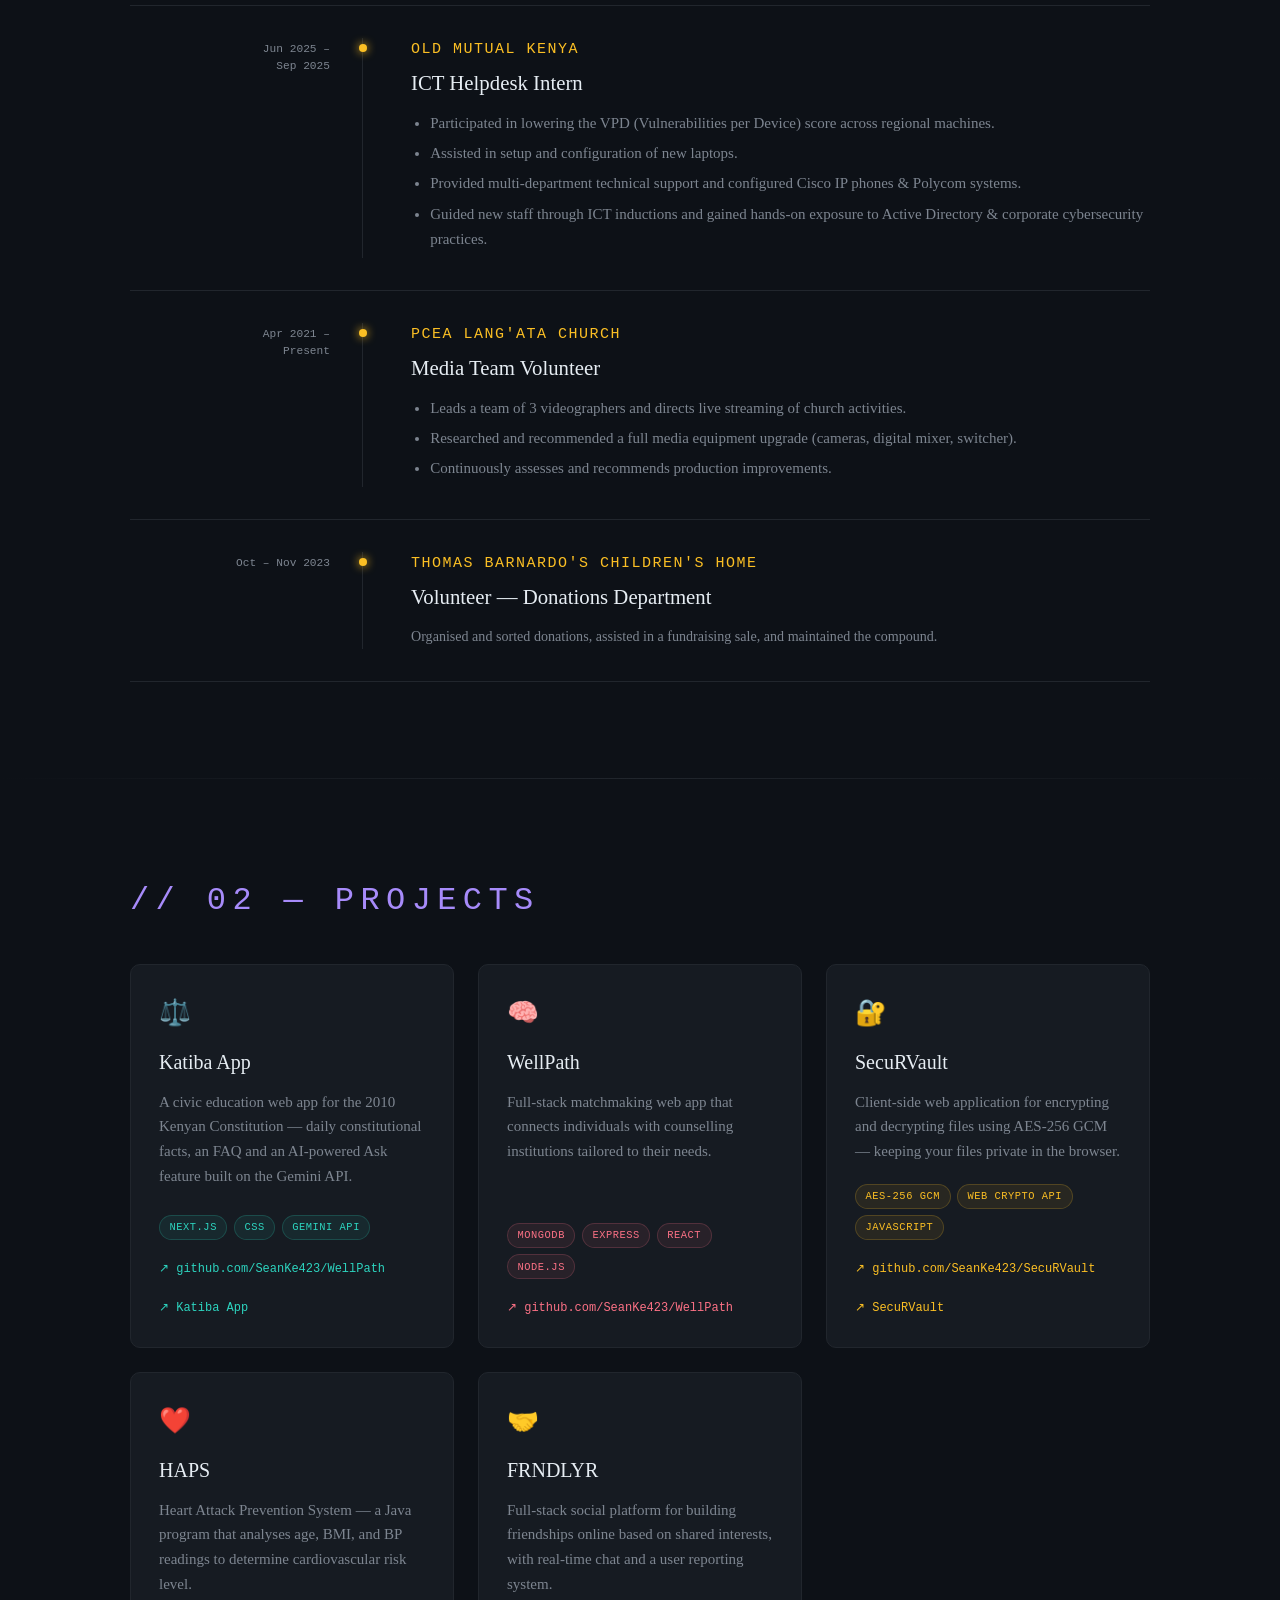
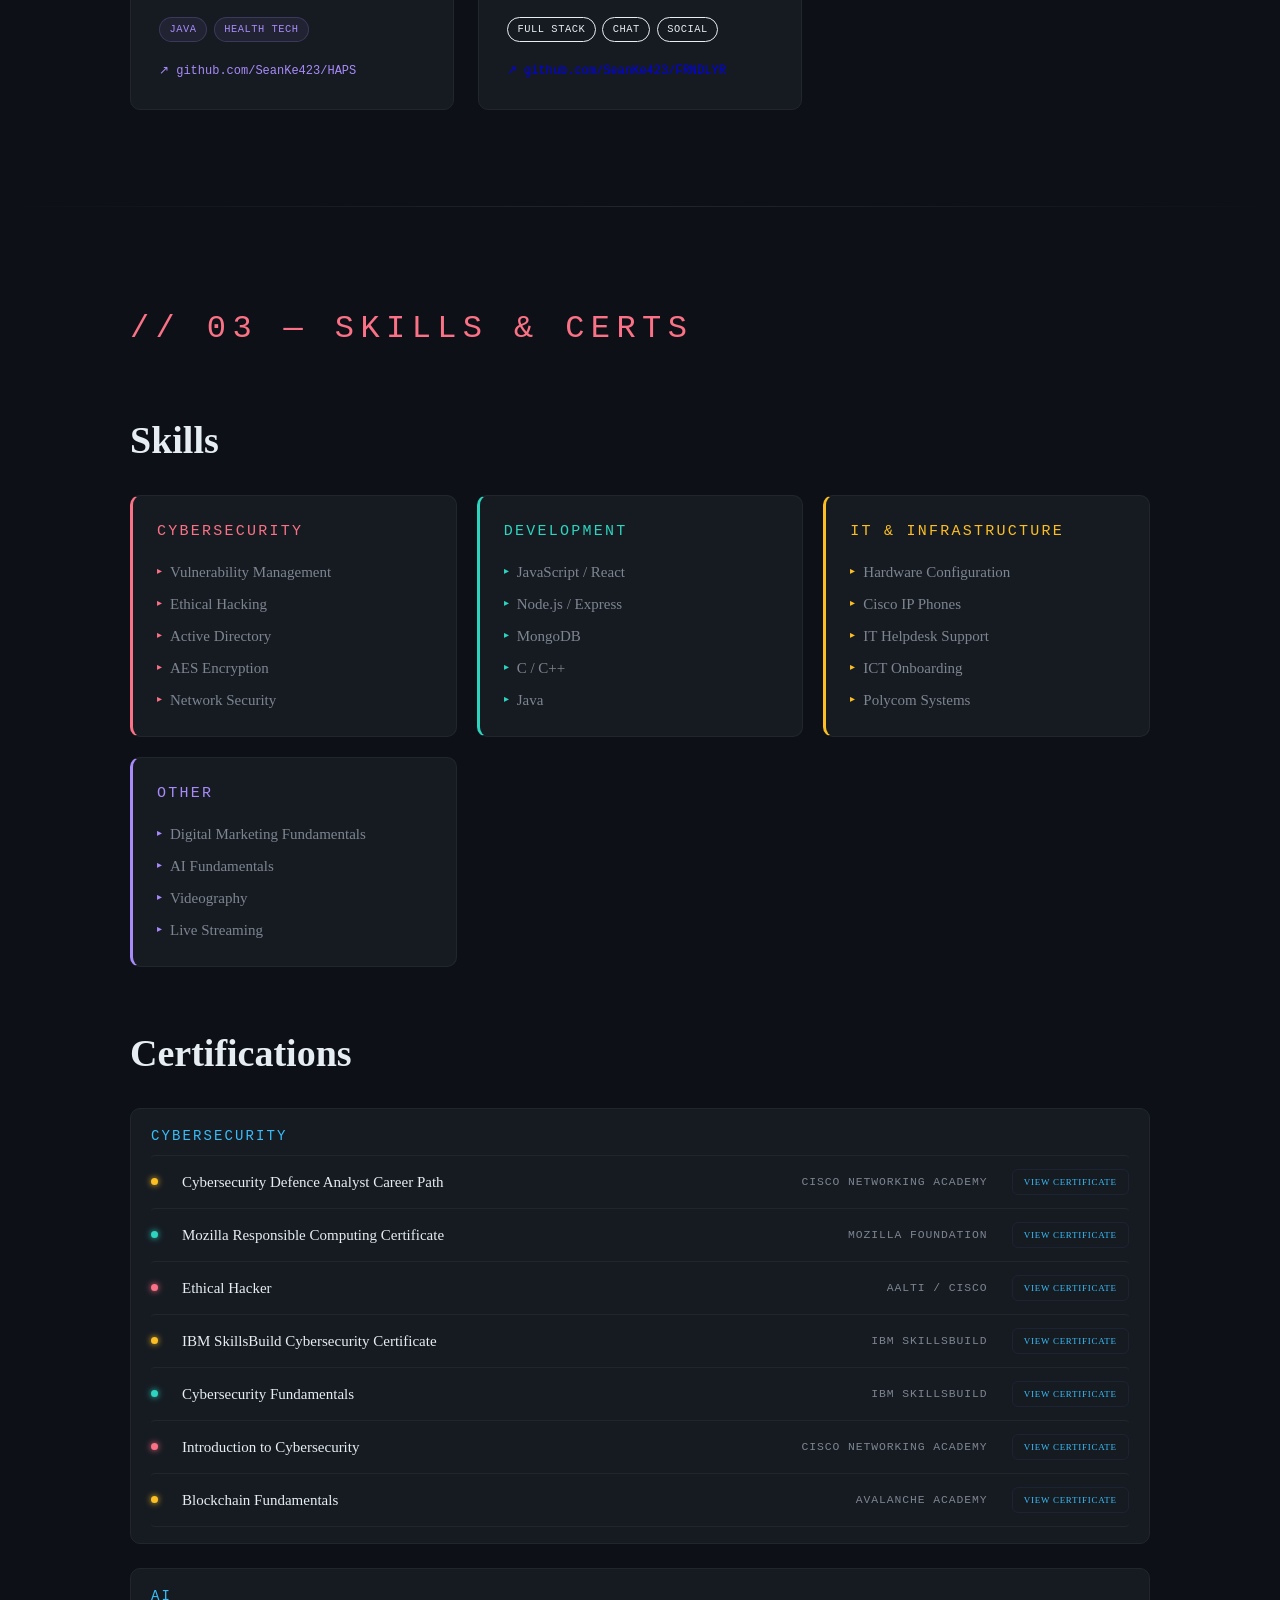
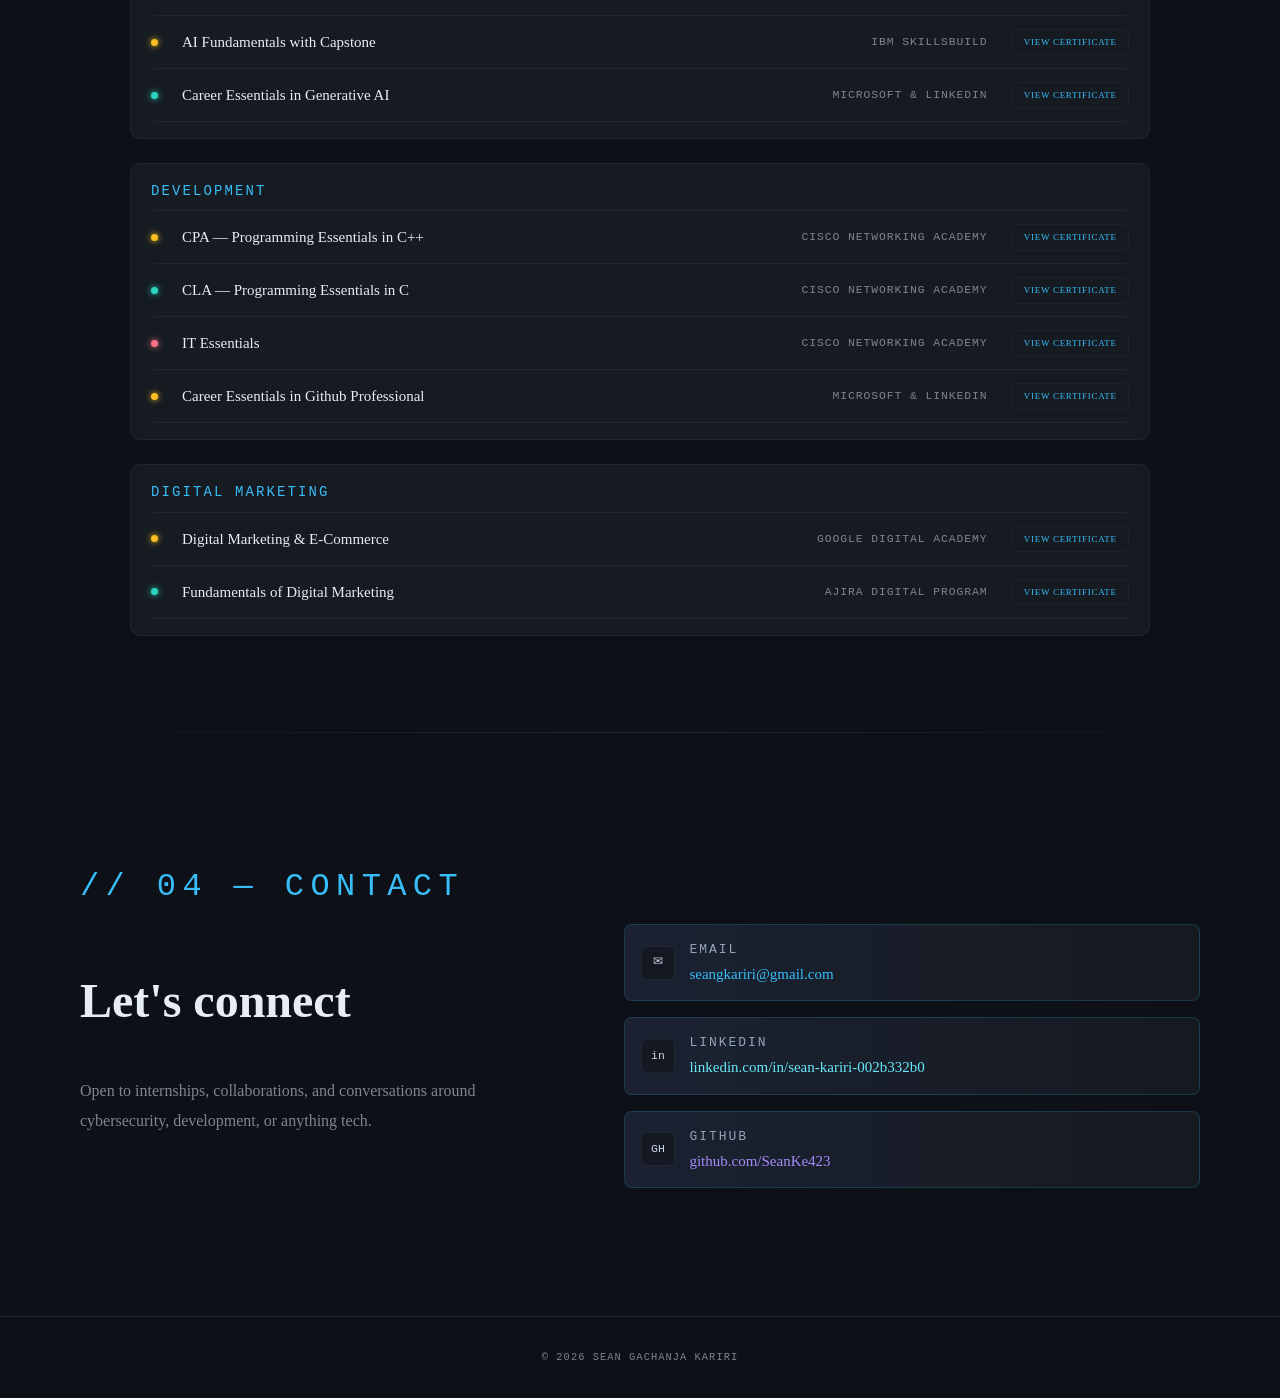
==== commit 7fe4a00e: "Update certificate name to 'Career Essentials in Generative AI'" ====
--- a/index.html
+++ b/index.html
@@ -309,7 +309,7 @@
       </div>
        <div class="cert-item">
         <div class="cert-dot"></div>
-        <div class="cert-name">Career Essentials in AI</div>
+        <div class="cert-name">Career Essentials in Generative AI</div>
         <div class="cert-issuer">Microsoft & LinkedIn</div>
         <button type="button" class="cert-view-btn" data-cert-title="Career Essentials in AI" data-cert-src="certificates\Career Essentials in Generative AI by Microsoft and LinkedIn.pdf">View Certificate</button>
       </div>
